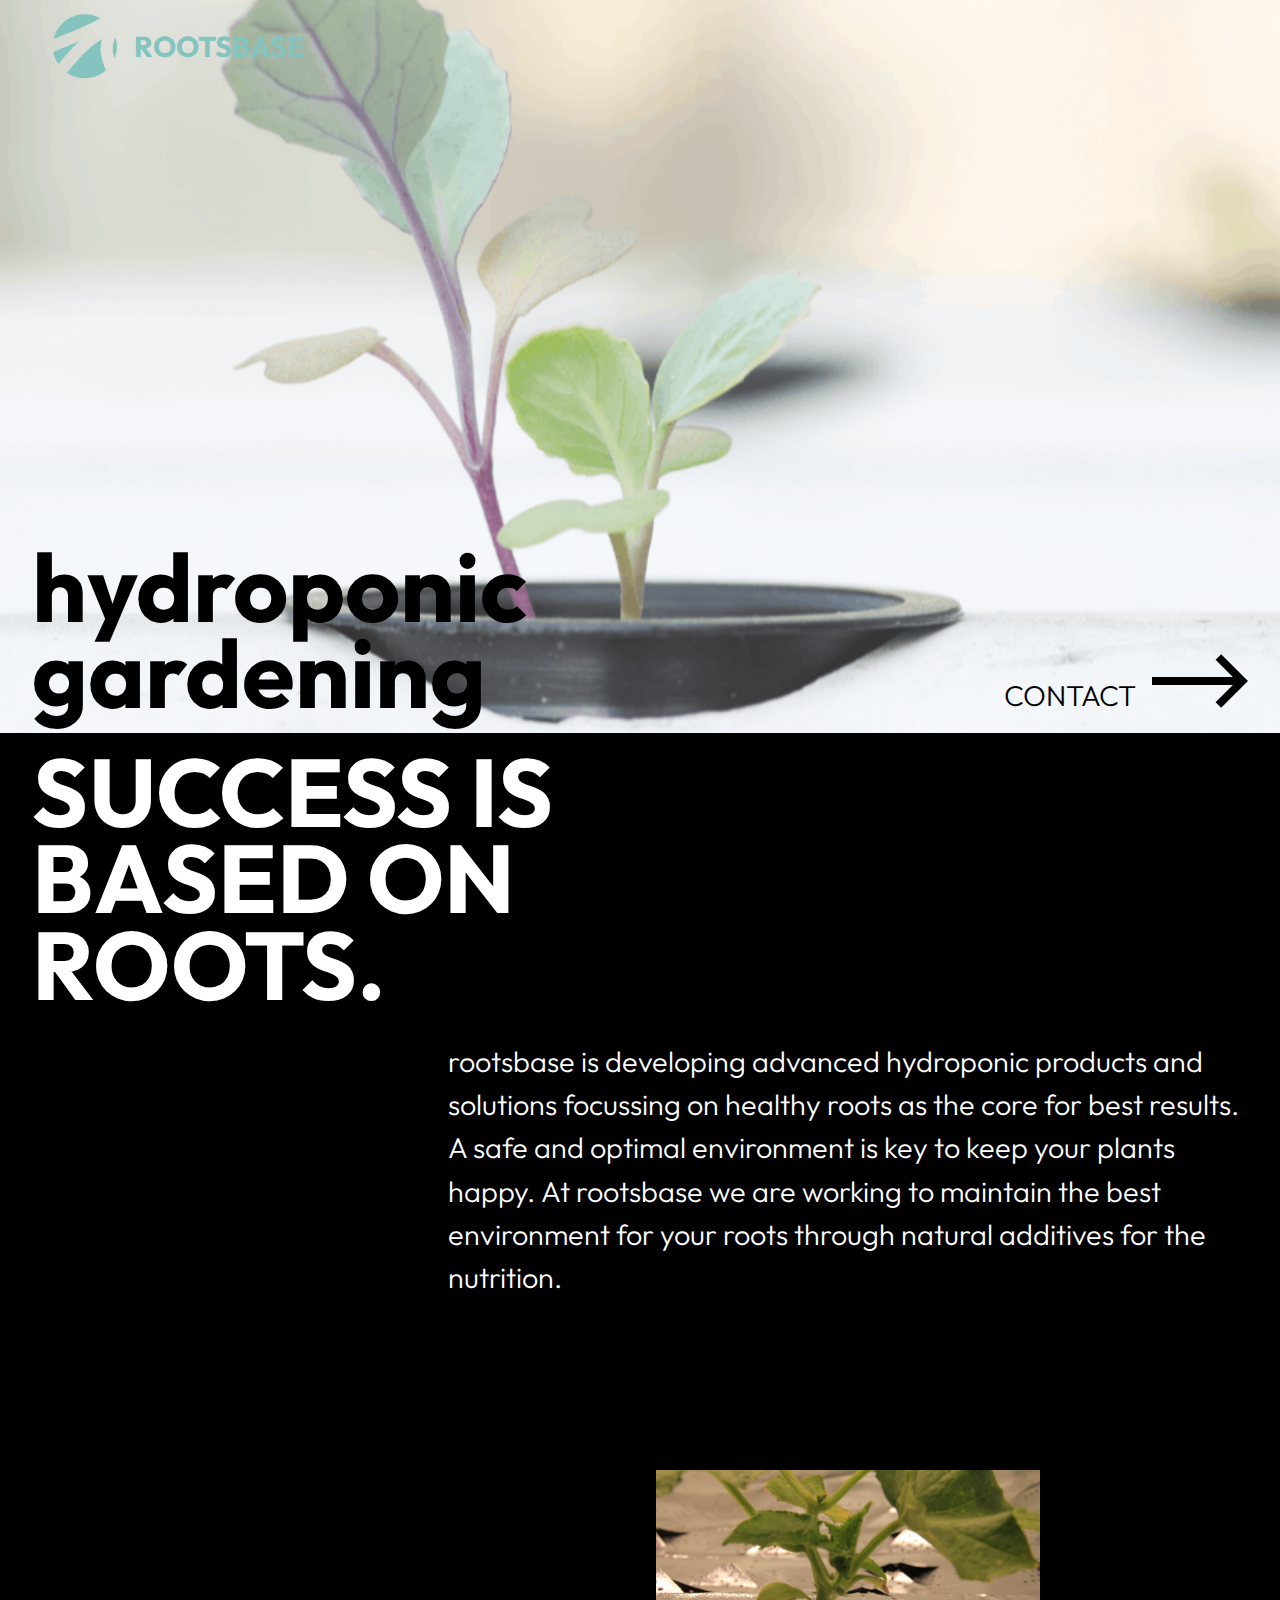
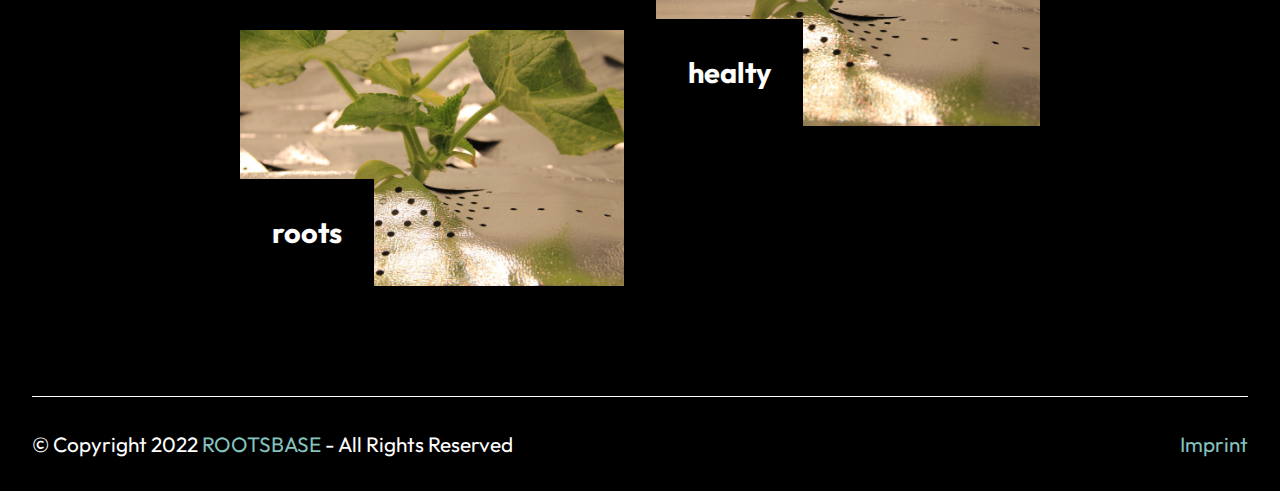
==== index.html @ 6f9ac97f "initial upload" ====
<!DOCTYPE html>
<html  >
<head>
  
  <meta charset="UTF-8">
  <meta http-equiv="X-UA-Compatible" content="IE=edge">
  
  <meta name="twitter:card" content="summary_large_image"/>
  <meta name="twitter:image:src" content="">
  <meta property="og:image" content="">
  <meta name="twitter:title" content="Home">
  <meta name="viewport" content="width=device-width, initial-scale=1, minimum-scale=1">
  <link rel="shortcut icon" href="assets/images/nur-kreis-99x99.png" type="image/x-icon">
  <meta name="description" content="">
  
  
  <title>Home</title>
  <link rel="stylesheet" href="assets/web/assets/mobirise-icons2/mobirise2.css">
  <link rel="stylesheet" href="assets/bootstrap/css/bootstrap.min.css">
  <link rel="stylesheet" href="assets/bootstrap/css/bootstrap-grid.min.css">
  <link rel="stylesheet" href="assets/bootstrap/css/bootstrap-reboot.min.css">
  <link rel="stylesheet" href="assets/dropdown/css/style.css">
  <link rel="stylesheet" href="assets/socicon/css/styles.css">
  <link rel="stylesheet" href="assets/theme/css/style.css">
  <link rel="preload" href="https://fonts.googleapis.com/css?family=Outfit:100,200,300,400,500,600,700,800,900&display=swap" as="style" onload="this.onload=null;this.rel='stylesheet'">
  <noscript><link rel="stylesheet" href="https://fonts.googleapis.com/css?family=Outfit:100,200,300,400,500,600,700,800,900&display=swap"></noscript>
  <link rel="preload" as="style" href="assets/mobirise/css/mbr-additional.css"><link rel="stylesheet" href="assets/mobirise/css/mbr-additional.css" type="text/css">
  
  
  
  

</head>
<body>
  
  <section data-bs-version="5.1" class="menu menu1 cid-t0pQmq4nMM" once="menu" id="menu01-1">
    

    <nav class="navbar navbar-dropdown navbar-expand-lg">
        <div class="container">
            <div class="navbar-brand">
                <span class="navbar-logo">
                    <a href="index.html">
                        <img src="assets/images/nur-kreis-99x99.png" alt="rootsbase - hydroponic gardening" style="height: 4.6rem;">
                    </a>
                </span>
                <span class="navbar-caption-wrap"><a class="navbar-caption text-primary display-5" href="#">ROOTSBASE</a></span>
            </div>
            
            
        </div>
    </nav>
</section>

<section data-bs-version="5.1" class="header1 cid-t0pQm4J6tO" id="header01-0">

    

    <div class="mbr-overlay" style="opacity: 0.2; background-color: rgb(250, 250, 250);"></div>

    <div class="container">
        <div class="row">
            <div class="col-12 col-lg-6">
                
                <h1 class="mbr-section-title align-left mbr-fonts-style mb-3 display-1"><strong>hydroponic gardening</strong></h1>

            </div>

            <div class="col-lg-6 d-flex">
                <div class="link-wrapper">
                    <p class="link mbr-fonts-style display-5">CONTACT</p>
                    <a href="imprint.html"><span class="mbr-iconfont link-icon mobi-mbri-right mobi-mbri"></span></a>
                </div>



            </div>
        </div>
    </div>
</section>

<section data-bs-version="5.1" class="content1 cid-t0pQpaMdPP" id="content01-2">
    
    
    <div class="container">
        <div class="row justify-content-center">
            <div class="title col-md-12 col-lg-12">
                <h3 class="mbr-section-title mbr-fonts-style align-left mb-4 display-1"><strong>SUCCESS IS BASED ON ROOTS.</strong></h3>
            </div>
            <div class="title col-md-12 col-lg-12">
                <h4 class="mbr-section-subtitle align-left mbr-fonts-style mb-4 display-5">rootsbase is developing advanced hydroponic products and solutions focussing on healthy roots as the core for best results.
<div> 
</div><div>A safe and optimal environment is key to keep your plants happy.&nbsp;<span style="font-size: 1.8rem;">At rootsbase we are working to maintain the best environment for your roots through natural additives for the nutrition.</span></div><div><br></div><div> 
</div><div> 
</div></h4>
                
            </div>
        </div>
    </div>
</section>

<section data-bs-version="5.1" class="features1 cid-t0pVR2cNzO" id="features01-4">

    

    

    <div class="container">
        <div class="row justify-content-space-between">
            <div class="col-12 col-md-6 col-lg-4 card1">
                <div class="image-wrapper p-0">
                    <img class="w-100" src="assets/images/rootbase-2-886x591.jpg" alt="hydroponic gardening">
                    <h2 class="img-link mbr-fonts-style mb-3 display-5"><strong>roots</strong></h2>
                </div>
            </div>
            <div class="col-12 col-md-6 col-lg-4 card2">
                <div class="image-wrapper p-0">
                    <img class="w-100" src="assets/images/img-6130-886x591.jpg" alt="hydroponic gardening">
                    <h2 class="img-link mbr-fonts-style mb-3 display-5"><strong>healty</strong></h2>
                </div>
            </div>
        </div>
    </div>
</section>

<section data-bs-version="5.1" class="footer1 cid-t0pWjG0Nek" once="footers" id="footer01-e">
    
    
    <div class="container">
        <div class="row">
            <div class="col-12">
                <div class="line">
                </div>
            </div>
            <div class="col-12 col-lg-6 col-md-7">
                <p class="mbr-text mb-0 align-left mbr-fonts-style display-7">
                    © Copyright 2022 <a href="index.html" class="text-primary">ROOTSBASE </a>- All Rights Reserved
                </p>
            </div>
            <div class="col-12 col-lg-6 col-md-5">
                <p class="mbr-text mb-0 align-right mbr-fonts-style display-7">
                    <a href="imprint.html" class="text-primary">Imprint</a></p>
            </div>
        </div>
    </div>
</section>


<script src="assets/bootstrap/js/bootstrap.bundle.min.js"></script>
  <script src="assets/smoothscroll/smooth-scroll.js"></script>
  <script src="assets/ytplayer/index.js"></script>
  <script src="assets/dropdown/js/navbar-dropdown.js"></script>
  <script src="assets/theme/js/script.js"></script>
  
  
  

</body>
</html>
---- assets/web/assets/mobirise-icons2/mobirise2.css ----
@font-face {
  font-family: 'Moririse2';
  font-display: swap;
  src:  url('mobirise2.eot?f2bix4');
  src:  url('mobirise2.eot?f2bix4#iefix') format('embedded-opentype'),
    url('mobirise2.ttf?f2bix4') format('truetype'),
    url('mobirise2.woff?f2bix4') format('woff'),
    url('mobirise2.svg?f2bix4#mobirise2') format('svg');
  font-weight: normal;
  font-style: normal;
}

[class^="mobi-"], [class*=" mobi-"] {
  /* use !important to prevent issues with browser extensions that change fonts */
  font-family: 'Moririse2' !important;
  speak: none;
  font-style: normal;
  font-weight: normal;
  font-variant: normal;
  text-transform: none;
  line-height: 1;

  /* Better Font Rendering =========== */
  -webkit-font-smoothing: antialiased;
  -moz-osx-font-smoothing: grayscale;
}

.mobi-mbri-add-submenu:before {
  content: "\e900";
}
.mobi-mbri-alert:before {
  content: "\e901";
}
.mobi-mbri-align-center:before {
  content: "\e902";
}
.mobi-mbri-align-justify:before {
  content: "\e903";
}
.mobi-mbri-align-left:before {
  content: "\e904";
}
.mobi-mbri-align-right:before {
  content: "\e905";
}
.mobi-mbri-android:before {
  content: "\e906";
}
.mobi-mbri-apple:before {
  content: "\e907";
}
.mobi-mbri-arrow-down:before {
  content: "\e908";
}
.mobi-mbri-arrow-next:before {
  content: "\e909";
}
.mobi-mbri-arrow-prev:before {
  content: "\e90a";
}
.mobi-mbri-arrow-up:before {
  content: "\e90b";
}
.mobi-mbri-bold:before {
  content: "\e90c";
}
.mobi-mbri-bookmark:before {
  content: "\e90d";
}
.mobi-mbri-bootstrap:before {
  content: "\e90e";
}
.mobi-mbri-briefcase:before {
  content: "\e90f";
}
.mobi-mbri-browse:before {
  content: "\e910";
}
.mobi-mbri-bulleted-list:before {
  content: "\e911";
}
.mobi-mbri-calendar:before {
  content: "\e912";
}
.mobi-mbri-camera:before {
  content: "\e913";
}
.mobi-mbri-cart-add:before {
  content: "\e914";
}
.mobi-mbri-cart-full:before {
  content: "\e915";
}
.mobi-mbri-cash:before {
  content: "\e916";
}
.mobi-mbri-change-style:before {
  content: "\e917";
}
.mobi-mbri-chat:before {
  content: "\e918";
}
.mobi-mbri-clock:before {
  content: "\e919";
}
.mobi-mbri-close:before {
  content: "\e91a";
}
.mobi-mbri-cloud:before {
  content: "\e91b";
}
.mobi-mbri-code:before {
  content: "\e91c";
}
.mobi-mbri-contact-form:before {
  content: "\e91d";
}
.mobi-mbri-credit-card:before {
  content: "\e91e";
}
.mobi-mbri-cursor-click:before {
  content: "\e91f";
}
.mobi-mbri-cust-feedback:before {
  content: "\e920";
}
.mobi-mbri-database:before {
  content: "\e921";
}
.mobi-mbri-delivery:before {
  content: "\e922";
}
.mobi-mbri-desktop:before {
  content: "\e923";
}
.mobi-mbri-devices:before {
  content: "\e924";
}
.mobi-mbri-down:before {
  content: "\e925";
}
.mobi-mbri-download-2:before {
  content: "\e926";
}
.mobi-mbri-download:before {
  content: "\e927";
}
.mobi-mbri-drag-n-drop-2:before {
  content: "\e928";
}
.mobi-mbri-drag-n-drop:before {
  content: "\e929";
}
.mobi-mbri-edit-2:before {
  content: "\e92a";
}
.mobi-mbri-edit:before {
  content: "\e92b";
}
.mobi-mbri-error:before {
  content: "\e92c";
}
.mobi-mbri-extension:before {
  content: "\e92d";
}
.mobi-mbri-features:before {
  content: "\e92e";
}
.mobi-mbri-file:before {
  content: "\e92f";
}
.mobi-mbri-flag:before {
  content: "\e930";
}
.mobi-mbri-folder:before {
  content: "\e931";
}
.mobi-mbri-gift:before {
  content: "\e932";
}
.mobi-mbri-github:before {
  content: "\e933";
}
.mobi-mbri-globe-2:before {
  content: "\e934";
}
.mobi-mbri-globe:before {
  content: "\e935";
}
.mobi-mbri-growing-chart:before {
  content: "\e936";
}
.mobi-mbri-hearth:before {
  content: "\e937";
}
.mobi-mbri-help:before {
  content: "\e938";
}
.mobi-mbri-home:before {
  content: "\e939";
}
.mobi-mbri-hot-cup:before {
  content: "\e93a";
}
.mobi-mbri-idea:before {
  content: "\e93b";
}
.mobi-mbri-image-gallery:before {
  content: "\e93c";
}
.mobi-mbri-image-slider:before {
  content: "\e93d";
}
.mobi-mbri-info:before {
  content: "\e93e";
}
.mobi-mbri-italic:before {
  content: "\e93f";
}
.mobi-mbri-key:before {
  content: "\e940";
}
.mobi-mbri-laptop:before {
  content: "\e941";
}
.mobi-mbri-layers:before {
  content: "\e942";
}
.mobi-mbri-left-right:before {
  content: "\e943";
}
.mobi-mbri-left:before {
  content: "\e944";
}
.mobi-mbri-letter:before {
  content: "\e945";
}
.mobi-mbri-like:before {
  content: "\e946";
}
.mobi-mbri-link:before {
  content: "\e947";
}
.mobi-mbri-lock:before {
  content: "\e948";
}
.mobi-mbri-login:before {
  content: "\e949";
}
.mobi-mbri-logout:before {
  content: "\e94a";
}
.mobi-mbri-magic-stick:before {
  content: "\e94b";
}
.mobi-mbri-map-pin:before {
  content: "\e94c";
}
.mobi-mbri-menu:before {
  content: "\e94d";
}
.mobi-mbri-mobile-2:before {
  content: "\e94e";
}
.mobi-mbri-mobile-horizontal:before {
  content: "\e94f";
}
.mobi-mbri-mobile:before {
  content: "\e950";
}
.mobi-mbri-mobirise:before {
  content: "\e951";
}
.mobi-mbri-more-horizontal:before {
  content: "\e952";
}
.mobi-mbri-more-vertical:before {
  content: "\e953";
}
.mobi-mbri-music:before {
  content: "\e954";
}
.mobi-mbri-new-file:before {
  content: "\e955";
}
.mobi-mbri-numbered-list:before {
  content: "\e956";
}
.mobi-mbri-opened-folder:before {
  content: "\e957";
}
.mobi-mbri-pages:before {
  content: "\e958";
}
.mobi-mbri-paper-plane:before {
  content: "\e959";
}
.mobi-mbri-paperclip:before {
  content: "\e95a";
}
.mobi-mbri-phone:before {
  content: "\e95b";
}
.mobi-mbri-photo:before {
  content: "\e95c";
}
.mobi-mbri-photos:before {
  content: "\e95d";
}
.mobi-mbri-pin:before {
  content: "\e95e";
}
.mobi-mbri-play:before {
  content: "\e95f";
}
.mobi-mbri-plus:before {
  content: "\e960";
}
.mobi-mbri-preview:before {
  content: "\e961";
}
.mobi-mbri-print:before {
  content: "\e962";
}
.mobi-mbri-protect:before {
  content: "\e963";
}
.mobi-mbri-question:before {
  content: "\e964";
}
.mobi-mbri-quote-left:before {
  content: "\e965";
}
.mobi-mbri-quote-right:before {
  content: "\e966";
}
.mobi-mbri-redo:before {
  content: "\e967";
}
.mobi-mbri-refresh:before {
  content: "\e968";
}
.mobi-mbri-responsive-2:before {
  content: "\e969";
}
.mobi-mbri-responsive:before {
  content: "\e96a";
}
.mobi-mbri-right:before {
  content: "\e96b";
}
.mobi-mbri-rocket:before {
  content: "\e96c";
}
.mobi-mbri-sad-face:before {
  content: "\e96d";
}
.mobi-mbri-sale:before {
  content: "\e96e";
}
.mobi-mbri-save:before {
  content: "\e96f";
}
.mobi-mbri-search:before {
  content: "\e970";
}
.mobi-mbri-setting-2:before {
  content: "\e971";
}
.mobi-mbri-setting-3:before {
  content: "\e972";
}
.mobi-mbri-setting:before {
  content: "\e973";
}
.mobi-mbri-share:before {
  content: "\e974";
}
.mobi-mbri-shopping-bag:before {
  content: "\e975";
}
.mobi-mbri-shopping-basket:before {
  content: "\e976";
}
.mobi-mbri-shopping-cart:before {
  content: "\e977";
}
.mobi-mbri-sites:before {
  content: "\e978";
}
.mobi-mbri-smile-face:before {
  content: "\e979";
}
.mobi-mbri-speed:before {
  content: "\e97a";
}
.mobi-mbri-star:before {
  content: "\e97b";
}
.mobi-mbri-success:before {
  content: "\e97c";
}
.mobi-mbri-sun:before {
  content: "\e97d";
}
.mobi-mbri-sun2:before {
  content: "\e97e";
}
.mobi-mbri-tablet-vertical:before {
  content: "\e97f";
}
.mobi-mbri-tablet:before {
  content: "\e980";
}
.mobi-mbri-target:before {
  content: "\e981";
}
.mobi-mbri-timer:before {
  content: "\e982";
}
.mobi-mbri-to-ftp:before {
  content: "\e983";
}
.mobi-mbri-to-local-drive:before {
  content: "\e984";
}
.mobi-mbri-touch-swipe:before {
  content: "\e985";
}
.mobi-mbri-touch:before {
  content: "\e986";
}
.mobi-mbri-trash:before {
  content: "\e987";
}
.mobi-mbri-underline:before {
  content: "\e988";
}
.mobi-mbri-undo:before {
  content: "\e989";
}
.mobi-mbri-unlink:before {
  content: "\e98a";
}
.mobi-mbri-unlock:before {
  content: "\e98b";
}
.mobi-mbri-up-down:before {
  content: "\e98c";
}
.mobi-mbri-up:before {
  content: "\e98d";
}
.mobi-mbri-update:before {
  content: "\e98e";
}
.mobi-mbri-upload-2:before {
  content: "\e98f";
}
.mobi-mbri-upload:before {
  content: "\e990";
}
.mobi-mbri-user-2:before {
  content: "\e991";
}
.mobi-mbri-user:before {
  content: "\e992";
}
.mobi-mbri-users:before {
  content: "\e993";
}
.mobi-mbri-video-play:before {
  content: "\e994";
}
.mobi-mbri-video:before {
  content: "\e995";
}
.mobi-mbri-watch:before {
  content: "\e996";
}
.mobi-mbri-website-theme-2:before {
  content: "\e997";
}
.mobi-mbri-website-theme:before {
  content: "\e998";
}
.mobi-mbri-wifi:before {
  content: "\e999";
}
.mobi-mbri-windows:before {
  content: "\e99a";
}
.mobi-mbri-zoom-in:before {
  content: "\e99b";
}
.mobi-mbri-zoom-out:before {
  content: "\e99c";
}
---- assets/dropdown/css/style.css ----
.navbar-dropdown {
  left: 0;
  padding: 0;
  position: absolute;
  right: 0;
  top: 0;
  transition: all 0.45s ease;
  z-index: 1030;
  background: #282828; }
  .navbar-dropdown .navbar-logo {
    margin-right: 0.8rem;
    transition: margin 0.3s ease-in-out;
    vertical-align: middle; }
    .navbar-dropdown .navbar-logo img {
      height: 3.125rem;
      transition: all 0.3s ease-in-out; }
    .navbar-dropdown .navbar-logo.mbr-iconfont {
      font-size: 3.125rem;
      line-height: 3.125rem; }
  .navbar-dropdown .navbar-caption {
    font-weight: 700;
    white-space: normal;
    vertical-align: -4px;
    line-height: 3.125rem !important; }
    .navbar-dropdown .navbar-caption, .navbar-dropdown .navbar-caption:hover {
      color: inherit;
      text-decoration: none; }
  .navbar-dropdown .mbr-iconfont + .navbar-caption {
    vertical-align: -1px; }
  .navbar-dropdown.navbar-fixed-top {
    position: fixed; }
  .navbar-dropdown .navbar-brand span {
    vertical-align: -4px; }
  .navbar-dropdown.bg-color.transparent {
    background: none; }
  .navbar-dropdown.navbar-short .navbar-brand {
    padding: 0.625rem 0; }
    .navbar-dropdown.navbar-short .navbar-brand span {
      vertical-align: -1px; }
  .navbar-dropdown.navbar-short .navbar-caption {
    line-height: 2.375rem !important;
    vertical-align: -2px; }
  .navbar-dropdown.navbar-short .navbar-logo {
    margin-right: 0.5rem; }
    .navbar-dropdown.navbar-short .navbar-logo img {
      height: 2.375rem; }
    .navbar-dropdown.navbar-short .navbar-logo.mbr-iconfont {
      font-size: 2.375rem;
      line-height: 2.375rem; }
  .navbar-dropdown.navbar-short .mbr-table-cell {
    height: 3.625rem; }
  .navbar-dropdown .navbar-close {
    left: 0.6875rem;
    position: fixed;
    top: 0.75rem;
    z-index: 1000; }
  .navbar-dropdown .hamburger-icon {
    content: "";
    display: inline-block;
    vertical-align: middle;
    width: 16px;
    -webkit-box-shadow: 0 -6px 0 1px #282828,0 0 0 1px #282828,0 6px 0 1px #282828;
    -moz-box-shadow: 0 -6px 0 1px #282828,0 0 0 1px #282828,0 6px 0 1px #282828;
    box-shadow: 0 -6px 0 1px #282828,0 0 0 1px #282828,0 6px 0 1px #282828; }

.dropdown-menu .dropdown-toggle[data-toggle="dropdown-submenu"]::after {
  border-bottom: 0.35em solid transparent;
  border-left: 0.35em solid;
  border-right: 0;
  border-top: 0.35em solid transparent;
  margin-left: 0.3rem; }

.dropdown-menu .dropdown-item:focus {
  outline: 0; }

.nav-dropdown {
  font-size: 0.75rem;
  font-weight: 500;
  height: auto !important; }
  .nav-dropdown .nav-btn {
    padding-left: 1rem; }
  .nav-dropdown .link {
    margin: .667em 1.667em;
    font-weight: 500;
    padding: 0;
    transition: color .2s ease-in-out; }
    .nav-dropdown .link.dropdown-toggle {
      margin-right: 2.583em; }
      .nav-dropdown .link.dropdown-toggle::after {
        margin-left: .25rem;
        border-top: 0.35em solid;
        border-right: 0.35em solid transparent;
        border-left: 0.35em solid transparent;
        border-bottom: 0; }
      .nav-dropdown .link.dropdown-toggle[aria-expanded="true"] {
        margin: 0;
        padding: 0.667em 3.263em  0.667em 1.667em; }
  .nav-dropdown .link::after,
  .nav-dropdown .dropdown-item::after {
    color: inherit; }
  .nav-dropdown .btn {
    font-size: 0.75rem;
    font-weight: 700;
    letter-spacing: 0;
    margin-bottom: 0;
    padding-left: 1.25rem;
    padding-right: 1.25rem; }
  .nav-dropdown .dropdown-menu {
    border-radius: 0;
    border: 0;
    left: 0;
    margin: 0;
    padding-bottom: 1.25rem;
    padding-top: 1.25rem;
    position: relative; }
  .nav-dropdown .dropdown-submenu {
    margin-left: 0.125rem;
    top: 0; }
  .nav-dropdown .dropdown-item {
    font-weight: 500;
    line-height: 2;
    padding: 0.3846em 4.615em 0.3846em 1.5385em;
    position: relative;
    transition: color .2s ease-in-out, background-color .2s ease-in-out; }
    .nav-dropdown .dropdown-item::after {
      margin-top: -0.3077em;
      position: absolute;
      right: 1.1538em;
      top: 50%; }
    .nav-dropdown .dropdown-item:focus, .nav-dropdown .dropdown-item:hover {
      background: none; }

@media (max-width: 767px) {
  .nav-dropdown.navbar-toggleable-sm {
    bottom: 0;
    display: none;
    left: 0;
    overflow-x: hidden;
    position: fixed;
    top: 0;
    transform: translateX(-100%);
    -ms-transform: translateX(-100%);
    -webkit-transform: translateX(-100%);
    width: 18.75rem;
    z-index: 999; } }
.nav-dropdown.navbar-toggleable-xl {
  bottom: 0;
  display: none;
  left: 0;
  overflow-x: hidden;
  position: fixed;
  top: 0;
  transform: translateX(-100%);
  -ms-transform: translateX(-100%);
  -webkit-transform: translateX(-100%);
  width: 18.75rem;
  z-index: 999; }

.nav-dropdown-sm {
  display: block !important;
  overflow-x: hidden;
  overflow: auto;
  padding-top: 3.875rem; }
  .nav-dropdown-sm::after {
    content: "";
    display: block;
    height: 3rem;
    width: 100%; }
  .nav-dropdown-sm.collapse.in ~ .navbar-close {
    display: block !important; }
  .nav-dropdown-sm.collapsing, .nav-dropdown-sm.collapse.in {
    transform: translateX(0);
    -ms-transform: translateX(0);
    -webkit-transform: translateX(0);
    transition: all 0.25s ease-out;
    -webkit-transition: all 0.25s ease-out;
    background: #282828; }
  .nav-dropdown-sm.collapsing[aria-expanded="false"] {
    transform: translateX(-100%);
    -ms-transform: translateX(-100%);
    -webkit-transform: translateX(-100%); }
  .nav-dropdown-sm .nav-item {
    display: block;
    margin-left: 0 !important;
    padding-left: 0; }
  .nav-dropdown-sm .link,
  .nav-dropdown-sm .dropdown-item {
    border-top: 1px dotted rgba(255, 255, 255, 0.1);
    font-size: 0.8125rem;
    line-height: 1.6;
    margin: 0 !important;
    padding: 0.875rem 2.4rem 0.875rem 1.5625rem !important;
    position: relative;
    white-space: normal; }
    .nav-dropdown-sm .link:focus, .nav-dropdown-sm .link:hover,
    .nav-dropdown-sm .dropdown-item:focus,
    .nav-dropdown-sm .dropdown-item:hover {
      background: rgba(0, 0, 0, 0.2) !important;
      color: #c0a375; }
  .nav-dropdown-sm .nav-btn {
    position: relative;
    padding: 1.5625rem 1.5625rem 0 1.5625rem; }
    .nav-dropdown-sm .nav-btn::before {
      border-top: 1px dotted rgba(255, 255, 255, 0.1);
      content: "";
      left: 0;
      position: absolute;
      top: 0;
      width: 100%; }
    .nav-dropdown-sm .nav-btn + .nav-btn {
      padding-top: 0.625rem; }
      .nav-dropdown-sm .nav-btn + .nav-btn::before {
        display: none; }
  .nav-dropdown-sm .btn {
    padding: 0.625rem 0; }
  .nav-dropdown-sm .dropdown-toggle[data-toggle="dropdown-submenu"]::after {
    margin-left: .25rem;
    border-top: 0.35em solid;
    border-right: 0.35em solid transparent;
    border-left: 0.35em solid transparent;
    border-bottom: 0; }
  .nav-dropdown-sm .dropdown-toggle[data-toggle="dropdown-submenu"][aria-expanded="true"]::after {
    border-top: 0;
    border-right: 0.35em solid transparent;
    border-left: 0.35em solid transparent;
    border-bottom: 0.35em solid; }
  .nav-dropdown-sm .dropdown-menu {
    margin: 0;
    padding: 0;
    position: relative;
    top: 0;
    left: 0;
    width: 100%;
    border: 0;
    float: none;
    border-radius: 0;
    background: none; }
  .nav-dropdown-sm .dropdown-submenu {
    left: 100%;
    margin-left: 0.125rem;
    margin-top: -1.25rem;
    top: 0; }

.navbar-toggleable-sm .nav-dropdown .dropdown-menu {
  position: absolute; }

.navbar-toggleable-sm .nav-dropdown .dropdown-submenu {
  left: 100%;
  margin-left: 0.125rem;
  margin-top: -1.25rem;
  top: 0; }

.navbar-toggleable-sm.opened .nav-dropdown .dropdown-menu {
  position: relative; }

.navbar-toggleable-sm.opened .nav-dropdown .dropdown-submenu {
  left: 0;
  margin-left: 00rem;
  margin-top: 0rem;
  top: 0; }

.is-builder .nav-dropdown.collapsing {
  transition: none !important; }
---- assets/socicon/css/styles.css ----
@charset "UTF-8";

@font-face {
  font-family: 'Socicon';
  src:  url('../fonts/socicon.eot');
  src:  url('../fonts/socicon.eot?#iefix') format('embedded-opentype'),
    url('../fonts/socicon.woff2') format('woff2'),
    url('../fonts/socicon.ttf') format('truetype'),
    url('../fonts/socicon.woff') format('woff'),
    url('../fonts/socicon.svg#socicon') format('svg');
  font-weight: normal;
  font-style: normal;
  font-display: swap;
}

[data-icon]:before {
  font-family: "socicon" !important;
  content: attr(data-icon);
  font-style: normal !important;
  font-weight: normal !important;
  font-variant: normal !important;
  text-transform: none !important;
  speak: none;
  line-height: 1;
  -webkit-font-smoothing: antialiased;
  -moz-osx-font-smoothing: grayscale;
}

[class^="socicon-"], [class*=" socicon-"] {
  /* use !important to prevent issues with browser extensions that change fonts */
  font-family: 'Socicon' !important;
  speak: none;
  font-style: normal;
  font-weight: normal;
  font-variant: normal;
  text-transform: none;
  line-height: 1;

  /* Better Font Rendering =========== */
  -webkit-font-smoothing: antialiased;
  -moz-osx-font-smoothing: grayscale;
}

.socicon-eitaa:before {
  content: "\e97c";
}
.socicon-soroush:before {
  content: "\e97d";
}
.socicon-bale:before {
  content: "\e97e";
}
.socicon-zazzle:before {
  content: "\e97b";
}
.socicon-society6:before {
  content: "\e97a";
}
.socicon-redbubble:before {
  content: "\e979";
}
.socicon-avvo:before {
  content: "\e978";
}
.socicon-stitcher:before {
  content: "\e977";
}
.socicon-googlehangouts:before {
  content: "\e974";
}
.socicon-dlive:before {
  content: "\e975";
}
.socicon-vsco:before {
  content: "\e976";
}
.socicon-flipboard:before {
  content: "\e973";
}
.socicon-ubuntu:before {
  content: "\e958";
}
.socicon-artstation:before {
  content: "\e959";
}
.socicon-invision:before {
  content: "\e95a";
}
.socicon-torial:before {
  content: "\e95b";
}
.socicon-collectorz:before {
  content: "\e95c";
}
.socicon-seenthis:before {
  content: "\e95d";
}
.socicon-googleplaymusic:before {
  content: "\e95e";
}
.socicon-debian:before {
  content: "\e95f";
}
.socicon-filmfreeway:before {
  content: "\e960";
}
.socicon-gnome:before {
  content: "\e961";
}
.socicon-itchio:before {
  content: "\e962";
}
.socicon-jamendo:before {
  content: "\e963";
}
.socicon-mix:before {
  content: "\e964";
}
.socicon-sharepoint:before {
  content: "\e965";
}
.socicon-tinder:before {
  content: "\e966";
}
.socicon-windguru:before {
  content: "\e967";
}
.socicon-cdbaby:before {
  content: "\e968";
}
.socicon-elementaryos:before {
  content: "\e969";
}
.socicon-stage32:before {
  content: "\e96a";
}
.socicon-tiktok:before {
  content: "\e96b";
}
.socicon-gitter:before {
  content: "\e96c";
}
.socicon-letterboxd:before {
  content: "\e96d";
}
.socicon-threema:before {
  content: "\e96e";
}
.socicon-splice:before {
  content: "\e96f";
}
.socicon-metapop:before {
  content: "\e970";
}
.socicon-naver:before {
  content: "\e971";
}
.socicon-remote:before {
  content: "\e972";
}
.socicon-internet:before {
  content: "\e957";
}
.socicon-moddb:before {
  content: "\e94b";
}
.socicon-indiedb:before {
  content: "\e94c";
}
.socicon-traxsource:before {
  content: "\e94d";
}
.socicon-gamefor:before {
  content: "\e94e";
}
.socicon-pixiv:before {
  content: "\e94f";
}
.socicon-myanimelist:before {
  content: "\e950";
}
.socicon-blackberry:before {
  content: "\e951";
}
.socicon-wickr:before {
  content: "\e952";
}
.socicon-spip:before {
  content: "\e953";
}
.socicon-napster:before {
  content: "\e954";
}
.socicon-beatport:before {
  content: "\e955";
}
.socicon-hackerone:before {
  content: "\e956";
}
.socicon-hackernews:before {
  content: "\e946";
}
.socicon-smashwords:before {
  content: "\e947";
}
.socicon-kobo:before {
  content: "\e948";
}
.socicon-bookbub:before {
  content: "\e949";
}
.socicon-mailru:before {
  content: "\e94a";
}
.socicon-gitlab:before {
  content: "\e945";
}
.socicon-instructables:before {
  content: "\e944";
}
.socicon-portfolio:before {
  content: "\e943";
}
.socicon-codered:before {
  content: "\e940";
}
.socicon-origin:before {
  content: "\e941";
}
.socicon-nextdoor:before {
  content: "\e942";
}
.socicon-udemy:before {
  content: "\e93f";
}
.socicon-livemaster:before {
  content: "\e93e";
}
.socicon-crunchbase:before {
  content: "\e93b";
}
.socicon-homefy:before {
  content: "\e93c";
}
.socicon-calendly:before {
  content: "\e93d";
}
.socicon-realtor:before {
  content: "\e90f";
}
.socicon-tidal:before {
  content: "\e910";
}
.socicon-qobuz:before {
  content: "\e911";
}
.socicon-natgeo:before {
  content: "\e912";
}
.socicon-mastodon:before {
  content: "\e913";
}
.socicon-unsplash:before {
  content: "\e914";
}
.socicon-homeadvisor:before {
  content: "\e915";
}
.socicon-angieslist:before {
  content: "\e916";
}
.socicon-codepen:before {
  content: "\e917";
}
.socicon-slack:before {
  content: "\e918";
}
.socicon-openaigym:before {
  content: "\e919";
}
.socicon-logmein:before {
  content: "\e91a";
}
.socicon-fiverr:before {
  content: "\e91b";
}
.socicon-gotomeeting:before {
  content: "\e91c";
}
.socicon-aliexpress:before {
  content: "\e91d";
}
.socicon-guru:before {
  content: "\e91e";
}
.socicon-appstore:before {
  content: "\e91f";
}
.socicon-homes:before {
  content: "\e920";
}
.socicon-zoom:before {
  content: "\e921";
}
.socicon-alibaba:before {
  content: "\e922";
}
.socicon-craigslist:before {
  content: "\e923";
}
.socicon-wix:before {
  content: "\e924";
}
.socicon-redfin:before {
  content: "\e925";
}
.socicon-googlecalendar:before {
  content: "\e926";
}
.socicon-shopify:before {
  content: "\e927";
}
.socicon-freelancer:before {
  content: "\e928";
}
.socicon-seedrs:before {
  content: "\e929";
}
.socicon-bing:before {
  content: "\e92a";
}
.socicon-doodle:before {
  content: "\e92b";
}
.socicon-bonanza:before {
  content: "\e92c";
}
.socicon-squarespace:before {
  content: "\e92d";
}
.socicon-toptal:before {
  content: "\e92e";
}
.socicon-gust:before {
  content: "\e92f";
}
.socicon-ask:before {
  content: "\e930";
}
.socicon-trulia:before {
  content: "\e931";
}
.socicon-loomly:before {
  content: "\e932";
}
.socicon-ghost:before {
  content: "\e933";
}
.socicon-upwork:before {
  content: "\e934";
}
.socicon-fundable:before {
  content: "\e935";
}
.socicon-booking:before {
  content: "\e936";
}
.socicon-googlemaps:before {
  content: "\e937";
}
.socicon-zillow:before {
  content: "\e938";
}
.socicon-niconico:before {
  content: "\e939";
}
.socicon-toneden:before {
  content: "\e93a";
}
.socicon-augment:before {
  content: "\e908";
}
.socicon-bitbucket:before {
  content: "\e909";
}
.socicon-fyuse:before {
  content: "\e90a";
}
.socicon-yt-gaming:before {
  content: "\e90b";
}
.socicon-sketchfab:before {
  content: "\e90c";
}
.socicon-mobcrush:before {
  content: "\e90d";
}
.socicon-microsoft:before {
  content: "\e90e";
}
.socicon-pandora:before {
  content: "\e907";
}
.socicon-messenger:before {
  content: "\e906";
}
.socicon-gamewisp:before {
  content: "\e905";
}
.socicon-bloglovin:before {
  content: "\e904";
}
.socicon-tunein:before {
  content: "\e903";
}
.socicon-gamejolt:before {
  content: "\e901";
}
.socicon-trello:before {
  content: "\e902";
}
.socicon-spreadshirt:before {
  content: "\e900";
}
.socicon-500px:before {
  content: "\e000";
}
.socicon-8tracks:before {
  content: "\e001";
}
.socicon-airbnb:before {
  content: "\e002";
}
.socicon-alliance:before {
  content: "\e003";
}
.socicon-amazon:before {
  content: "\e004";
}
.socicon-amplement:before {
  content: "\e005";
}
.socicon-android:before {
  content: "\e006";
}
.socicon-angellist:before {
  content: "\e007";
}
.socicon-apple:before {
  content: "\e008";
}
.socicon-appnet:before {
  content: "\e009";
}
.socicon-baidu:before {
  content: "\e00a";
}
.socicon-bandcamp:before {
  content: "\e00b";
}
.socicon-battlenet:before {
  content: "\e00c";
}
.socicon-mixer:before {
  content: "\e00d";
}
.socicon-bebee:before {
  content: "\e00e";
}
.socicon-bebo:before {
  content: "\e00f";
}
.socicon-behance:before {
  content: "\e010";
}
.socicon-blizzard:before {
  content: "\e011";
}
.socicon-blogger:before {
  content: "\e012";
}
.socicon-buffer:before {
  content: "\e013";
}
.socicon-chrome:before {
  content: "\e014";
}
.socicon-coderwall:before {
  content: "\e015";
}
.socicon-curse:before {
  content: "\e016";
}
.socicon-dailymotion:before {
  content: "\e017";
}
.socicon-deezer:before {
  content: "\e018";
}
.socicon-delicious:before {
  content: "\e019";
}
.socicon-deviantart:before {
  content: "\e01a";
}
.socicon-diablo:before {
  content: "\e01b";
}
.socicon-digg:before {
  content: "\e01c";
}
.socicon-discord:before {
  content: "\e01d";
}
.socicon-disqus:before {
  content: "\e01e";
}
.socicon-douban:before {
  content: "\e01f";
}
.socicon-draugiem:before {
  content: "\e020";
}
.socicon-dribbble:before {
  content: "\e021";
}
.socicon-drupal:before {
  content: "\e022";
}
.socicon-ebay:before {
  content: "\e023";
}
.socicon-ello:before {
  content: "\e024";
}
.socicon-endomodo:before {
  content: "\e025";
}
.socicon-envato:before {
  content: "\e026";
}
.socicon-etsy:before {
  content: "\e027";
}
.socicon-facebook:before {
  content: "\e028";
}
.socicon-feedburner:before {
  content: "\e029";
}
.socicon-filmweb:before {
  content: "\e02a";
}
.socicon-firefox:before {
  content: "\e02b";
}
.socicon-flattr:before {
  content: "\e02c";
}
.socicon-flickr:before {
  content: "\e02d";
}
.socicon-formulr:before {
  content: "\e02e";
}
.socicon-forrst:before {
  content: "\e02f";
}
.socicon-foursquare:before {
  content: "\e030";
}
.socicon-friendfeed:before {
  content: "\e031";
}
.socicon-github:before {
  content: "\e032";
}
.socicon-goodreads:before {
  content: "\e033";
}
.socicon-google:before {
  content: "\e034";
}
.socicon-googlescholar:before {
  content: "\e035";
}
.socicon-googlegroups:before {
  content: "\e036";
}
.socicon-googlephotos:before {
  content: "\e037";
}
.socicon-googleplus:before {
  content: "\e038";
}
.socicon-grooveshark:before {
  content: "\e039";
}
.socicon-hackerrank:before {
  content: "\e03a";
}
.socicon-hearthstone:before {
  content: "\e03b";
}
.socicon-hellocoton:before {
  content: "\e03c";
}
.socicon-heroes:before {
  content: "\e03d";
}
.socicon-smashcast:before {
  content: "\e03e";
}
.socicon-horde:before {
  content: "\e03f";
}
.socicon-houzz:before {
  content: "\e040";
}
.socicon-icq:before {
  content: "\e041";
}
.socicon-identica:before {
  content: "\e042";
}
.socicon-imdb:before {
  content: "\e043";
}
.socicon-instagram:before {
  content: "\e044";
}
.socicon-issuu:before {
  content: "\e045";
}
.socicon-istock:before {
  content: "\e046";
}
.socicon-itunes:before {
  content: "\e047";
}
.socicon-keybase:before {
  content: "\e048";
}
.socicon-lanyrd:before {
  content: "\e049";
}
.socicon-lastfm:before {
  content: "\e04a";
}
.socicon-line:before {
  content: "\e04b";
}
.socicon-linkedin:before {
  content: "\e04c";
}
.socicon-livejournal:before {
  content: "\e04d";
}
.socicon-lyft:before {
  content: "\e04e";
}
.socicon-macos:before {
  content: "\e04f";
}
.socicon-mail:before {
  content: "\e050";
}
.socicon-medium:before {
  content: "\e051";
}
.socicon-meetup:before {
  content: "\e052";
}
.socicon-mixcloud:before {
  content: "\e053";
}
.socicon-modelmayhem:before {
  content: "\e054";
}
.socicon-mumble:before {
  content: "\e055";
}
.socicon-myspace:before {
  content: "\e056";
}
.socicon-newsvine:before {
  content: "\e057";
}
.socicon-nintendo:before {
  content: "\e058";
}
.socicon-npm:before {
  content: "\e059";
}
.socicon-odnoklassniki:before {
  content: "\e05a";
}
.socicon-openid:before {
  content: "\e05b";
}
.socicon-opera:before {
  content: "\e05c";
}
.socicon-outlook:before {
  content: "\e05d";
}
.socicon-overwatch:before {
  content: "\e05e";
}
.socicon-patreon:before {
  content: "\e05f";
}
.socicon-paypal:before {
  content: "\e060";
}
.socicon-periscope:before {
  content: "\e061";
}
.socicon-persona:before {
  content: "\e062";
}
.socicon-pinterest:before {
  content: "\e063";
}
.socicon-play:before {
  content: "\e064";
}
.socicon-player:before {
  content: "\e065";
}
.socicon-playstation:before {
  content: "\e066";
}
.socicon-pocket:before {
  content: "\e067";
}
.socicon-qq:before {
  content: "\e068";
}
.socicon-quora:before {
  content: "\e069";
}
.socicon-raidcall:before {
  content: "\e06a";
}
.socicon-ravelry:before {
  content: "\e06b";
}
.socicon-reddit:before {
  content: "\e06c";
}
.socicon-renren:before {
  content: "\e06d";
}
.socicon-researchgate:before {
  content: "\e06e";
}
.socicon-residentadvisor:before {
  content: "\e06f";
}
.socicon-reverbnation:before {
  content: "\e070";
}
.socicon-rss:before {
  content: "\e071";
}
.socicon-sharethis:before {
  content: "\e072";
}
.socicon-skype:before {
  content: "\e073";
}
.socicon-slideshare:before {
  content: "\e074";
}
.socicon-smugmug:before {
  content: "\e075";
}
.socicon-snapchat:before {
  content: "\e076";
}
.socicon-songkick:before {
  content: "\e077";
}
.socicon-soundcloud:before {
  content: "\e078";
}
.socicon-spotify:before {
  content: "\e079";
}
.socicon-stackexchange:before {
  content: "\e07a";
}
.socicon-stackoverflow:before {
  content: "\e07b";
}
.socicon-starcraft:before {
  content: "\e07c";
}
.socicon-stayfriends:before {
  content: "\e07d";
}
.socicon-steam:before {
  content: "\e07e";
}
.socicon-storehouse:before {
  content: "\e07f";
}
.socicon-strava:before {
  content: "\e080";
}
.socicon-streamjar:before {
  content: "\e081";
}
.socicon-stumbleupon:before {
  content: "\e082";
}
.socicon-swarm:before {
  content: "\e083";
}
.socicon-teamspeak:before {
  content: "\e084";
}
.socicon-teamviewer:before {
  content: "\e085";
}
.socicon-technorati:before {
  content: "\e086";
}
.socicon-telegram:before {
  content: "\e087";
}
.socicon-tripadvisor:before {
  content: "\e088";
}
.socicon-tripit:before {
  content: "\e089";
}
.socicon-triplej:before {
  content: "\e08a";
}
.socicon-tumblr:before {
  content: "\e08b";
}
.socicon-twitch:before {
  content: "\e08c";
}
.socicon-twitter:before {
  content: "\e08d";
}
.socicon-uber:before {
  content: "\e08e";
}
.socicon-ventrilo:before {
  content: "\e08f";
}
.socicon-viadeo:before {
  content: "\e090";
}
.socicon-viber:before {
  content: "\e091";
}
.socicon-viewbug:before {
  content: "\e092";
}
.socicon-vimeo:before {
  content: "\e093";
}
.socicon-vine:before {
  content: "\e094";
}
.socicon-vkontakte:before {
  content: "\e095";
}
.socicon-warcraft:before {
  content: "\e096";
}
.socicon-wechat:before {
  content: "\e097";
}
.socicon-weibo:before {
  content: "\e098";
}
.socicon-whatsapp:before {
  content: "\e099";
}
.socicon-wikipedia:before {
  content: "\e09a";
}
.socicon-windows:before {
  content: "\e09b";
}
.socicon-wordpress:before {
  content: "\e09c";
}
.socicon-wykop:before {
  content: "\e09d";
}
.socicon-xbox:before {
  content: "\e09e";
}
.socicon-xing:before {
  content: "\e09f";
}
.socicon-yahoo:before {
  content: "\e0a0";
}
.socicon-yammer:before {
  content: "\e0a1";
}
.socicon-yandex:before {
  content: "\e0a2";
}
.socicon-yelp:before {
  content: "\e0a3";
}
.socicon-younow:before {
  content: "\e0a4";
}
.socicon-youtube:before {
  content: "\e0a5";
}
.socicon-zapier:before {
  content: "\e0a6";
}
.socicon-zerply:before {
  content: "\e0a7";
}
.socicon-zomato:before {
  content: "\e0a8";
}
.socicon-zynga:before {
  content: "\e0a9";
}
---- assets/theme/css/style.css ----
@charset "UTF-8";
section {
  background-color: #ffffff;
}

body {
  font-style: normal;
  line-height: 1.5;
  font-weight: 400;
  color: #232323;
  position: relative;
}

button {
  background-color: transparent;
  border-color: transparent;
}

section,
.container,
.container-fluid {
  position: relative;
  word-wrap: break-word;
}

@media (min-width: 992px) {
  .container, .container-fluid {
    padding: 0 2rem!important;
  }
}

@media (min-width: 767px) {
  .container, .container-fluid {
    padding: 0 2rem;
  }
}

.container {
  max-width: 1650px;
}

a.mbr-iconfont:hover {
  text-decoration: none;
}

.article .lead p,
.article .lead ul,
.article .lead ol,
.article .lead pre,
.article .lead blockquote {
  margin-bottom: 0;
}

a {
  font-style: normal;
  cursor: pointer;
}
a, a:hover {
  text-decoration: none;
}

.mbr-section-title {
  font-style: normal;
  line-height: 1.3;
}

.mbr-section-subtitle {
  line-height: 1.3;
}

.mbr-text {
  font-style: normal;
  line-height: 1.7;
}

h1,
h2,
h3,
h4,
h5,
h6,
.display-1,
.display-2,
.display-4,
.display-5,
.display-7,
span,
p,
a {
  line-height: 1;
  word-break: break-word;
  word-wrap: break-word;
}

b,
strong {
  font-weight: bold;
}

input:-webkit-autofill, input:-webkit-autofill:hover, input:-webkit-autofill:focus, input:-webkit-autofill:active {
  transition-delay: 9999s;
  -webkit-transition-property: background-color, color;
  transition-property: background-color, color;
}

textarea[type=hidden] {
  display: none;
}

section {
  background-position: 50% 50%;
  background-repeat: no-repeat;
  background-size: cover;
}
section .mbr-background-video,
section .mbr-background-video-preview {
  position: absolute;
  bottom: 0;
  left: 0;
  right: 0;
  top: 0;
}

.hidden {
  visibility: hidden;
}

.mbr-z-index20 {
  z-index: 20;
}

/*! Base colors */
.mbr-white {
  color: #ffffff;
}

.mbr-black {
  color: #111111;
}

.mbr-bg-white {
  background-color: #ffffff;
}

.mbr-bg-black {
  background-color: #000000;
}

/*! Text-aligns */
.align-left {
  text-align: left;
}

.align-center {
  text-align: center;
}

.align-right {
  text-align: right;
}

@media (max-width: 767px) {
.align-left, .align-right {
  text-align: center;
}
}


/*! Font-weight  */
.mbr-light {
  font-weight: 300;
}

.mbr-regular {
  font-weight: 400;
}

.mbr-semibold {
  font-weight: 500;
}

.mbr-bold {
  font-weight: 700;
}

/*! Media  */
.media-content {
  flex-basis: 100%;
}

.media-container-row {
  display: flex;
  flex-direction: row;
  flex-wrap: wrap;
  justify-content: center;
  align-content: center;
  align-items: start;
}
.media-container-row .media-size-item {
  width: 400px;
}

.media-container-column {
  display: flex;
  flex-direction: column;
  flex-wrap: wrap;
  justify-content: center;
  align-content: center;
  align-items: stretch;
}
.media-container-column > * {
  width: 100%;
}

@media (min-width: 992px) {
  .media-container-row {
    flex-wrap: nowrap;
  }
}
figure {
  margin-bottom: 0;
  overflow: hidden;
}

figure[mbr-media-size] {
  transition: width 0.1s;
}

img,
iframe {
  display: block;
  width: 100%;
}

.card {
  background-color: transparent;
  border: none;
}

.card-box {
  width: 100%;
}

.card-img {
  text-align: center;
  flex-shrink: 0;
  -webkit-flex-shrink: 0;
}

.media {
  max-width: 100%;
  margin: 0 auto;
}

.mbr-figure {
  align-self: center;
}

.media-container > div {
  max-width: 100%;
}

.mbr-figure img,
.card-img img {
  width: 100%;
}

@media (max-width: 991px) {
  .media-size-item {
    width: auto !important;
  }

  .media {
    width: auto;
  }

  .mbr-figure {
    width: 100% !important;
  }
}
/*! Buttons */
.mbr-section-btn {
  margin-left: -0.6rem;
  margin-right: -0.6rem;
  font-size: 0;
}

.btn {
  font-weight: 600;
  border-width: 1px;
  font-style: normal;
  margin: 0.6rem 0.6rem;
  white-space: normal;
  transition: all 0.2s ease-in-out;
  display: inline-flex;
  align-items: center;
  justify-content: center;
  word-break: break-word;
}

.btn-sm {
  font-weight: 600;
  letter-spacing: 0px;
  transition: all 0.3s ease-in-out;
}

.btn-md {
  font-weight: 600;
  letter-spacing: 0px;
  transition: all 0.3s ease-in-out;
}

.btn-lg {
  font-weight: 600;
  letter-spacing: 0px;
  transition: all 0.3s ease-in-out;
}

.btn-form {
  margin: 0;
}
.btn-form:hover {
  cursor: pointer;
}

nav .mbr-section-btn {
  margin-left: 0rem;
  margin-right: 0rem;
}

/*! Btn icon margin */
.btn .mbr-iconfont,
.btn.btn-sm .mbr-iconfont {
  order: 1;
  cursor: pointer;
  margin-left: 0.5rem;
  vertical-align: sub;
}

.btn.btn-md .mbr-iconfont,
.btn.btn-md .mbr-iconfont {
  margin-left: 0.8rem;
}

.mbr-regular {
  font-weight: 400;
}

.mbr-semibold {
  font-weight: 500;
}

.mbr-bold {
  font-weight: 700;
}

[type=submit] {
  -webkit-appearance: none;
}

/*! Full-screen */
.mbr-fullscreen .mbr-overlay {
  min-height: 100vh;
}

.mbr-fullscreen {
  display: flex;
  display: -moz-flex;
  display: -ms-flex;
  display: -o-flex;
  align-items: center;
  min-height: 100vh;
  padding-top: 3rem;
  padding-bottom: 3rem;
}

/*! Map */
.map {
  height: 25rem;
  position: relative;
}
.map iframe {
  width: 100%;
  height: 100%;
}

/*! Scroll to top arrow */
.mbr-arrow-up {
  bottom: 25px;
  right: 90px;
  position: fixed;
  text-align: right;
  z-index: 5000;
  color: #ffffff;
  font-size: 22px;
}

.mbr-arrow-up a {
  background: rgba(0, 0, 0, 0.2);
  border-radius: 50%;
  color: #fff;
  display: inline-block;
  height: 60px;
  width: 60px;
  border: 2px solid #fff;
  outline-style: none !important;
  position: relative;
  text-decoration: none;
  transition: all 0.3s ease-in-out;
  cursor: pointer;
  text-align: center;
}
.mbr-arrow-up a:hover {
  background-color: rgba(0, 0, 0, 0.4);
}
.mbr-arrow-up a i {
  line-height: 60px;
}

.mbr-arrow-up-icon {
  display: block;
  color: #fff;
}

.mbr-arrow-up-icon::before {
  content: "›";
  display: inline-block;
  font-family: serif;
  font-size: 22px;
  line-height: 1;
  font-style: normal;
  position: relative;
  top: 6px;
  left: -4px;
  transform: rotate(-90deg);
}

/*! Arrow Down */
.mbr-arrow {
  position: absolute;
  bottom: 45px;
  left: 50%;
  width: 60px;
  height: 60px;
  cursor: pointer;
  background-color: rgba(80, 80, 80, 0.5);
  border-radius: 50%;
  transform: translateX(-50%);
}
@media (max-width: 767px) {
  .mbr-arrow {
    display: none;
  }
}
.mbr-arrow > a {
  display: inline-block;
  text-decoration: none;
  outline-style: none;
  -webkit-animation: arrowdown 1.7s ease-in-out infinite;
          animation: arrowdown 1.7s ease-in-out infinite;
  color: #ffffff;
}
.mbr-arrow > a > i {
  position: absolute;
  top: -2px;
  left: 15px;
  font-size: 2rem;
}

#scrollToTop a i::before {
  content: "";
  position: absolute;
  display: block;
  border-bottom: 2.5px solid #fff;
  border-left: 2.5px solid #fff;
  width: 27.8%;
  height: 27.8%;
  left: 50%;
  top: 51%;
  transform: translateY(-30%) translateX(-50%) rotate(135deg);
}

@keyframes arrowdown {
  0% {
    transform: translateY(0px);
  }
  50% {
    transform: translateY(-5px);
  }
  100% {
    transform: translateY(0px);
  }
}
@-webkit-keyframes arrowdown {
  0% {
    transform: translateY(0px);
  }
  50% {
    transform: translateY(-5px);
  }
  100% {
    transform: translateY(0px);
  }
}
@media (max-width: 500px) {
  .mbr-arrow-up {
    left: 0;
    right: 0;
    text-align: center;
  }
}
/*Gradients animation*/
@keyframes gradient-animation {
  from {
    background-position: 0% 100%;
    -webkit-animation-timing-function: ease-in-out;
            animation-timing-function: ease-in-out;
  }
  to {
    background-position: 100% 0%;
    -webkit-animation-timing-function: ease-in-out;
            animation-timing-function: ease-in-out;
  }
}
@-webkit-keyframes gradient-animation {
  from {
    background-position: 0% 100%;
    -webkit-animation-timing-function: ease-in-out;
            animation-timing-function: ease-in-out;
  }
  to {
    background-position: 100% 0%;
    -webkit-animation-timing-function: ease-in-out;
            animation-timing-function: ease-in-out;
  }
}
.bg-gradient {
  background-size: 200% 200%;
  animation: gradient-animation 5s infinite alternate;
  -webkit-animation: gradient-animation 5s infinite alternate;
}

.menu .navbar-brand {
  display: -webkit-flex;
}
.menu .navbar-brand span {
  display: flex;
  display: -webkit-flex;
}
.menu .navbar-brand .navbar-caption-wrap {
  display: -webkit-flex;
}
.menu .navbar-brand .navbar-logo img {
  display: -webkit-flex;
  width: auto;
}
@media (min-width: 768px) and (max-width: 991px) {
  .menu .navbar-toggleable-sm .navbar-nav {
    display: -ms-flexbox;
  }
}
@media (max-width: 991px) {
  .menu .navbar-collapse {
    max-height: 93.5vh;
  }
  .menu .navbar-collapse.show {
    overflow: auto;
  }
}
@media (min-width: 992px) {
  .menu .navbar-nav.nav-dropdown {
    display: -webkit-flex;
  }
  .menu .navbar-toggleable-sm .navbar-collapse {
    display: -webkit-flex !important;
  }
  .menu .collapsed .navbar-collapse {
    max-height: 93.5vh;
  }
  .menu .collapsed .navbar-collapse.show {
    overflow: auto;
  }
}
@media (max-width: 767px) {
  .menu .navbar-collapse {
    max-height: 80vh;
  }
}

.nav-link .mbr-iconfont {
  margin-right: 0.5rem;
}

.navbar {
  display: -webkit-flex;
  -webkit-flex-wrap: wrap;
  -webkit-align-items: center;
  -webkit-justify-content: space-between;
}

.navbar-collapse {
  -webkit-flex-basis: 100%;
  -webkit-flex-grow: 1;
  -webkit-align-items: center;
}

.nav-dropdown .link {
  padding: 0.667em 1.667em !important;
  margin: 0 !important;
}

.nav {
  display: -webkit-flex;
  -webkit-flex-wrap: wrap;
}

.row {
  display: -webkit-flex;
  -webkit-flex-wrap: wrap;
}

.justify-content-center {
  -webkit-justify-content: center;
}

.form-inline {
  display: -webkit-flex;
}

.card-wrapper {
  -webkit-flex: 1;
}

.carousel-control {
  z-index: 10;
  display: -webkit-flex;
}

.carousel-controls {
  display: -webkit-flex;
}

.media {
  display: -webkit-flex;
}

.form-group:focus {
  outline: none;
}

.jq-selectbox__select {
  padding: 7px 0;
  position: relative;
}

.jq-selectbox__dropdown {
  overflow: hidden;
  border-radius: 10px;
  position: absolute;
  top: 100%;
  left: 0 !important;
  width: 100% !important;
}

.jq-selectbox__trigger-arrow {
  right: 0;
  transform: translateY(-50%);
}

.jq-selectbox li {
  padding: 1.07em 0.5em;
}

input[type=range] {
  padding-left: 0 !important;
  padding-right: 0 !important;
}

.modal-dialog,
.modal-content {
  height: 100%;
}

.modal-dialog .carousel-inner {
  height: calc(100vh - 1.75rem);
}
@media (max-width: 575px) {
  .modal-dialog .carousel-inner {
    height: calc(100vh - 1rem);
  }
}

.carousel-item {
  text-align: center;
}

.carousel-item img {
  margin: auto;
}

.navbar-toggler {
  align-self: flex-start;
  padding: 0.25rem 0.75rem;
  font-size: 1.25rem;
  line-height: 1;
  background: transparent;
  border: 1px solid transparent;
  border-radius: 0.25rem;
}

.navbar-toggler:focus,
.navbar-toggler:hover {
  text-decoration: none;
  box-shadow: none;
}

.navbar-toggler-icon {
  display: inline-block;
  width: 1.5em;
  height: 1.5em;
  vertical-align: middle;
  content: "";
  background: no-repeat center center;
  background-size: 100% 100%;
}

.navbar-toggler-left {
  position: absolute;
  left: 1rem;
}

.navbar-toggler-right {
  position: absolute;
  right: 1rem;
}

.card-img {
  width: auto;
}

.menu .navbar.collapsed:not(.beta-menu) {
  flex-direction: column;
}

.carousel-item.active,
.carousel-item-next,
.carousel-item-prev {
  display: flex;
}

.note-air-layout .dropup .dropdown-menu,
.note-air-layout .navbar-fixed-bottom .dropdown .dropdown-menu {
  bottom: initial !important;
}

html,
body {
  height: auto;
  min-height: 100vh;
}

.dropup .dropdown-toggle::after {
  display: none;
}

.form-asterisk {
  font-family: initial;
  position: absolute;
  top: -2px;
  font-weight: normal;
}

.form-control-label {
  position: relative;
  cursor: pointer;
  margin-bottom: 0.357em;
  padding: 0;
}

.alert {
  color: #ffffff;
  border-radius: 0;
  border: 0;
  font-size: 1.1rem;
  line-height: 1.5;
  margin-bottom: 1.875rem;
  padding: 1.25rem;
  position: relative;
  text-align: center;
}
.alert.alert-form::after {
  background-color: inherit;
  bottom: -7px;
  content: "";
  display: block;
  height: 14px;
  left: 50%;
  margin-left: -7px;
  position: absolute;
  transform: rotate(45deg);
  width: 14px;
}

.form-control {
  background-color: #ffffff;
  background-clip: border-box;
  color: #232323;
  line-height: 1rem !important;
  height: auto;
  padding: 0.6rem 1.2rem;
  transition: border-color 0.25s ease 0s;
  border: 1px solid transparent !important;
  border-radius: 4px;
  box-shadow: rgba(0, 0, 0, 0.07) 0px 1px 1px 0px, rgba(0, 0, 0, 0.07) 0px 1px 3px 0px, rgba(0, 0, 0, 0.03) 0px 0px 0px 1px;
}
.form-active .form-control:invalid {
  border-color: red;
}

form .row {
  margin-left: -0.6rem;
  margin-right: -0.6rem;
}
form .row [class*=col] {
  padding-left: 0.6rem;
  padding-right: 0.6rem;
}

form .mbr-section-btn {
  margin: 0;
  padding-left: 0.6rem;
  padding-right: 0.6rem;
}

form .btn {
  display: flex;
  padding: 0.6rem 1.2rem;
  margin: 0;
}

form .form-check-input {
  margin-top: 0.5;
}

textarea.form-control {
  line-height: 1.5rem !important;
}

.form-group {
  margin-bottom: 1.2rem;
}

.form-control,
form .btn {
  min-height: 48px;
}

.gdpr-block label span.textGDPR input[name=gdpr] {
  top: 7px;
}

.form-control:focus {
  box-shadow: none;
}

:focus {
  outline: none;
}

.mbr-overlay {
  background-color: #000;
  bottom: 0;
  left: 0;
  opacity: 0.5;
  position: absolute;
  right: 0;
  top: 0;
  z-index: 0;
  pointer-events: none;
}

blockquote {
  font-style: italic;
  padding: 3rem;
  font-size: 1.09rem;
  position: relative;
  border-left: 3px solid;
}

ul,
ol,
pre,
blockquote {
  margin-bottom: 2.3125rem;
}

.mt-4 {
  margin-top: 2rem !important;
}

.mb-4 {
  margin-bottom: 2rem !important;
}

@media (min-width: 992px) {
  .container {
    padding-left: 16px;
    padding-right: 16px;
  }

  .row {
    margin-left: -16px;
    margin-right: -16px;
  }
  .row > [class*=col] {
    padding-left: 16px;
    padding-right: 16px;
  }
}
@media (min-width: 768px) {
  .container-fluid {
    padding-left: 32px;
    padding-right: 32px;
  }
}
@media (min-width: 768px) and (max-width: 991px) {
  .mbr-container {
    padding-left: 32px;
    padding-right: 32px;
  }
}
@media (max-width: 767px) {
  .mbr-container {
    padding-left: 16px;
    padding-right: 16px;
  }
}
.card-wrapper,
.item-wrapper {
  overflow: hidden;
}

.app-video-wrapper > img {
  opacity: 1;
}

.item {
  position: relative;
}

.dropdown-menu .dropdown-menu {
  left: 100%;
}

.dropdown-item + .dropdown-menu {
  display: none;
}

.dropdown-item:hover + .dropdown-menu,
.dropdown-menu:hover {
  display: block;
}

@media (min-aspect-ratio: 16/9) {
  .mbr-video-foreground {
    height: 300% !important;
    top: -100% !important;
  }
}
@media (max-aspect-ratio: 16/9) {
  .mbr-video-foreground {
    width: 300% !important;
    left: -100% !important;
  }
}
---- assets/mobirise/css/mbr-additional.css ----
.btn {
  border-width: 2px;
}
body {
  font-family: Outfit;
}
.display-1 {
  font-family: 'Outfit', sans-serif;
  font-size: 6rem;
  line-height: 0.9;
}
.display-1 > .mbr-iconfont {
  font-size: 7.5rem;
}
.display-2 {
  font-family: 'Outfit', sans-serif;
  font-size: 4rem;
  line-height: 1.1;
}
.display-2 > .mbr-iconfont {
  font-size: 5rem;
}
.display-4 {
  font-family: 'Outfit', sans-serif;
  font-size: 1.1rem;
  line-height: 1.5;
}
.display-4 > .mbr-iconfont {
  font-size: 1.375rem;
}
.display-5 {
  font-family: 'Outfit', sans-serif;
  font-size: 1.8rem;
  line-height: 1.5;
}
.display-5 > .mbr-iconfont {
  font-size: 2.25rem;
}
.display-7 {
  font-family: 'Outfit', sans-serif;
  font-size: 1.3rem;
  line-height: 1.5;
}
.display-7 > .mbr-iconfont {
  font-size: 1.625rem;
}
/* ---- Fluid typography for mobile devices ---- */
/* 1.4 - font scale ratio ( bootstrap == 1.42857 ) */
/* 100vw - current viewport width */
/* (48 - 20)  48 == 48rem == 768px, 20 == 20rem == 320px(minimal supported viewport) */
/* 0.65 - min scale variable, may vary */
@media (max-width: 992px) {
  .display-1 {
    font-size: 4.8rem;
  }
}
@media (max-width: 768px) {
  .display-1 {
    font-size: 4.2rem;
    font-size: calc( 2.75rem + (6 - 2.75) * ((100vw - 20rem) / (48 - 20)));
    line-height: calc( 1.1 * (2.75rem + (6 - 2.75) * ((100vw - 20rem) / (48 - 20))));
  }
  .display-2 {
    font-size: 3.2rem;
    font-size: calc( 2.05rem + (4 - 2.05) * ((100vw - 20rem) / (48 - 20)));
    line-height: calc( 1.3 * (2.05rem + (4 - 2.05) * ((100vw - 20rem) / (48 - 20))));
  }
  .display-4 {
    font-size: 0.88rem;
    font-size: calc( 1.0350000000000001rem + (1.1 - 1.0350000000000001) * ((100vw - 20rem) / (48 - 20)));
    line-height: calc( 1.4 * (1.0350000000000001rem + (1.1 - 1.0350000000000001) * ((100vw - 20rem) / (48 - 20))));
  }
  .display-5 {
    font-size: 1.44rem;
    font-size: calc( 1.28rem + (1.8 - 1.28) * ((100vw - 20rem) / (48 - 20)));
    line-height: calc( 1.4 * (1.28rem + (1.8 - 1.28) * ((100vw - 20rem) / (48 - 20))));
  }
  .display-7 {
    font-size: 1.04rem;
    font-size: calc( 1.105rem + (1.3 - 1.105) * ((100vw - 20rem) / (48 - 20)));
    line-height: calc( 1.4 * (1.105rem + (1.3 - 1.105) * ((100vw - 20rem) / (48 - 20))));
  }
}
/* Buttons */
.btn {
  padding: 0.8rem 1.8rem;
  border-radius: 0px;
}
.btn-sm {
  padding: 0.6rem 1.2rem;
  border-radius: 0px;
}
.btn-md {
  padding: 0.6rem 1.2rem;
  border-radius: 0px;
}
.btn-lg {
  padding: 1rem 2.6rem;
  border-radius: 0px;
}
.bg-primary {
  background-color: #84c3be !important;
}
.bg-success {
  background-color: #40b0bf !important;
}
.bg-info {
  background-color: #47b5ed !important;
}
.bg-warning {
  background-color: #ffe161 !important;
}
.bg-danger {
  background-color: #ff9966 !important;
}
.btn-primary,
.btn-primary:active {
  background-color: #84c3be !important;
  border-color: #84c3be !important;
  color: #ffffff !important;
}
.btn-primary:hover,
.btn-primary:focus,
.btn-primary.focus,
.btn-primary.active {
  color: white !important;
  background-color: black  !important;
  border-color: black  !important;
}
.btn-primary.disabled,
.btn-primary:disabled {
  color: #ffffff !important;
  background-color: #4fa29b !important;
  border-color: #4fa29b !important;
}
.btn-secondary,
.btn-secondary:active {
  background-color: #ff6666 !important;
  border-color: #ff6666 !important;
  color: #ffffff !important;
}
.btn-secondary:hover,
.btn-secondary:focus,
.btn-secondary.focus,
.btn-secondary.active {
  color: white !important;
  background-color: black  !important;
  border-color: black  !important;
}
.btn-secondary.disabled,
.btn-secondary:disabled {
  color: #ffffff !important;
  background-color: #ff0f0f !important;
  border-color: #ff0f0f !important;
}
.btn-info,
.btn-info:active {
  background-color: #47b5ed !important;
  border-color: #47b5ed !important;
  color: #ffffff !important;
}
.btn-info:hover,
.btn-info:focus,
.btn-info.focus,
.btn-info.active {
  color: white !important;
  background-color: black  !important;
  border-color: black  !important;
}
.btn-info.disabled,
.btn-info:disabled {
  color: #ffffff !important;
  background-color: #148cca !important;
  border-color: #148cca !important;
}
.btn-success,
.btn-success:active {
  background-color: #40b0bf !important;
  border-color: #40b0bf !important;
  color: #ffffff !important;
}
.btn-success:hover,
.btn-success:focus,
.btn-success.focus,
.btn-success.active {
  color: white !important;
  background-color: black  !important;
  border-color: black  !important;
}
.btn-success.disabled,
.btn-success:disabled {
  color: #ffffff !important;
  background-color: #2a747e !important;
  border-color: #2a747e !important;
}
.btn-warning,
.btn-warning:active {
  background-color: #ffe161 !important;
  border-color: #ffe161 !important;
  color: #614f00 !important;
}
.btn-warning:hover,
.btn-warning:focus,
.btn-warning.focus,
.btn-warning.active {
  color: white !important;
  background-color: black  !important;
  border-color: black  !important;
}
.btn-warning.disabled,
.btn-warning:disabled {
  color: #614f00 !important;
  background-color: #ffd10a !important;
  border-color: #ffd10a !important;
}
.btn-danger,
.btn-danger:active {
  background-color: #ff9966 !important;
  border-color: #ff9966 !important;
  color: #ffffff !important;
}
.btn-danger:hover,
.btn-danger:focus,
.btn-danger.focus,
.btn-danger.active {
  color: white !important;
  background-color: black  !important;
  border-color: black  !important;
}
.btn-danger.disabled,
.btn-danger:disabled {
  color: #ffffff !important;
  background-color: #ff5f0f !important;
  border-color: #ff5f0f !important;
}
.btn-white,
.btn-white:active {
  background-color: #fafafa !important;
  border-color: #fafafa !important;
  color: #7a7a7a !important;
}
.btn-white:hover,
.btn-white:focus,
.btn-white.focus,
.btn-white.active {
  color: white !important;
  background-color: black  !important;
  border-color: black  !important;
}
.btn-white.disabled,
.btn-white:disabled {
  color: #7a7a7a !important;
  background-color: #cfcfcf !important;
  border-color: #cfcfcf !important;
}
.btn-black,
.btn-black:active {
  background-color: #000000 !important;
  border-color: #000000 !important;
  color: #ffffff !important;
}
.btn-black:hover,
.btn-black:focus,
.btn-black.focus,
.btn-black.active {
  color: white !important;
  background-color: black  !important;
  border-color: black  !important;
}
.btn-black.disabled,
.btn-black:disabled {
  color: #ffffff !important;
  background-color: #000000 !important;
  border-color: #000000 !important;
}
.btn-primary-outline,
.btn-primary-outline:active {
  background-color: transparent !important;
  border-color: #84c3be;
  color: #84c3be;
}
.btn-primary-outline:hover,
.btn-primary-outline:focus,
.btn-primary-outline.focus,
.btn-primary-outline.active {
  color: #4fa29b !important;
  background-color: transparent!important;
  border-color: #4fa29b !important;
  box-shadow: none!important;
}
.btn-primary-outline.disabled,
.btn-primary-outline:disabled {
  color: #ffffff !important;
  background-color: #84c3be !important;
  border-color: #84c3be !important;
}
.btn-secondary-outline,
.btn-secondary-outline:active {
  background-color: transparent !important;
  border-color: #ff6666;
  color: #ff6666;
}
.btn-secondary-outline:hover,
.btn-secondary-outline:focus,
.btn-secondary-outline.focus,
.btn-secondary-outline.active {
  color: #ff0f0f !important;
  background-color: transparent!important;
  border-color: #ff0f0f !important;
  box-shadow: none!important;
}
.btn-secondary-outline.disabled,
.btn-secondary-outline:disabled {
  color: #ffffff !important;
  background-color: #ff6666 !important;
  border-color: #ff6666 !important;
}
.btn-info-outline,
.btn-info-outline:active {
  background-color: transparent !important;
  border-color: #47b5ed;
  color: #47b5ed;
}
.btn-info-outline:hover,
.btn-info-outline:focus,
.btn-info-outline.focus,
.btn-info-outline.active {
  color: #148cca !important;
  background-color: transparent!important;
  border-color: #148cca !important;
  box-shadow: none!important;
}
.btn-info-outline.disabled,
.btn-info-outline:disabled {
  color: #ffffff !important;
  background-color: #47b5ed !important;
  border-color: #47b5ed !important;
}
.btn-success-outline,
.btn-success-outline:active {
  background-color: transparent !important;
  border-color: #40b0bf;
  color: #40b0bf;
}
.btn-success-outline:hover,
.btn-success-outline:focus,
.btn-success-outline.focus,
.btn-success-outline.active {
  color: #2a747e !important;
  background-color: transparent!important;
  border-color: #2a747e !important;
  box-shadow: none!important;
}
.btn-success-outline.disabled,
.btn-success-outline:disabled {
  color: #ffffff !important;
  background-color: #40b0bf !important;
  border-color: #40b0bf !important;
}
.btn-warning-outline,
.btn-warning-outline:active {
  background-color: transparent !important;
  border-color: #ffe161;
  color: #ffe161;
}
.btn-warning-outline:hover,
.btn-warning-outline:focus,
.btn-warning-outline.focus,
.btn-warning-outline.active {
  color: #ffd10a !important;
  background-color: transparent!important;
  border-color: #ffd10a !important;
  box-shadow: none!important;
}
.btn-warning-outline.disabled,
.btn-warning-outline:disabled {
  color: #614f00 !important;
  background-color: #ffe161 !important;
  border-color: #ffe161 !important;
}
.btn-danger-outline,
.btn-danger-outline:active {
  background-color: transparent !important;
  border-color: #ff9966;
  color: #ff9966;
}
.btn-danger-outline:hover,
.btn-danger-outline:focus,
.btn-danger-outline.focus,
.btn-danger-outline.active {
  color: #ff5f0f !important;
  background-color: transparent!important;
  border-color: #ff5f0f !important;
  box-shadow: none!important;
}
.btn-danger-outline.disabled,
.btn-danger-outline:disabled {
  color: #ffffff !important;
  background-color: #ff9966 !important;
  border-color: #ff9966 !important;
}
.btn-black-outline,
.btn-black-outline:active {
  background-color: transparent !important;
  border-color: #232323;
  color: #232323;
}
.btn-black-outline:hover,
.btn-black-outline:focus,
.btn-black-outline.focus,
.btn-black-outline.active {
  color: #000000 !important;
  background-color: transparent!important;
  border-color: #000000 !important;
  box-shadow: none!important;
}
.btn-black-outline.disabled,
.btn-black-outline:disabled {
  color: #ffffff !important;
  background-color: #232323 !important;
  border-color: #232323 !important;
}
.btn-white-outline,
.btn-white-outline:active {
  background-color: transparent !important;
  border-color: #fafafa;
  color: #fafafa;
}
.btn-white-outline:hover,
.btn-white-outline:focus,
.btn-white-outline.focus,
.btn-white-outline.active {
  color: #cfcfcf !important;
  background-color: transparent!important;
  border-color: #cfcfcf !important;
  box-shadow: none!important;
}
.btn-white-outline.disabled,
.btn-white-outline:disabled {
  color: #7a7a7a !important;
  background-color: #fafafa !important;
  border-color: #fafafa !important;
}
.text-primary {
  color: #84c3be !important;
}
.text-secondary {
  color: #ff6666 !important;
}
.text-success {
  color: #40b0bf !important;
}
.text-info {
  color: #47b5ed !important;
}
.text-warning {
  color: #ffe161 !important;
}
.text-danger {
  color: #ff9966 !important;
}
.text-white {
  color: #fafafa !important;
}
.text-black {
  color: #232323 !important;
}
a.text-primary:hover,
a.text-primary:focus,
a.text-primary.active {
  color: #84c3be !important;
}
a.text-secondary:hover,
a.text-secondary:focus,
a.text-secondary.active {
  color: #ff0000 !important;
}
a.text-success:hover,
a.text-success:focus,
a.text-success.active {
  color: #266a73 !important;
}
a.text-info:hover,
a.text-info:focus,
a.text-info.active {
  color: #1283bc !important;
}
a.text-warning:hover,
a.text-warning:focus,
a.text-warning.active {
  color: #facb00 !important;
}
a.text-danger:hover,
a.text-danger:focus,
a.text-danger.active {
  color: #ff5500 !important;
}
a.text-white:hover,
a.text-white:focus,
a.text-white.active {
  color: #c7c7c7 !important;
}
a.text-black:hover,
a.text-black:focus,
a.text-black.active {
  color: #000000 !important;
}
a[class*="text-"]:not(.nav-link):not(.dropdown-item):not([role]):not(.navbar-caption) {
  position: relative;
  background-image: transparent;
  background-size: 10000px 2px;
  background-repeat: no-repeat;
  background-position: 0px 1.2em;
  background-position: -10000px 1.2em;
}
a[class*="text-"]:not(.nav-link):not(.dropdown-item):not([role]):not(.navbar-caption):hover {
  transition: background-position 2s ease-in-out;
  background-image: none;
  background-position: 0px 1.2em;
}
.nav-tabs .nav-link.active {
  color: #84c3be;
}
.nav-tabs .nav-link:not(.active) {
  color: #232323;
}
.alert-success {
  background-color: #70c770;
}
.alert-info {
  background-color: #47b5ed;
}
.alert-warning {
  background-color: #ffe161;
}
.alert-danger {
  background-color: #ff9966;
}
.mbr-gallery-filter li.active .btn {
  background-color: #84c3be;
  border-color: #84c3be;
  color: #ffffff;
}
.mbr-gallery-filter li.active .btn:focus {
  box-shadow: none;
}
a,
a:hover {
  color: #84c3be;
}
.mbr-plan-header.bg-primary .mbr-plan-subtitle,
.mbr-plan-header.bg-primary .mbr-plan-price-desc {
  color: #daedeb;
}
.mbr-plan-header.bg-success .mbr-plan-subtitle,
.mbr-plan-header.bg-success .mbr-plan-price-desc {
  color: #a0d8df;
}
.mbr-plan-header.bg-info .mbr-plan-subtitle,
.mbr-plan-header.bg-info .mbr-plan-price-desc {
  color: #ffffff;
}
.mbr-plan-header.bg-warning .mbr-plan-subtitle,
.mbr-plan-header.bg-warning .mbr-plan-price-desc {
  color: #ffffff;
}
.mbr-plan-header.bg-danger .mbr-plan-subtitle,
.mbr-plan-header.bg-danger .mbr-plan-price-desc {
  color: #ffffff;
}
/* Scroll to top button*/
.scrollToTop_wraper {
  display: none;
}
.form-control {
  font-family: 'Outfit', sans-serif;
  font-size: 1.1rem;
  line-height: 1.5;
  font-weight: 400;
}
.form-control > .mbr-iconfont {
  font-size: 1.375rem;
}
.form-control:hover,
.form-control:focus {
  box-shadow: rgba(0, 0, 0, 0.07) 0px 1px 1px 0px, rgba(0, 0, 0, 0.07) 0px 1px 3px 0px, rgba(0, 0, 0, 0.03) 0px 0px 0px 1px;
  border-color: #84c3be !important;
}
.form-control:-webkit-input-placeholder {
  font-family: 'Outfit', sans-serif;
  font-size: 1.1rem;
  line-height: 1.5;
  font-weight: 400;
}
.form-control:-webkit-input-placeholder > .mbr-iconfont {
  font-size: 1.375rem;
}
blockquote {
  border-color: #84c3be;
}
/* Forms */
.jq-selectbox li:hover,
.jq-selectbox li.selected {
  background-color: #84c3be;
  color: #ffffff;
}
.jq-number__spin {
  transition: 0.25s ease;
}
.jq-number__spin:hover {
  border-color: #84c3be;
}
.jq-selectbox .jq-selectbox__trigger-arrow,
.jq-number__spin.minus:after,
.jq-number__spin.plus:after {
  transition: 0.4s;
  border-top-color: #353535;
  border-bottom-color: #353535;
}
.jq-selectbox:hover .jq-selectbox__trigger-arrow,
.jq-number__spin.minus:hover:after,
.jq-number__spin.plus:hover:after {
  border-top-color: #84c3be;
  border-bottom-color: #84c3be;
}
.xdsoft_datetimepicker .xdsoft_calendar td.xdsoft_default,
.xdsoft_datetimepicker .xdsoft_calendar td.xdsoft_current,
.xdsoft_datetimepicker .xdsoft_timepicker .xdsoft_time_box > div > div.xdsoft_current {
  color: #000000 !important;
  background-color: #84c3be !important;
  box-shadow: none !important;
}
.xdsoft_datetimepicker .xdsoft_calendar td:hover,
.xdsoft_datetimepicker .xdsoft_timepicker .xdsoft_time_box > div > div:hover {
  color: #000000 !important;
  background: #ff6666 !important;
  box-shadow: none !important;
}
.lazy-bg {
  background-image: none !important;
}
.lazy-placeholder:not(section),
.lazy-none {
  display: block;
  position: relative;
  padding-bottom: 56.25%;
  width: 100%;
  height: auto;
}
iframe.lazy-placeholder,
.lazy-placeholder:after {
  content: '';
  position: absolute;
  width: 200px;
  height: 200px;
  background: transparent no-repeat center;
  background-size: contain;
  top: 50%;
  left: 50%;
  transform: translateX(-50%) translateY(-50%);
  background-image: url("data:image/svg+xml;charset=UTF-8,%3csvg width='32' height='32' viewBox='0 0 64 64' xmlns='http://www.w3.org/2000/svg' stroke='%2384c3be' %3e%3cg fill='none' fill-rule='evenodd'%3e%3cg transform='translate(16 16)' stroke-width='2'%3e%3ccircle stroke-opacity='.5' cx='16' cy='16' r='16'/%3e%3cpath d='M32 16c0-9.94-8.06-16-16-16'%3e%3canimateTransform attributeName='transform' type='rotate' from='0 16 16' to='360 16 16' dur='1s' repeatCount='indefinite'/%3e%3c/path%3e%3c/g%3e%3c/g%3e%3c/svg%3e");
}
section.lazy-placeholder:after {
  opacity: 0.5;
}
body {
  overflow-x: hidden;
}
a {
  transition: color 0.6s;
}
.cid-t0pQmq4nMM .navbar-dropdown {
  position: relative !important;
}
.cid-t0pQmq4nMM .navbar-dropdown {
  position: absolute !important;
}
.cid-t0pQmq4nMM .show .link,
.cid-t0pQmq4nMM .show .mbr-iconfont,
.cid-t0pQmq4nMM .show .phone {
  color: #ffffff !important;
}
.cid-t0pQmq4nMM .opened .navbar-caption {
  color: #ffffff !important;
}
.cid-t0pQmq4nMM .opened .hamburger span {
  background-color: #ffffff !important;
}
.cid-t0pQmq4nMM .phone {
  padding-left: 4rem;
  color: #000000;
}
@media (max-width: 992px) {
  .cid-t0pQmq4nMM .phone {
    text-align: center;
    display: block;
    padding: 1rem 0;
  }
}
.cid-t0pQmq4nMM .dropdown-item:before {
  font-family: Moririse2 !important;
  content: "\e966";
  display: inline-block;
  width: 0;
  position: absolute;
  left: 1rem;
  top: 0.5rem;
  margin-right: 0.5rem;
  line-height: 1;
  font-size: inherit;
  vertical-align: middle;
  text-align: center;
  overflow: hidden;
  transform: scale(0, 1);
  transition: all 0.25s ease-in-out;
}
.cid-t0pQmq4nMM .dropdown-menu {
  padding: 1rem 0;
}
.cid-t0pQmq4nMM .dropdown-item {
  color: #ffffff !important;
}
.cid-t0pQmq4nMM .dropdown-item span {
  color: #ffffff !important;
}
.cid-t0pQmq4nMM .dropdown-item:hover,
.cid-t0pQmq4nMM .dropdown-item:focus {
  color: #84c3be !important;
}
.cid-t0pQmq4nMM .dropdown-item:first-child {
  border-top-left-radius: 4px;
  border-top-right-radius: 4px;
}
.cid-t0pQmq4nMM .dropdown-item:last-child {
  border-bottom: none;
  border-bottom-left-radius: 4px;
  border-bottom-right-radius: 4px;
}
.cid-t0pQmq4nMM .nav-dropdown .link {
  padding: 0 0.3em !important;
  margin: 0.667em 1em !important;
}
.cid-t0pQmq4nMM .nav-dropdown .link.dropdown-toggle::after {
  margin-left: 0.5rem;
  margin-top: 0.2rem;
}
.cid-t0pQmq4nMM .nav-link {
  position: relative;
}
.cid-t0pQmq4nMM .container {
  display: flex;
  margin: auto;
}
@media (min-width: 992px) {
  .cid-t0pQmq4nMM .container {
    flex-wrap: nowrap;
  }
}
.cid-t0pQmq4nMM .iconfont-wrapper {
  color: #000000 !important;
  font-size: 1.5rem;
  padding-right: 0.5rem;
}
.cid-t0pQmq4nMM .dropdown-menu,
.cid-t0pQmq4nMM .navbar.opened {
  background: #000000 !important;
}
.cid-t0pQmq4nMM .nav-item:focus,
.cid-t0pQmq4nMM .nav-link:focus {
  outline: none;
}
.cid-t0pQmq4nMM .dropdown .dropdown-menu .dropdown-item {
  width: auto;
  transition: all 0.25s ease-in-out;
}
.cid-t0pQmq4nMM .dropdown .dropdown-menu .dropdown-item::after {
  right: 0.5rem;
}
.cid-t0pQmq4nMM .dropdown .dropdown-menu .dropdown-item .mbr-iconfont {
  margin-right: 0.5rem;
  vertical-align: sub;
}
.cid-t0pQmq4nMM .dropdown .dropdown-menu .dropdown-item .mbr-iconfont:before {
  display: inline-block;
  transform: scale(1, 1);
  transition: all 0.25s ease-in-out;
}
.cid-t0pQmq4nMM .collapsed .dropdown-menu .dropdown-item:before {
  display: none;
}
.cid-t0pQmq4nMM .collapsed .dropdown .dropdown-menu .dropdown-item {
  padding: 0.235em 1.5em 0.235em 1.5em !important;
  transition: none;
  margin: 0 !important;
}
.cid-t0pQmq4nMM .navbar {
  min-height: 70px;
  transition: all 0.3s;
  border-bottom: 1px solid transparent;
  background: rgba(0, 0, 0, 0);
}
.cid-t0pQmq4nMM .navbar.opened {
  transition: all 0.3s;
}
.cid-t0pQmq4nMM .navbar .dropdown-item {
  padding: 0.5rem 1.8rem;
}
.cid-t0pQmq4nMM .navbar .navbar-logo img {
  width: auto;
}
.cid-t0pQmq4nMM .navbar .navbar-collapse {
  justify-content: flex-end;
  z-index: 1;
}
.cid-t0pQmq4nMM .navbar.collapsed {
  justify-content: center;
}
.cid-t0pQmq4nMM .navbar.collapsed .nav-item .nav-link::before {
  display: none;
}
.cid-t0pQmq4nMM .navbar.collapsed.opened .dropdown-menu {
  top: 0;
}
@media (min-width: 992px) {
  .cid-t0pQmq4nMM .navbar.collapsed.opened:not(.navbar-short) .navbar-collapse {
    max-height: calc(98.5vh - 4.6rem);
  }
}
.cid-t0pQmq4nMM .navbar.collapsed .dropdown-menu .dropdown-submenu {
  left: 0 !important;
}
.cid-t0pQmq4nMM .navbar.collapsed .dropdown-menu .dropdown-item:after {
  right: auto;
}
.cid-t0pQmq4nMM .navbar.collapsed .dropdown-menu .dropdown-toggle[data-toggle="dropdown-submenu"]:after {
  margin-left: 0.5rem;
  margin-top: 0.2rem;
  border-top: 0.35em solid;
  border-right: 0.35em solid transparent;
  border-left: 0.35em solid transparent;
  border-bottom: 0;
  top: 41%;
}
.cid-t0pQmq4nMM .navbar.collapsed ul.navbar-nav li {
  margin: auto;
}
.cid-t0pQmq4nMM .navbar.collapsed .dropdown-menu .dropdown-item {
  padding: 0.25rem 1.5rem;
  text-align: center;
}
.cid-t0pQmq4nMM .navbar.collapsed .icons-menu {
  padding-left: 0;
  padding-right: 0;
  padding-top: 0.5rem;
  padding-bottom: 0.5rem;
}
@media (max-width: 991px) {
  .cid-t0pQmq4nMM .navbar .nav-item .nav-link::before {
    display: none;
  }
  .cid-t0pQmq4nMM .navbar.opened .dropdown-menu {
    top: 0;
  }
  .cid-t0pQmq4nMM .navbar .dropdown-menu .dropdown-submenu {
    left: 0 !important;
  }
  .cid-t0pQmq4nMM .navbar .dropdown-menu .dropdown-item:after {
    right: auto;
  }
  .cid-t0pQmq4nMM .navbar .dropdown-menu .dropdown-toggle[data-toggle="dropdown-submenu"]:after {
    margin-left: 0.5rem;
    margin-top: 0.2rem;
    border-top: 0.35em solid;
    border-right: 0.35em solid transparent;
    border-left: 0.35em solid transparent;
    border-bottom: 0;
    top: 40%;
  }
  .cid-t0pQmq4nMM .navbar .navbar-logo img {
    height: 3rem !important;
  }
  .cid-t0pQmq4nMM .navbar ul.navbar-nav li {
    margin: auto;
  }
  .cid-t0pQmq4nMM .navbar .dropdown-menu .dropdown-item {
    padding: 0.25rem 1.5rem !important;
    text-align: center;
  }
  .cid-t0pQmq4nMM .navbar .navbar-brand {
    flex-shrink: initial;
    flex-basis: auto;
    word-break: break-word;
    padding-right: 2rem;
  }
  .cid-t0pQmq4nMM .navbar .navbar-toggler {
    flex-basis: auto;
  }
  .cid-t0pQmq4nMM .navbar .icons-menu {
    padding-left: 0;
    padding-top: 0.5rem;
    padding-bottom: 0.5rem;
  }
}
.cid-t0pQmq4nMM .navbar.navbar-short {
  min-height: 60px;
}
.cid-t0pQmq4nMM .navbar.navbar-short .navbar-logo img {
  height: 2.5rem !important;
}
.cid-t0pQmq4nMM .navbar.navbar-short .navbar-brand {
  min-height: 60px;
  padding: 0;
}
.cid-t0pQmq4nMM .navbar-brand {
  min-height: 70px;
  flex-shrink: 0;
  align-items: center;
  margin-right: 0;
  padding: 10px 0;
  transition: all 0.3s;
  word-break: break-word;
  z-index: 1;
}
.cid-t0pQmq4nMM .navbar-brand .navbar-caption {
  line-height: inherit !important;
}
.cid-t0pQmq4nMM .navbar-brand .navbar-logo a {
  outline: none;
}
.cid-t0pQmq4nMM .dropdown-item.active,
.cid-t0pQmq4nMM .dropdown-item:active {
  background-color: transparent;
}
.cid-t0pQmq4nMM .navbar-expand-lg .navbar-nav .nav-link {
  padding: 0;
}
.cid-t0pQmq4nMM .nav-dropdown .link.dropdown-toggle {
  margin-right: 1.667em;
}
.cid-t0pQmq4nMM .nav-dropdown .link.dropdown-toggle[aria-expanded="true"] {
  margin-right: 0;
  padding: 0.667em 1.667em;
}
.cid-t0pQmq4nMM .navbar.navbar-expand-lg .dropdown .dropdown-menu {
  background: #000000;
}
.cid-t0pQmq4nMM .navbar.navbar-expand-lg .dropdown .dropdown-menu .dropdown-submenu {
  margin: 0;
  left: 100%;
}
.cid-t0pQmq4nMM .navbar .dropdown.open > .dropdown-menu {
  display: block;
}
.cid-t0pQmq4nMM ul.navbar-nav {
  flex-wrap: wrap;
}
.cid-t0pQmq4nMM .navbar-buttons {
  text-align: center;
  min-width: 170px;
}
.cid-t0pQmq4nMM button.navbar-toggler {
  outline: none;
  width: 31px;
  height: 20px;
  cursor: pointer;
  transition: all 0.2s;
  position: relative;
  align-self: center;
}
.cid-t0pQmq4nMM button.navbar-toggler .hamburger span {
  position: absolute;
  right: 0;
  width: 30px;
  height: 2px;
  border-right: 5px;
  background-color: #000000;
}
.cid-t0pQmq4nMM button.navbar-toggler .hamburger span:nth-child(1) {
  top: 0;
  transition: all 0.2s;
}
.cid-t0pQmq4nMM button.navbar-toggler .hamburger span:nth-child(2) {
  top: 8px;
  transition: all 0.15s;
}
.cid-t0pQmq4nMM button.navbar-toggler .hamburger span:nth-child(3) {
  top: 8px;
  transition: all 0.15s;
}
.cid-t0pQmq4nMM button.navbar-toggler .hamburger span:nth-child(4) {
  top: 16px;
  transition: all 0.2s;
}
.cid-t0pQmq4nMM nav.opened .hamburger span:nth-child(1) {
  top: 8px;
  width: 0;
  opacity: 0;
  right: 50%;
  transition: all 0.2s;
}
.cid-t0pQmq4nMM nav.opened .hamburger span:nth-child(2) {
  transform: rotate(45deg);
  transition: all 0.25s;
}
.cid-t0pQmq4nMM nav.opened .hamburger span:nth-child(3) {
  transform: rotate(-45deg);
  transition: all 0.25s;
}
.cid-t0pQmq4nMM nav.opened .hamburger span:nth-child(4) {
  top: 8px;
  width: 0;
  opacity: 0;
  right: 50%;
  transition: all 0.2s;
}
.cid-t0pQmq4nMM .navbar-dropdown {
  padding: 0 1rem;
}
.cid-t0pQmq4nMM a.nav-link {
  display: flex;
  align-items: center;
  justify-content: center;
}
.cid-t0pQmq4nMM .icons-menu {
  flex-wrap: nowrap;
  display: flex;
  justify-content: center;
  padding-left: 1rem;
  padding-right: 1rem;
  padding-top: 0.3rem;
  text-align: center;
}
@media screen and (-ms-high-contrast: active), (-ms-high-contrast: none) {
  .cid-t0pQmq4nMM .navbar {
    height: 70px;
  }
  .cid-t0pQmq4nMM .navbar.opened {
    height: auto;
  }
  .cid-t0pQmq4nMM .nav-item .nav-link:hover::before {
    width: 175%;
    max-width: calc(100% + 2rem);
    left: -1rem;
  }
}
.cid-t0pQm4J6tO {
  padding-top: 34rem;
  padding-bottom: 0rem;
  background-image: url("../../../assets/images/hydroponic-gardening-1050x600.png");
}
@media (max-width: 767px) {
  .cid-t0pQm4J6tO {
    padding-top: 30.6rem;
  }
}
.cid-t0pQm4J6tO .mbr-section-title {
  color: #000000;
}
.cid-t0pQm4J6tO .d-flex {
  align-items: flex-end;
  justify-content: flex-end;
}
@media (max-width: 767px) {
  .cid-t0pQm4J6tO .d-flex {
    justify-content: center;
  }
}
.cid-t0pQm4J6tO .link-wrapper {
  display: flex;
  align-items: flex-end;
  justify-content: flex-end;
  cursor: pointer;
  margin-top: 2rem;
}
.cid-t0pQm4J6tO .link-wrapper .link-icon {
  font-size: 6rem;
  transform: rotate(-45deg) translate(-20px, 30px);
  padding-left: 1rem;
  transition: all 0.3s;
  transform-origin: left;
}
@media (max-width: 767px) {
  .cid-t0pQm4J6tO .link-wrapper {
    justify-content: center;
  }
}
.cid-t0pQm4J6tO .link-wrapper:hover .link-icon {
  transform: rotate(-45deg) scale(0.5) translate(-30px, 50px);
}
.cid-t0pQm4J6tO .mbr-section-subtitle {
  width: fit-content;
  text-align: center;
  background: #000000;
  cursor: pointer;
  transform: rotate(-90deg);
  display: block;
  transform-origin: left;
  margin-left: 4.1rem;
  padding: 2rem 4rem;
  padding-bottom: 2.5rem;
  margin-bottom: 0;
  color: #ffffff;
  transition: all 0.3s;
}
.cid-t0pQm4J6tO .mbr-section-subtitle:hover {
  background: #84c3be;
  color: #000000;
}
@media (max-width: 767px) {
  .cid-t0pQm4J6tO .mbr-section-subtitle {
    width: 300px;
    padding: 2rem 2rem;
    margin-left: 3.5rem;
  }
}
.cid-t0pQm4J6tO .link,
.cid-t0pQm4J6tO .link-icon {
  color: #000000;
}
.cid-t0pQpaMdPP {
  padding-top: 1rem;
  padding-bottom: 3rem;
  background-color: #000000;
}
.cid-t0pQpaMdPP .mbr-section-title {
  color: #ffffff;
}
.cid-t0pQpaMdPP .mbr-section-subtitle {
  color: #ffffff;
}
.cid-t0pQpaMdPP h3 {
  max-width: 600px;
  margin-right: auto;
  margin-left: 0;
}
.cid-t0pQpaMdPP h4,
.cid-t0pQpaMdPP .mbr-section-btn {
  max-width: 800px;
  margin-right: 0;
  margin-left: auto;
}
.cid-t0pVR2cNzO {
  padding-top: 3rem;
  padding-bottom: 5rem;
  background-color: #000000;
}
.cid-t0pVR2cNzO .row {
  justify-content: center;
}
.cid-t0pVR2cNzO img {
  transition: all 0.3s;
  object-fit: cover;
}
@media (min-width: 767px) {
  .cid-t0pVR2cNzO .card1 {
    margin-top: 10rem;
  }
}
@media (min-width: 1400px) {
  .cid-t0pVR2cNzO .card1 {
    margin-top: 10rem;
    padding: 0 3rem;
  }
  .cid-t0pVR2cNzO .card2 {
    padding: 0 3rem;
  }
}
.cid-t0pVR2cNzO .image-wrapper {
  overflow: hidden;
  position: relative;
  cursor: pointer;
}
@media (max-width: 991px) {
  .cid-t0pVR2cNzO .image-wrapper {
    padding: 1rem;
  }
}
.cid-t0pVR2cNzO .image-wrapper:hover img {
  transform: scale(1.15) rotate(-5deg);
}
.cid-t0pVR2cNzO .image-wrapper:hover .img-link {
  background: #84c3be;
  color: #000000;
}
@media (max-width: 767px) {
  .cid-t0pVR2cNzO .image-wrapper {
    margin-bottom: 2rem;
  }
}
.cid-t0pVR2cNzO .img-link {
  background: #000000;
  transition: all 0.1s;
  padding: 2rem;
  position: absolute;
  bottom: -1rem;
  left: 0;
  color: #ffffff;
}
@media (min-width: 992px) {
  .cid-t0pVR2cNzO .text-wrapper {
    padding: 0 2rem;
  }
}
.cid-t0pVR2cNzO p {
  max-width: 500px;
}
.cid-t0pVR2cNzO .mbr-text,
.cid-t0pVR2cNzO .mbr-section-btn {
  color: #ffffff;
}
.cid-t0pVR2cNzO .mbr-section-title {
  color: #ffffff;
}
.cid-t0pWjG0Nek {
  padding-top: 30px;
  padding-bottom: 30px;
  background-color: #000000;
  overflow: hidden;
}
.cid-t0pWjG0Nek .line {
  width: 100%;
  height: 1px;
  background: currentColor;
  margin-bottom: 2rem;
}
.cid-t0pWjG0Nek .mbr-text,
.cid-t0pWjG0Nek .line {
  color: #ffffff;
}
.cid-tajoicP1tV .navbar-dropdown {
  position: relative !important;
}
.cid-tajoicP1tV .navbar-dropdown {
  position: absolute !important;
}
.cid-tajoicP1tV .show .link,
.cid-tajoicP1tV .show .mbr-iconfont,
.cid-tajoicP1tV .show .phone {
  color: #ffffff !important;
}
.cid-tajoicP1tV .opened .navbar-caption {
  color: #ffffff !important;
}
.cid-tajoicP1tV .opened .hamburger span {
  background-color: #ffffff !important;
}
.cid-tajoicP1tV .phone {
  padding-left: 4rem;
  color: #000000;
}
@media (max-width: 992px) {
  .cid-tajoicP1tV .phone {
    text-align: center;
    display: block;
    padding: 1rem 0;
  }
}
.cid-tajoicP1tV .dropdown-item:before {
  font-family: Moririse2 !important;
  content: "\e966";
  display: inline-block;
  width: 0;
  position: absolute;
  left: 1rem;
  top: 0.5rem;
  margin-right: 0.5rem;
  line-height: 1;
  font-size: inherit;
  vertical-align: middle;
  text-align: center;
  overflow: hidden;
  transform: scale(0, 1);
  transition: all 0.25s ease-in-out;
}
.cid-tajoicP1tV .dropdown-menu {
  padding: 1rem 0;
}
.cid-tajoicP1tV .dropdown-item {
  color: #ffffff !important;
}
.cid-tajoicP1tV .dropdown-item span {
  color: #ffffff !important;
}
.cid-tajoicP1tV .dropdown-item:hover,
.cid-tajoicP1tV .dropdown-item:focus {
  color: #84c3be !important;
}
.cid-tajoicP1tV .dropdown-item:first-child {
  border-top-left-radius: 4px;
  border-top-right-radius: 4px;
}
.cid-tajoicP1tV .dropdown-item:last-child {
  border-bottom: none;
  border-bottom-left-radius: 4px;
  border-bottom-right-radius: 4px;
}
.cid-tajoicP1tV .nav-dropdown .link {
  padding: 0 0.3em !important;
  margin: 0.667em 1em !important;
}
.cid-tajoicP1tV .nav-dropdown .link.dropdown-toggle::after {
  margin-left: 0.5rem;
  margin-top: 0.2rem;
}
.cid-tajoicP1tV .nav-link {
  position: relative;
}
.cid-tajoicP1tV .container {
  display: flex;
  margin: auto;
}
@media (min-width: 992px) {
  .cid-tajoicP1tV .container {
    flex-wrap: nowrap;
  }
}
.cid-tajoicP1tV .iconfont-wrapper {
  color: #000000 !important;
  font-size: 1.5rem;
  padding-right: 0.5rem;
}
.cid-tajoicP1tV .dropdown-menu,
.cid-tajoicP1tV .navbar.opened {
  background: #000000 !important;
}
.cid-tajoicP1tV .nav-item:focus,
.cid-tajoicP1tV .nav-link:focus {
  outline: none;
}
.cid-tajoicP1tV .dropdown .dropdown-menu .dropdown-item {
  width: auto;
  transition: all 0.25s ease-in-out;
}
.cid-tajoicP1tV .dropdown .dropdown-menu .dropdown-item::after {
  right: 0.5rem;
}
.cid-tajoicP1tV .dropdown .dropdown-menu .dropdown-item .mbr-iconfont {
  margin-right: 0.5rem;
  vertical-align: sub;
}
.cid-tajoicP1tV .dropdown .dropdown-menu .dropdown-item .mbr-iconfont:before {
  display: inline-block;
  transform: scale(1, 1);
  transition: all 0.25s ease-in-out;
}
.cid-tajoicP1tV .collapsed .dropdown-menu .dropdown-item:before {
  display: none;
}
.cid-tajoicP1tV .collapsed .dropdown .dropdown-menu .dropdown-item {
  padding: 0.235em 1.5em 0.235em 1.5em !important;
  transition: none;
  margin: 0 !important;
}
.cid-tajoicP1tV .navbar {
  min-height: 70px;
  transition: all 0.3s;
  border-bottom: 1px solid transparent;
  background: rgba(0, 0, 0, 0);
}
.cid-tajoicP1tV .navbar.opened {
  transition: all 0.3s;
}
.cid-tajoicP1tV .navbar .dropdown-item {
  padding: 0.5rem 1.8rem;
}
.cid-tajoicP1tV .navbar .navbar-logo img {
  width: auto;
}
.cid-tajoicP1tV .navbar .navbar-collapse {
  justify-content: flex-end;
  z-index: 1;
}
.cid-tajoicP1tV .navbar.collapsed {
  justify-content: center;
}
.cid-tajoicP1tV .navbar.collapsed .nav-item .nav-link::before {
  display: none;
}
.cid-tajoicP1tV .navbar.collapsed.opened .dropdown-menu {
  top: 0;
}
@media (min-width: 992px) {
  .cid-tajoicP1tV .navbar.collapsed.opened:not(.navbar-short) .navbar-collapse {
    max-height: calc(98.5vh - 4.6rem);
  }
}
.cid-tajoicP1tV .navbar.collapsed .dropdown-menu .dropdown-submenu {
  left: 0 !important;
}
.cid-tajoicP1tV .navbar.collapsed .dropdown-menu .dropdown-item:after {
  right: auto;
}
.cid-tajoicP1tV .navbar.collapsed .dropdown-menu .dropdown-toggle[data-toggle="dropdown-submenu"]:after {
  margin-left: 0.5rem;
  margin-top: 0.2rem;
  border-top: 0.35em solid;
  border-right: 0.35em solid transparent;
  border-left: 0.35em solid transparent;
  border-bottom: 0;
  top: 41%;
}
.cid-tajoicP1tV .navbar.collapsed ul.navbar-nav li {
  margin: auto;
}
.cid-tajoicP1tV .navbar.collapsed .dropdown-menu .dropdown-item {
  padding: 0.25rem 1.5rem;
  text-align: center;
}
.cid-tajoicP1tV .navbar.collapsed .icons-menu {
  padding-left: 0;
  padding-right: 0;
  padding-top: 0.5rem;
  padding-bottom: 0.5rem;
}
@media (max-width: 991px) {
  .cid-tajoicP1tV .navbar .nav-item .nav-link::before {
    display: none;
  }
  .cid-tajoicP1tV .navbar.opened .dropdown-menu {
    top: 0;
  }
  .cid-tajoicP1tV .navbar .dropdown-menu .dropdown-submenu {
    left: 0 !important;
  }
  .cid-tajoicP1tV .navbar .dropdown-menu .dropdown-item:after {
    right: auto;
  }
  .cid-tajoicP1tV .navbar .dropdown-menu .dropdown-toggle[data-toggle="dropdown-submenu"]:after {
    margin-left: 0.5rem;
    margin-top: 0.2rem;
    border-top: 0.35em solid;
    border-right: 0.35em solid transparent;
    border-left: 0.35em solid transparent;
    border-bottom: 0;
    top: 40%;
  }
  .cid-tajoicP1tV .navbar .navbar-logo img {
    height: 3rem !important;
  }
  .cid-tajoicP1tV .navbar ul.navbar-nav li {
    margin: auto;
  }
  .cid-tajoicP1tV .navbar .dropdown-menu .dropdown-item {
    padding: 0.25rem 1.5rem !important;
    text-align: center;
  }
  .cid-tajoicP1tV .navbar .navbar-brand {
    flex-shrink: initial;
    flex-basis: auto;
    word-break: break-word;
    padding-right: 2rem;
  }
  .cid-tajoicP1tV .navbar .navbar-toggler {
    flex-basis: auto;
  }
  .cid-tajoicP1tV .navbar .icons-menu {
    padding-left: 0;
    padding-top: 0.5rem;
    padding-bottom: 0.5rem;
  }
}
.cid-tajoicP1tV .navbar.navbar-short {
  min-height: 60px;
}
.cid-tajoicP1tV .navbar.navbar-short .navbar-logo img {
  height: 2.5rem !important;
}
.cid-tajoicP1tV .navbar.navbar-short .navbar-brand {
  min-height: 60px;
  padding: 0;
}
.cid-tajoicP1tV .navbar-brand {
  min-height: 70px;
  flex-shrink: 0;
  align-items: center;
  margin-right: 0;
  padding: 10px 0;
  transition: all 0.3s;
  word-break: break-word;
  z-index: 1;
}
.cid-tajoicP1tV .navbar-brand .navbar-caption {
  line-height: inherit !important;
}
.cid-tajoicP1tV .navbar-brand .navbar-logo a {
  outline: none;
}
.cid-tajoicP1tV .dropdown-item.active,
.cid-tajoicP1tV .dropdown-item:active {
  background-color: transparent;
}
.cid-tajoicP1tV .navbar-expand-lg .navbar-nav .nav-link {
  padding: 0;
}
.cid-tajoicP1tV .nav-dropdown .link.dropdown-toggle {
  margin-right: 1.667em;
}
.cid-tajoicP1tV .nav-dropdown .link.dropdown-toggle[aria-expanded="true"] {
  margin-right: 0;
  padding: 0.667em 1.667em;
}
.cid-tajoicP1tV .navbar.navbar-expand-lg .dropdown .dropdown-menu {
  background: #000000;
}
.cid-tajoicP1tV .navbar.navbar-expand-lg .dropdown .dropdown-menu .dropdown-submenu {
  margin: 0;
  left: 100%;
}
.cid-tajoicP1tV .navbar .dropdown.open > .dropdown-menu {
  display: block;
}
.cid-tajoicP1tV ul.navbar-nav {
  flex-wrap: wrap;
}
.cid-tajoicP1tV .navbar-buttons {
  text-align: center;
  min-width: 170px;
}
.cid-tajoicP1tV button.navbar-toggler {
  outline: none;
  width: 31px;
  height: 20px;
  cursor: pointer;
  transition: all 0.2s;
  position: relative;
  align-self: center;
}
.cid-tajoicP1tV button.navbar-toggler .hamburger span {
  position: absolute;
  right: 0;
  width: 30px;
  height: 2px;
  border-right: 5px;
  background-color: #000000;
}
.cid-tajoicP1tV button.navbar-toggler .hamburger span:nth-child(1) {
  top: 0;
  transition: all 0.2s;
}
.cid-tajoicP1tV button.navbar-toggler .hamburger span:nth-child(2) {
  top: 8px;
  transition: all 0.15s;
}
.cid-tajoicP1tV button.navbar-toggler .hamburger span:nth-child(3) {
  top: 8px;
  transition: all 0.15s;
}
.cid-tajoicP1tV button.navbar-toggler .hamburger span:nth-child(4) {
  top: 16px;
  transition: all 0.2s;
}
.cid-tajoicP1tV nav.opened .hamburger span:nth-child(1) {
  top: 8px;
  width: 0;
  opacity: 0;
  right: 50%;
  transition: all 0.2s;
}
.cid-tajoicP1tV nav.opened .hamburger span:nth-child(2) {
  transform: rotate(45deg);
  transition: all 0.25s;
}
.cid-tajoicP1tV nav.opened .hamburger span:nth-child(3) {
  transform: rotate(-45deg);
  transition: all 0.25s;
}
.cid-tajoicP1tV nav.opened .hamburger span:nth-child(4) {
  top: 8px;
  width: 0;
  opacity: 0;
  right: 50%;
  transition: all 0.2s;
}
.cid-tajoicP1tV .navbar-dropdown {
  padding: 0 1rem;
}
.cid-tajoicP1tV a.nav-link {
  display: flex;
  align-items: center;
  justify-content: center;
}
.cid-tajoicP1tV .icons-menu {
  flex-wrap: nowrap;
  display: flex;
  justify-content: center;
  padding-left: 1rem;
  padding-right: 1rem;
  padding-top: 0.3rem;
  text-align: center;
}
@media screen and (-ms-high-contrast: active), (-ms-high-contrast: none) {
  .cid-tajoicP1tV .navbar {
    height: 70px;
  }
  .cid-tajoicP1tV .navbar.opened {
    height: auto;
  }
  .cid-tajoicP1tV .nav-item .nav-link:hover::before {
    width: 175%;
    max-width: calc(100% + 2rem);
    left: -1rem;
  }
}
.cid-tajou0NG75 {
  padding-top: 150px;
  padding-bottom: 75px;
  background-color: #ffffff;
}
.cid-tajou0NG75 .mbr-overlay {
  background-color: #ffffff;
  opacity: 0.4;
}
.cid-tajou0NG75 .mbr-form {
  background: #84c3be;
  padding: 2rem;
}
@media (max-width: 767px) {
  .cid-tajou0NG75 .mbr-form {
    padding: 1rem 0;
  }
}
.cid-tajou0NG75 .row {
  padding-right: 1rem;
}
@media (max-width: 992px) {
  .cid-tajou0NG75 .row {
    padding: 0 1rem;
  }
}
@media (max-width: 767px) {
  .cid-tajou0NG75 .row {
    padding: 1rem;
  }
}
@media (max-width: 767px) {
  .cid-tajou0NG75 .col-auto {
    margin: auto;
  }
}
.cid-tajou0NG75 textarea {
  min-height: 170px;
}
.cid-tajou0NG75 .form-group {
  padding: 1rem;
}
.cid-tajou0NG75 .btn {
  padding: 1rem 2rem;
}
.cid-tajou0NG75 .btn span {
  padding-left: 2rem;
}
.cid-tajou0NG75 .form-control,
.cid-tajou0NG75 .field-input {
  padding: 0rem;
  background-color: #ffffff;
  border: none!important;
  border-radius: 0;
  border-bottom: 1px solid #000000 !important;
  border-color: #000000 !important;
  color: #000000;
  transition: 0.4s;
  box-shadow: none;
  outline: none;
}
.cid-tajou0NG75 .form-control::-webkit-input-placeholder,
.cid-tajou0NG75 .field-input::-webkit-input-placeholder,
.cid-tajou0NG75 .form-control::-webkit-input-placeholder,
.cid-tajou0NG75 .field-input::-webkit-input-placeholder {
  color: #232323;
}
.cid-tajou0NG75 .form-control:-moz-placeholder,
.cid-tajou0NG75 .field-input:-moz-placeholder,
.cid-tajou0NG75 .form-control:-moz-placeholder,
.cid-tajou0NG75 .field-input:-moz-placeholder {
  color: #232323;
}
.cid-tajou0NG75 .form-control:hover,
.cid-tajou0NG75 .field-input:hover,
.cid-tajou0NG75 .form-control:focus,
.cid-tajou0NG75 .field-input:focus {
  background-color: #bed3f9;
  border-color: #000000 !important;
  color: #000000;
  box-shadow: none;
  outline: none;
}
.cid-tajou0NG75 .form-control:hover::-webkit-input-placeholder,
.cid-tajou0NG75 .field-input:hover::-webkit-input-placeholder,
.cid-tajou0NG75 .form-control:focus::-webkit-input-placeholder,
.cid-tajou0NG75 .field-input:focus::-webkit-input-placeholder,
.cid-tajou0NG75 .form-control:hover::-webkit-input-placeholder,
.cid-tajou0NG75 .field-input:hover::-webkit-input-placeholder,
.cid-tajou0NG75 .form-control:focus::-webkit-input-placeholder,
.cid-tajou0NG75 .field-input:focus::-webkit-input-placeholder {
  color: #232323;
}
.cid-tajou0NG75 .form-control:hover:-moz-placeholder,
.cid-tajou0NG75 .field-input:hover:-moz-placeholder,
.cid-tajou0NG75 .form-control:focus:-moz-placeholder,
.cid-tajou0NG75 .field-input:focus:-moz-placeholder,
.cid-tajou0NG75 .form-control:hover:-moz-placeholder,
.cid-tajou0NG75 .field-input:hover:-moz-placeholder,
.cid-tajou0NG75 .form-control:focus:-moz-placeholder,
.cid-tajou0NG75 .field-input:focus:-moz-placeholder {
  color: #232323;
}
.cid-tajou0NG75 .jq-number__spin:hover,
.cid-tajou0NG75 .jq-number__spin:focus {
  background-color: #bed3f9;
  border-color: #000000 !important;
  color: #ffffff;
  box-shadow: none;
  outline: none;
}
.cid-tajou0NG75 .jq-number__spin {
  background-color: #ffffff;
  border-color: #000000 !important;
  color: #000000;
  transition: 0.4s;
  box-shadow: none;
  outline: none;
}
.cid-tajou0NG75 .jq-selectbox li,
.cid-tajou0NG75 .jq-selectbox li {
  background-color: #ffffff;
  color: #000000;
}
.cid-tajou0NG75 .jq-selectbox li:hover,
.cid-tajou0NG75 .jq-selectbox li.selected {
  background-color: #bed3f9;
  color: #000000;
}
.cid-tajou0NG75 .jq-selectbox:hover .jq-selectbox__trigger-arrow,
.cid-tajou0NG75 .jq-number__spin.minus:hover:after,
.cid-tajou0NG75 .jq-number__spin.plus:hover:after {
  border-top-color: #ffffff;
  border-bottom-color: #ffffff;
}
.cid-tajou0NG75 .jq-selectbox .jq-selectbox__trigger-arrow,
.cid-tajou0NG75 .jq-number__spin.minus:after,
.cid-tajou0NG75 .jq-number__spin.plus:after {
  border-top-color: #bed3f9;
  border-bottom-color: #bed3f9;
}
.cid-tajou0NG75 .contacts {
  color: #000000;
}
.cid-tajou0NG75 .mbr-text {
  color: #000000;
}
.cid-tajou0NG75 .mbr-section-title {
  color: #000000;
}
.cid-tajoie03nD {
  padding-top: 30px;
  padding-bottom: 30px;
  background-color: #000000;
  overflow: hidden;
}
.cid-tajoie03nD .line {
  width: 100%;
  height: 1px;
  background: currentColor;
  margin-bottom: 2rem;
}
.cid-tajoie03nD .mbr-text,
.cid-tajoie03nD .line {
  color: #ffffff;
}
---- assets/mobirise/css/mbr-additional.css ----
.btn {
  border-width: 2px;
}
body {
  font-family: Outfit;
}
.display-1 {
  font-family: 'Outfit', sans-serif;
  font-size: 6rem;
  line-height: 0.9;
}
.display-1 > .mbr-iconfont {
  font-size: 7.5rem;
}
.display-2 {
  font-family: 'Outfit', sans-serif;
  font-size: 4rem;
  line-height: 1.1;
}
.display-2 > .mbr-iconfont {
  font-size: 5rem;
}
.display-4 {
  font-family: 'Outfit', sans-serif;
  font-size: 1.1rem;
  line-height: 1.5;
}
.display-4 > .mbr-iconfont {
  font-size: 1.375rem;
}
.display-5 {
  font-family: 'Outfit', sans-serif;
  font-size: 1.8rem;
  line-height: 1.5;
}
.display-5 > .mbr-iconfont {
  font-size: 2.25rem;
}
.display-7 {
  font-family: 'Outfit', sans-serif;
  font-size: 1.3rem;
  line-height: 1.5;
}
.display-7 > .mbr-iconfont {
  font-size: 1.625rem;
}
/* ---- Fluid typography for mobile devices ---- */
/* 1.4 - font scale ratio ( bootstrap == 1.42857 ) */
/* 100vw - current viewport width */
/* (48 - 20)  48 == 48rem == 768px, 20 == 20rem == 320px(minimal supported viewport) */
/* 0.65 - min scale variable, may vary */
@media (max-width: 992px) {
  .display-1 {
    font-size: 4.8rem;
  }
}
@media (max-width: 768px) {
  .display-1 {
    font-size: 4.2rem;
    font-size: calc( 2.75rem + (6 - 2.75) * ((100vw - 20rem) / (48 - 20)));
    line-height: calc( 1.1 * (2.75rem + (6 - 2.75) * ((100vw - 20rem) / (48 - 20))));
  }
  .display-2 {
    font-size: 3.2rem;
    font-size: calc( 2.05rem + (4 - 2.05) * ((100vw - 20rem) / (48 - 20)));
    line-height: calc( 1.3 * (2.05rem + (4 - 2.05) * ((100vw - 20rem) / (48 - 20))));
  }
  .display-4 {
    font-size: 0.88rem;
    font-size: calc( 1.0350000000000001rem + (1.1 - 1.0350000000000001) * ((100vw - 20rem) / (48 - 20)));
    line-height: calc( 1.4 * (1.0350000000000001rem + (1.1 - 1.0350000000000001) * ((100vw - 20rem) / (48 - 20))));
  }
  .display-5 {
    font-size: 1.44rem;
    font-size: calc( 1.28rem + (1.8 - 1.28) * ((100vw - 20rem) / (48 - 20)));
    line-height: calc( 1.4 * (1.28rem + (1.8 - 1.28) * ((100vw - 20rem) / (48 - 20))));
  }
  .display-7 {
    font-size: 1.04rem;
    font-size: calc( 1.105rem + (1.3 - 1.105) * ((100vw - 20rem) / (48 - 20)));
    line-height: calc( 1.4 * (1.105rem + (1.3 - 1.105) * ((100vw - 20rem) / (48 - 20))));
  }
}
/* Buttons */
.btn {
  padding: 0.8rem 1.8rem;
  border-radius: 0px;
}
.btn-sm {
  padding: 0.6rem 1.2rem;
  border-radius: 0px;
}
.btn-md {
  padding: 0.6rem 1.2rem;
  border-radius: 0px;
}
.btn-lg {
  padding: 1rem 2.6rem;
  border-radius: 0px;
}
.bg-primary {
  background-color: #84c3be !important;
}
.bg-success {
  background-color: #40b0bf !important;
}
.bg-info {
  background-color: #47b5ed !important;
}
.bg-warning {
  background-color: #ffe161 !important;
}
.bg-danger {
  background-color: #ff9966 !important;
}
.btn-primary,
.btn-primary:active {
  background-color: #84c3be !important;
  border-color: #84c3be !important;
  color: #ffffff !important;
}
.btn-primary:hover,
.btn-primary:focus,
.btn-primary.focus,
.btn-primary.active {
  color: white !important;
  background-color: black  !important;
  border-color: black  !important;
}
.btn-primary.disabled,
.btn-primary:disabled {
  color: #ffffff !important;
  background-color: #4fa29b !important;
  border-color: #4fa29b !important;
}
.btn-secondary,
.btn-secondary:active {
  background-color: #ff6666 !important;
  border-color: #ff6666 !important;
  color: #ffffff !important;
}
.btn-secondary:hover,
.btn-secondary:focus,
.btn-secondary.focus,
.btn-secondary.active {
  color: white !important;
  background-color: black  !important;
  border-color: black  !important;
}
.btn-secondary.disabled,
.btn-secondary:disabled {
  color: #ffffff !important;
  background-color: #ff0f0f !important;
  border-color: #ff0f0f !important;
}
.btn-info,
.btn-info:active {
  background-color: #47b5ed !important;
  border-color: #47b5ed !important;
  color: #ffffff !important;
}
.btn-info:hover,
.btn-info:focus,
.btn-info.focus,
.btn-info.active {
  color: white !important;
  background-color: black  !important;
  border-color: black  !important;
}
.btn-info.disabled,
.btn-info:disabled {
  color: #ffffff !important;
  background-color: #148cca !important;
  border-color: #148cca !important;
}
.btn-success,
.btn-success:active {
  background-color: #40b0bf !important;
  border-color: #40b0bf !important;
  color: #ffffff !important;
}
.btn-success:hover,
.btn-success:focus,
.btn-success.focus,
.btn-success.active {
  color: white !important;
  background-color: black  !important;
  border-color: black  !important;
}
.btn-success.disabled,
.btn-success:disabled {
  color: #ffffff !important;
  background-color: #2a747e !important;
  border-color: #2a747e !important;
}
.btn-warning,
.btn-warning:active {
  background-color: #ffe161 !important;
  border-color: #ffe161 !important;
  color: #614f00 !important;
}
.btn-warning:hover,
.btn-warning:focus,
.btn-warning.focus,
.btn-warning.active {
  color: white !important;
  background-color: black  !important;
  border-color: black  !important;
}
.btn-warning.disabled,
.btn-warning:disabled {
  color: #614f00 !important;
  background-color: #ffd10a !important;
  border-color: #ffd10a !important;
}
.btn-danger,
.btn-danger:active {
  background-color: #ff9966 !important;
  border-color: #ff9966 !important;
  color: #ffffff !important;
}
.btn-danger:hover,
.btn-danger:focus,
.btn-danger.focus,
.btn-danger.active {
  color: white !important;
  background-color: black  !important;
  border-color: black  !important;
}
.btn-danger.disabled,
.btn-danger:disabled {
  color: #ffffff !important;
  background-color: #ff5f0f !important;
  border-color: #ff5f0f !important;
}
.btn-white,
.btn-white:active {
  background-color: #fafafa !important;
  border-color: #fafafa !important;
  color: #7a7a7a !important;
}
.btn-white:hover,
.btn-white:focus,
.btn-white.focus,
.btn-white.active {
  color: white !important;
  background-color: black  !important;
  border-color: black  !important;
}
.btn-white.disabled,
.btn-white:disabled {
  color: #7a7a7a !important;
  background-color: #cfcfcf !important;
  border-color: #cfcfcf !important;
}
.btn-black,
.btn-black:active {
  background-color: #000000 !important;
  border-color: #000000 !important;
  color: #ffffff !important;
}
.btn-black:hover,
.btn-black:focus,
.btn-black.focus,
.btn-black.active {
  color: white !important;
  background-color: black  !important;
  border-color: black  !important;
}
.btn-black.disabled,
.btn-black:disabled {
  color: #ffffff !important;
  background-color: #000000 !important;
  border-color: #000000 !important;
}
.btn-primary-outline,
.btn-primary-outline:active {
  background-color: transparent !important;
  border-color: #84c3be;
  color: #84c3be;
}
.btn-primary-outline:hover,
.btn-primary-outline:focus,
.btn-primary-outline.focus,
.btn-primary-outline.active {
  color: #4fa29b !important;
  background-color: transparent!important;
  border-color: #4fa29b !important;
  box-shadow: none!important;
}
.btn-primary-outline.disabled,
.btn-primary-outline:disabled {
  color: #ffffff !important;
  background-color: #84c3be !important;
  border-color: #84c3be !important;
}
.btn-secondary-outline,
.btn-secondary-outline:active {
  background-color: transparent !important;
  border-color: #ff6666;
  color: #ff6666;
}
.btn-secondary-outline:hover,
.btn-secondary-outline:focus,
.btn-secondary-outline.focus,
.btn-secondary-outline.active {
  color: #ff0f0f !important;
  background-color: transparent!important;
  border-color: #ff0f0f !important;
  box-shadow: none!important;
}
.btn-secondary-outline.disabled,
.btn-secondary-outline:disabled {
  color: #ffffff !important;
  background-color: #ff6666 !important;
  border-color: #ff6666 !important;
}
.btn-info-outline,
.btn-info-outline:active {
  background-color: transparent !important;
  border-color: #47b5ed;
  color: #47b5ed;
}
.btn-info-outline:hover,
.btn-info-outline:focus,
.btn-info-outline.focus,
.btn-info-outline.active {
  color: #148cca !important;
  background-color: transparent!important;
  border-color: #148cca !important;
  box-shadow: none!important;
}
.btn-info-outline.disabled,
.btn-info-outline:disabled {
  color: #ffffff !important;
  background-color: #47b5ed !important;
  border-color: #47b5ed !important;
}
.btn-success-outline,
.btn-success-outline:active {
  background-color: transparent !important;
  border-color: #40b0bf;
  color: #40b0bf;
}
.btn-success-outline:hover,
.btn-success-outline:focus,
.btn-success-outline.focus,
.btn-success-outline.active {
  color: #2a747e !important;
  background-color: transparent!important;
  border-color: #2a747e !important;
  box-shadow: none!important;
}
.btn-success-outline.disabled,
.btn-success-outline:disabled {
  color: #ffffff !important;
  background-color: #40b0bf !important;
  border-color: #40b0bf !important;
}
.btn-warning-outline,
.btn-warning-outline:active {
  background-color: transparent !important;
  border-color: #ffe161;
  color: #ffe161;
}
.btn-warning-outline:hover,
.btn-warning-outline:focus,
.btn-warning-outline.focus,
.btn-warning-outline.active {
  color: #ffd10a !important;
  background-color: transparent!important;
  border-color: #ffd10a !important;
  box-shadow: none!important;
}
.btn-warning-outline.disabled,
.btn-warning-outline:disabled {
  color: #614f00 !important;
  background-color: #ffe161 !important;
  border-color: #ffe161 !important;
}
.btn-danger-outline,
.btn-danger-outline:active {
  background-color: transparent !important;
  border-color: #ff9966;
  color: #ff9966;
}
.btn-danger-outline:hover,
.btn-danger-outline:focus,
.btn-danger-outline.focus,
.btn-danger-outline.active {
  color: #ff5f0f !important;
  background-color: transparent!important;
  border-color: #ff5f0f !important;
  box-shadow: none!important;
}
.btn-danger-outline.disabled,
.btn-danger-outline:disabled {
  color: #ffffff !important;
  background-color: #ff9966 !important;
  border-color: #ff9966 !important;
}
.btn-black-outline,
.btn-black-outline:active {
  background-color: transparent !important;
  border-color: #232323;
  color: #232323;
}
.btn-black-outline:hover,
.btn-black-outline:focus,
.btn-black-outline.focus,
.btn-black-outline.active {
  color: #000000 !important;
  background-color: transparent!important;
  border-color: #000000 !important;
  box-shadow: none!important;
}
.btn-black-outline.disabled,
.btn-black-outline:disabled {
  color: #ffffff !important;
  background-color: #232323 !important;
  border-color: #232323 !important;
}
.btn-white-outline,
.btn-white-outline:active {
  background-color: transparent !important;
  border-color: #fafafa;
  color: #fafafa;
}
.btn-white-outline:hover,
.btn-white-outline:focus,
.btn-white-outline.focus,
.btn-white-outline.active {
  color: #cfcfcf !important;
  background-color: transparent!important;
  border-color: #cfcfcf !important;
  box-shadow: none!important;
}
.btn-white-outline.disabled,
.btn-white-outline:disabled {
  color: #7a7a7a !important;
  background-color: #fafafa !important;
  border-color: #fafafa !important;
}
.text-primary {
  color: #84c3be !important;
}
.text-secondary {
  color: #ff6666 !important;
}
.text-success {
  color: #40b0bf !important;
}
.text-info {
  color: #47b5ed !important;
}
.text-warning {
  color: #ffe161 !important;
}
.text-danger {
  color: #ff9966 !important;
}
.text-white {
  color: #fafafa !important;
}
.text-black {
  color: #232323 !important;
}
a.text-primary:hover,
a.text-primary:focus,
a.text-primary.active {
  color: #84c3be !important;
}
a.text-secondary:hover,
a.text-secondary:focus,
a.text-secondary.active {
  color: #ff0000 !important;
}
a.text-success:hover,
a.text-success:focus,
a.text-success.active {
  color: #266a73 !important;
}
a.text-info:hover,
a.text-info:focus,
a.text-info.active {
  color: #1283bc !important;
}
a.text-warning:hover,
a.text-warning:focus,
a.text-warning.active {
  color: #facb00 !important;
}
a.text-danger:hover,
a.text-danger:focus,
a.text-danger.active {
  color: #ff5500 !important;
}
a.text-white:hover,
a.text-white:focus,
a.text-white.active {
  color: #c7c7c7 !important;
}
a.text-black:hover,
a.text-black:focus,
a.text-black.active {
  color: #000000 !important;
}
a[class*="text-"]:not(.nav-link):not(.dropdown-item):not([role]):not(.navbar-caption) {
  position: relative;
  background-image: transparent;
  background-size: 10000px 2px;
  background-repeat: no-repeat;
  background-position: 0px 1.2em;
  background-position: -10000px 1.2em;
}
a[class*="text-"]:not(.nav-link):not(.dropdown-item):not([role]):not(.navbar-caption):hover {
  transition: background-position 2s ease-in-out;
  background-image: none;
  background-position: 0px 1.2em;
}
.nav-tabs .nav-link.active {
  color: #84c3be;
}
.nav-tabs .nav-link:not(.active) {
  color: #232323;
}
.alert-success {
  background-color: #70c770;
}
.alert-info {
  background-color: #47b5ed;
}
.alert-warning {
  background-color: #ffe161;
}
.alert-danger {
  background-color: #ff9966;
}
.mbr-gallery-filter li.active .btn {
  background-color: #84c3be;
  border-color: #84c3be;
  color: #ffffff;
}
.mbr-gallery-filter li.active .btn:focus {
  box-shadow: none;
}
a,
a:hover {
  color: #84c3be;
}
.mbr-plan-header.bg-primary .mbr-plan-subtitle,
.mbr-plan-header.bg-primary .mbr-plan-price-desc {
  color: #daedeb;
}
.mbr-plan-header.bg-success .mbr-plan-subtitle,
.mbr-plan-header.bg-success .mbr-plan-price-desc {
  color: #a0d8df;
}
.mbr-plan-header.bg-info .mbr-plan-subtitle,
.mbr-plan-header.bg-info .mbr-plan-price-desc {
  color: #ffffff;
}
.mbr-plan-header.bg-warning .mbr-plan-subtitle,
.mbr-plan-header.bg-warning .mbr-plan-price-desc {
  color: #ffffff;
}
.mbr-plan-header.bg-danger .mbr-plan-subtitle,
.mbr-plan-header.bg-danger .mbr-plan-price-desc {
  color: #ffffff;
}
/* Scroll to top button*/
.scrollToTop_wraper {
  display: none;
}
.form-control {
  font-family: 'Outfit', sans-serif;
  font-size: 1.1rem;
  line-height: 1.5;
  font-weight: 400;
}
.form-control > .mbr-iconfont {
  font-size: 1.375rem;
}
.form-control:hover,
.form-control:focus {
  box-shadow: rgba(0, 0, 0, 0.07) 0px 1px 1px 0px, rgba(0, 0, 0, 0.07) 0px 1px 3px 0px, rgba(0, 0, 0, 0.03) 0px 0px 0px 1px;
  border-color: #84c3be !important;
}
.form-control:-webkit-input-placeholder {
  font-family: 'Outfit', sans-serif;
  font-size: 1.1rem;
  line-height: 1.5;
  font-weight: 400;
}
.form-control:-webkit-input-placeholder > .mbr-iconfont {
  font-size: 1.375rem;
}
blockquote {
  border-color: #84c3be;
}
/* Forms */
.jq-selectbox li:hover,
.jq-selectbox li.selected {
  background-color: #84c3be;
  color: #ffffff;
}
.jq-number__spin {
  transition: 0.25s ease;
}
.jq-number__spin:hover {
  border-color: #84c3be;
}
.jq-selectbox .jq-selectbox__trigger-arrow,
.jq-number__spin.minus:after,
.jq-number__spin.plus:after {
  transition: 0.4s;
  border-top-color: #353535;
  border-bottom-color: #353535;
}
.jq-selectbox:hover .jq-selectbox__trigger-arrow,
.jq-number__spin.minus:hover:after,
.jq-number__spin.plus:hover:after {
  border-top-color: #84c3be;
  border-bottom-color: #84c3be;
}
.xdsoft_datetimepicker .xdsoft_calendar td.xdsoft_default,
.xdsoft_datetimepicker .xdsoft_calendar td.xdsoft_current,
.xdsoft_datetimepicker .xdsoft_timepicker .xdsoft_time_box > div > div.xdsoft_current {
  color: #000000 !important;
  background-color: #84c3be !important;
  box-shadow: none !important;
}
.xdsoft_datetimepicker .xdsoft_calendar td:hover,
.xdsoft_datetimepicker .xdsoft_timepicker .xdsoft_time_box > div > div:hover {
  color: #000000 !important;
  background: #ff6666 !important;
  box-shadow: none !important;
}
.lazy-bg {
  background-image: none !important;
}
.lazy-placeholder:not(section),
.lazy-none {
  display: block;
  position: relative;
  padding-bottom: 56.25%;
  width: 100%;
  height: auto;
}
iframe.lazy-placeholder,
.lazy-placeholder:after {
  content: '';
  position: absolute;
  width: 200px;
  height: 200px;
  background: transparent no-repeat center;
  background-size: contain;
  top: 50%;
  left: 50%;
  transform: translateX(-50%) translateY(-50%);
  background-image: url("data:image/svg+xml;charset=UTF-8,%3csvg width='32' height='32' viewBox='0 0 64 64' xmlns='http://www.w3.org/2000/svg' stroke='%2384c3be' %3e%3cg fill='none' fill-rule='evenodd'%3e%3cg transform='translate(16 16)' stroke-width='2'%3e%3ccircle stroke-opacity='.5' cx='16' cy='16' r='16'/%3e%3cpath d='M32 16c0-9.94-8.06-16-16-16'%3e%3canimateTransform attributeName='transform' type='rotate' from='0 16 16' to='360 16 16' dur='1s' repeatCount='indefinite'/%3e%3c/path%3e%3c/g%3e%3c/g%3e%3c/svg%3e");
}
section.lazy-placeholder:after {
  opacity: 0.5;
}
body {
  overflow-x: hidden;
}
a {
  transition: color 0.6s;
}
.cid-t0pQmq4nMM .navbar-dropdown {
  position: relative !important;
}
.cid-t0pQmq4nMM .navbar-dropdown {
  position: absolute !important;
}
.cid-t0pQmq4nMM .show .link,
.cid-t0pQmq4nMM .show .mbr-iconfont,
.cid-t0pQmq4nMM .show .phone {
  color: #ffffff !important;
}
.cid-t0pQmq4nMM .opened .navbar-caption {
  color: #ffffff !important;
}
.cid-t0pQmq4nMM .opened .hamburger span {
  background-color: #ffffff !important;
}
.cid-t0pQmq4nMM .phone {
  padding-left: 4rem;
  color: #000000;
}
@media (max-width: 992px) {
  .cid-t0pQmq4nMM .phone {
    text-align: center;
    display: block;
    padding: 1rem 0;
  }
}
.cid-t0pQmq4nMM .dropdown-item:before {
  font-family: Moririse2 !important;
  content: "\e966";
  display: inline-block;
  width: 0;
  position: absolute;
  left: 1rem;
  top: 0.5rem;
  margin-right: 0.5rem;
  line-height: 1;
  font-size: inherit;
  vertical-align: middle;
  text-align: center;
  overflow: hidden;
  transform: scale(0, 1);
  transition: all 0.25s ease-in-out;
}
.cid-t0pQmq4nMM .dropdown-menu {
  padding: 1rem 0;
}
.cid-t0pQmq4nMM .dropdown-item {
  color: #ffffff !important;
}
.cid-t0pQmq4nMM .dropdown-item span {
  color: #ffffff !important;
}
.cid-t0pQmq4nMM .dropdown-item:hover,
.cid-t0pQmq4nMM .dropdown-item:focus {
  color: #84c3be !important;
}
.cid-t0pQmq4nMM .dropdown-item:first-child {
  border-top-left-radius: 4px;
  border-top-right-radius: 4px;
}
.cid-t0pQmq4nMM .dropdown-item:last-child {
  border-bottom: none;
  border-bottom-left-radius: 4px;
  border-bottom-right-radius: 4px;
}
.cid-t0pQmq4nMM .nav-dropdown .link {
  padding: 0 0.3em !important;
  margin: 0.667em 1em !important;
}
.cid-t0pQmq4nMM .nav-dropdown .link.dropdown-toggle::after {
  margin-left: 0.5rem;
  margin-top: 0.2rem;
}
.cid-t0pQmq4nMM .nav-link {
  position: relative;
}
.cid-t0pQmq4nMM .container {
  display: flex;
  margin: auto;
}
@media (min-width: 992px) {
  .cid-t0pQmq4nMM .container {
    flex-wrap: nowrap;
  }
}
.cid-t0pQmq4nMM .iconfont-wrapper {
  color: #000000 !important;
  font-size: 1.5rem;
  padding-right: 0.5rem;
}
.cid-t0pQmq4nMM .dropdown-menu,
.cid-t0pQmq4nMM .navbar.opened {
  background: #000000 !important;
}
.cid-t0pQmq4nMM .nav-item:focus,
.cid-t0pQmq4nMM .nav-link:focus {
  outline: none;
}
.cid-t0pQmq4nMM .dropdown .dropdown-menu .dropdown-item {
  width: auto;
  transition: all 0.25s ease-in-out;
}
.cid-t0pQmq4nMM .dropdown .dropdown-menu .dropdown-item::after {
  right: 0.5rem;
}
.cid-t0pQmq4nMM .dropdown .dropdown-menu .dropdown-item .mbr-iconfont {
  margin-right: 0.5rem;
  vertical-align: sub;
}
.cid-t0pQmq4nMM .dropdown .dropdown-menu .dropdown-item .mbr-iconfont:before {
  display: inline-block;
  transform: scale(1, 1);
  transition: all 0.25s ease-in-out;
}
.cid-t0pQmq4nMM .collapsed .dropdown-menu .dropdown-item:before {
  display: none;
}
.cid-t0pQmq4nMM .collapsed .dropdown .dropdown-menu .dropdown-item {
  padding: 0.235em 1.5em 0.235em 1.5em !important;
  transition: none;
  margin: 0 !important;
}
.cid-t0pQmq4nMM .navbar {
  min-height: 70px;
  transition: all 0.3s;
  border-bottom: 1px solid transparent;
  background: rgba(0, 0, 0, 0);
}
.cid-t0pQmq4nMM .navbar.opened {
  transition: all 0.3s;
}
.cid-t0pQmq4nMM .navbar .dropdown-item {
  padding: 0.5rem 1.8rem;
}
.cid-t0pQmq4nMM .navbar .navbar-logo img {
  width: auto;
}
.cid-t0pQmq4nMM .navbar .navbar-collapse {
  justify-content: flex-end;
  z-index: 1;
}
.cid-t0pQmq4nMM .navbar.collapsed {
  justify-content: center;
}
.cid-t0pQmq4nMM .navbar.collapsed .nav-item .nav-link::before {
  display: none;
}
.cid-t0pQmq4nMM .navbar.collapsed.opened .dropdown-menu {
  top: 0;
}
@media (min-width: 992px) {
  .cid-t0pQmq4nMM .navbar.collapsed.opened:not(.navbar-short) .navbar-collapse {
    max-height: calc(98.5vh - 4.6rem);
  }
}
.cid-t0pQmq4nMM .navbar.collapsed .dropdown-menu .dropdown-submenu {
  left: 0 !important;
}
.cid-t0pQmq4nMM .navbar.collapsed .dropdown-menu .dropdown-item:after {
  right: auto;
}
.cid-t0pQmq4nMM .navbar.collapsed .dropdown-menu .dropdown-toggle[data-toggle="dropdown-submenu"]:after {
  margin-left: 0.5rem;
  margin-top: 0.2rem;
  border-top: 0.35em solid;
  border-right: 0.35em solid transparent;
  border-left: 0.35em solid transparent;
  border-bottom: 0;
  top: 41%;
}
.cid-t0pQmq4nMM .navbar.collapsed ul.navbar-nav li {
  margin: auto;
}
.cid-t0pQmq4nMM .navbar.collapsed .dropdown-menu .dropdown-item {
  padding: 0.25rem 1.5rem;
  text-align: center;
}
.cid-t0pQmq4nMM .navbar.collapsed .icons-menu {
  padding-left: 0;
  padding-right: 0;
  padding-top: 0.5rem;
  padding-bottom: 0.5rem;
}
@media (max-width: 991px) {
  .cid-t0pQmq4nMM .navbar .nav-item .nav-link::before {
    display: none;
  }
  .cid-t0pQmq4nMM .navbar.opened .dropdown-menu {
    top: 0;
  }
  .cid-t0pQmq4nMM .navbar .dropdown-menu .dropdown-submenu {
    left: 0 !important;
  }
  .cid-t0pQmq4nMM .navbar .dropdown-menu .dropdown-item:after {
    right: auto;
  }
  .cid-t0pQmq4nMM .navbar .dropdown-menu .dropdown-toggle[data-toggle="dropdown-submenu"]:after {
    margin-left: 0.5rem;
    margin-top: 0.2rem;
    border-top: 0.35em solid;
    border-right: 0.35em solid transparent;
    border-left: 0.35em solid transparent;
    border-bottom: 0;
    top: 40%;
  }
  .cid-t0pQmq4nMM .navbar .navbar-logo img {
    height: 3rem !important;
  }
  .cid-t0pQmq4nMM .navbar ul.navbar-nav li {
    margin: auto;
  }
  .cid-t0pQmq4nMM .navbar .dropdown-menu .dropdown-item {
    padding: 0.25rem 1.5rem !important;
    text-align: center;
  }
  .cid-t0pQmq4nMM .navbar .navbar-brand {
    flex-shrink: initial;
    flex-basis: auto;
    word-break: break-word;
    padding-right: 2rem;
  }
  .cid-t0pQmq4nMM .navbar .navbar-toggler {
    flex-basis: auto;
  }
  .cid-t0pQmq4nMM .navbar .icons-menu {
    padding-left: 0;
    padding-top: 0.5rem;
    padding-bottom: 0.5rem;
  }
}
.cid-t0pQmq4nMM .navbar.navbar-short {
  min-height: 60px;
}
.cid-t0pQmq4nMM .navbar.navbar-short .navbar-logo img {
  height: 2.5rem !important;
}
.cid-t0pQmq4nMM .navbar.navbar-short .navbar-brand {
  min-height: 60px;
  padding: 0;
}
.cid-t0pQmq4nMM .navbar-brand {
  min-height: 70px;
  flex-shrink: 0;
  align-items: center;
  margin-right: 0;
  padding: 10px 0;
  transition: all 0.3s;
  word-break: break-word;
  z-index: 1;
}
.cid-t0pQmq4nMM .navbar-brand .navbar-caption {
  line-height: inherit !important;
}
.cid-t0pQmq4nMM .navbar-brand .navbar-logo a {
  outline: none;
}
.cid-t0pQmq4nMM .dropdown-item.active,
.cid-t0pQmq4nMM .dropdown-item:active {
  background-color: transparent;
}
.cid-t0pQmq4nMM .navbar-expand-lg .navbar-nav .nav-link {
  padding: 0;
}
.cid-t0pQmq4nMM .nav-dropdown .link.dropdown-toggle {
  margin-right: 1.667em;
}
.cid-t0pQmq4nMM .nav-dropdown .link.dropdown-toggle[aria-expanded="true"] {
  margin-right: 0;
  padding: 0.667em 1.667em;
}
.cid-t0pQmq4nMM .navbar.navbar-expand-lg .dropdown .dropdown-menu {
  background: #000000;
}
.cid-t0pQmq4nMM .navbar.navbar-expand-lg .dropdown .dropdown-menu .dropdown-submenu {
  margin: 0;
  left: 100%;
}
.cid-t0pQmq4nMM .navbar .dropdown.open > .dropdown-menu {
  display: block;
}
.cid-t0pQmq4nMM ul.navbar-nav {
  flex-wrap: wrap;
}
.cid-t0pQmq4nMM .navbar-buttons {
  text-align: center;
  min-width: 170px;
}
.cid-t0pQmq4nMM button.navbar-toggler {
  outline: none;
  width: 31px;
  height: 20px;
  cursor: pointer;
  transition: all 0.2s;
  position: relative;
  align-self: center;
}
.cid-t0pQmq4nMM button.navbar-toggler .hamburger span {
  position: absolute;
  right: 0;
  width: 30px;
  height: 2px;
  border-right: 5px;
  background-color: #000000;
}
.cid-t0pQmq4nMM button.navbar-toggler .hamburger span:nth-child(1) {
  top: 0;
  transition: all 0.2s;
}
.cid-t0pQmq4nMM button.navbar-toggler .hamburger span:nth-child(2) {
  top: 8px;
  transition: all 0.15s;
}
.cid-t0pQmq4nMM button.navbar-toggler .hamburger span:nth-child(3) {
  top: 8px;
  transition: all 0.15s;
}
.cid-t0pQmq4nMM button.navbar-toggler .hamburger span:nth-child(4) {
  top: 16px;
  transition: all 0.2s;
}
.cid-t0pQmq4nMM nav.opened .hamburger span:nth-child(1) {
  top: 8px;
  width: 0;
  opacity: 0;
  right: 50%;
  transition: all 0.2s;
}
.cid-t0pQmq4nMM nav.opened .hamburger span:nth-child(2) {
  transform: rotate(45deg);
  transition: all 0.25s;
}
.cid-t0pQmq4nMM nav.opened .hamburger span:nth-child(3) {
  transform: rotate(-45deg);
  transition: all 0.25s;
}
.cid-t0pQmq4nMM nav.opened .hamburger span:nth-child(4) {
  top: 8px;
  width: 0;
  opacity: 0;
  right: 50%;
  transition: all 0.2s;
}
.cid-t0pQmq4nMM .navbar-dropdown {
  padding: 0 1rem;
}
.cid-t0pQmq4nMM a.nav-link {
  display: flex;
  align-items: center;
  justify-content: center;
}
.cid-t0pQmq4nMM .icons-menu {
  flex-wrap: nowrap;
  display: flex;
  justify-content: center;
  padding-left: 1rem;
  padding-right: 1rem;
  padding-top: 0.3rem;
  text-align: center;
}
@media screen and (-ms-high-contrast: active), (-ms-high-contrast: none) {
  .cid-t0pQmq4nMM .navbar {
    height: 70px;
  }
  .cid-t0pQmq4nMM .navbar.opened {
    height: auto;
  }
  .cid-t0pQmq4nMM .nav-item .nav-link:hover::before {
    width: 175%;
    max-width: calc(100% + 2rem);
    left: -1rem;
  }
}
.cid-t0pQm4J6tO {
  padding-top: 34rem;
  padding-bottom: 0rem;
  background-image: url("../../../assets/images/hydroponic-gardening-1050x600.png");
}
@media (max-width: 767px) {
  .cid-t0pQm4J6tO {
    padding-top: 30.6rem;
  }
}
.cid-t0pQm4J6tO .mbr-section-title {
  color: #000000;
}
.cid-t0pQm4J6tO .d-flex {
  align-items: flex-end;
  justify-content: flex-end;
}
@media (max-width: 767px) {
  .cid-t0pQm4J6tO .d-flex {
    justify-content: center;
  }
}
.cid-t0pQm4J6tO .link-wrapper {
  display: flex;
  align-items: flex-end;
  justify-content: flex-end;
  cursor: pointer;
  margin-top: 2rem;
}
.cid-t0pQm4J6tO .link-wrapper .link-icon {
  font-size: 6rem;
  transform: rotate(-45deg) translate(-20px, 30px);
  padding-left: 1rem;
  transition: all 0.3s;
  transform-origin: left;
}
@media (max-width: 767px) {
  .cid-t0pQm4J6tO .link-wrapper {
    justify-content: center;
  }
}
.cid-t0pQm4J6tO .link-wrapper:hover .link-icon {
  transform: rotate(-45deg) scale(0.5) translate(-30px, 50px);
}
.cid-t0pQm4J6tO .mbr-section-subtitle {
  width: fit-content;
  text-align: center;
  background: #000000;
  cursor: pointer;
  transform: rotate(-90deg);
  display: block;
  transform-origin: left;
  margin-left: 4.1rem;
  padding: 2rem 4rem;
  padding-bottom: 2.5rem;
  margin-bottom: 0;
  color: #ffffff;
  transition: all 0.3s;
}
.cid-t0pQm4J6tO .mbr-section-subtitle:hover {
  background: #84c3be;
  color: #000000;
}
@media (max-width: 767px) {
  .cid-t0pQm4J6tO .mbr-section-subtitle {
    width: 300px;
    padding: 2rem 2rem;
    margin-left: 3.5rem;
  }
}
.cid-t0pQm4J6tO .link,
.cid-t0pQm4J6tO .link-icon {
  color: #000000;
}
.cid-t0pQpaMdPP {
  padding-top: 1rem;
  padding-bottom: 3rem;
  background-color: #000000;
}
.cid-t0pQpaMdPP .mbr-section-title {
  color: #ffffff;
}
.cid-t0pQpaMdPP .mbr-section-subtitle {
  color: #ffffff;
}
.cid-t0pQpaMdPP h3 {
  max-width: 600px;
  margin-right: auto;
  margin-left: 0;
}
.cid-t0pQpaMdPP h4,
.cid-t0pQpaMdPP .mbr-section-btn {
  max-width: 800px;
  margin-right: 0;
  margin-left: auto;
}
.cid-t0pVR2cNzO {
  padding-top: 3rem;
  padding-bottom: 5rem;
  background-color: #000000;
}
.cid-t0pVR2cNzO .row {
  justify-content: center;
}
.cid-t0pVR2cNzO img {
  transition: all 0.3s;
  object-fit: cover;
}
@media (min-width: 767px) {
  .cid-t0pVR2cNzO .card1 {
    margin-top: 10rem;
  }
}
@media (min-width: 1400px) {
  .cid-t0pVR2cNzO .card1 {
    margin-top: 10rem;
    padding: 0 3rem;
  }
  .cid-t0pVR2cNzO .card2 {
    padding: 0 3rem;
  }
}
.cid-t0pVR2cNzO .image-wrapper {
  overflow: hidden;
  position: relative;
  cursor: pointer;
}
@media (max-width: 991px) {
  .cid-t0pVR2cNzO .image-wrapper {
    padding: 1rem;
  }
}
.cid-t0pVR2cNzO .image-wrapper:hover img {
  transform: scale(1.15) rotate(-5deg);
}
.cid-t0pVR2cNzO .image-wrapper:hover .img-link {
  background: #84c3be;
  color: #000000;
}
@media (max-width: 767px) {
  .cid-t0pVR2cNzO .image-wrapper {
    margin-bottom: 2rem;
  }
}
.cid-t0pVR2cNzO .img-link {
  background: #000000;
  transition: all 0.1s;
  padding: 2rem;
  position: absolute;
  bottom: -1rem;
  left: 0;
  color: #ffffff;
}
@media (min-width: 992px) {
  .cid-t0pVR2cNzO .text-wrapper {
    padding: 0 2rem;
  }
}
.cid-t0pVR2cNzO p {
  max-width: 500px;
}
.cid-t0pVR2cNzO .mbr-text,
.cid-t0pVR2cNzO .mbr-section-btn {
  color: #ffffff;
}
.cid-t0pVR2cNzO .mbr-section-title {
  color: #ffffff;
}
.cid-t0pWjG0Nek {
  padding-top: 30px;
  padding-bottom: 30px;
  background-color: #000000;
  overflow: hidden;
}
.cid-t0pWjG0Nek .line {
  width: 100%;
  height: 1px;
  background: currentColor;
  margin-bottom: 2rem;
}
.cid-t0pWjG0Nek .mbr-text,
.cid-t0pWjG0Nek .line {
  color: #ffffff;
}
.cid-tajoicP1tV .navbar-dropdown {
  position: relative !important;
}
.cid-tajoicP1tV .navbar-dropdown {
  position: absolute !important;
}
.cid-tajoicP1tV .show .link,
.cid-tajoicP1tV .show .mbr-iconfont,
.cid-tajoicP1tV .show .phone {
  color: #ffffff !important;
}
.cid-tajoicP1tV .opened .navbar-caption {
  color: #ffffff !important;
}
.cid-tajoicP1tV .opened .hamburger span {
  background-color: #ffffff !important;
}
.cid-tajoicP1tV .phone {
  padding-left: 4rem;
  color: #000000;
}
@media (max-width: 992px) {
  .cid-tajoicP1tV .phone {
    text-align: center;
    display: block;
    padding: 1rem 0;
  }
}
.cid-tajoicP1tV .dropdown-item:before {
  font-family: Moririse2 !important;
  content: "\e966";
  display: inline-block;
  width: 0;
  position: absolute;
  left: 1rem;
  top: 0.5rem;
  margin-right: 0.5rem;
  line-height: 1;
  font-size: inherit;
  vertical-align: middle;
  text-align: center;
  overflow: hidden;
  transform: scale(0, 1);
  transition: all 0.25s ease-in-out;
}
.cid-tajoicP1tV .dropdown-menu {
  padding: 1rem 0;
}
.cid-tajoicP1tV .dropdown-item {
  color: #ffffff !important;
}
.cid-tajoicP1tV .dropdown-item span {
  color: #ffffff !important;
}
.cid-tajoicP1tV .dropdown-item:hover,
.cid-tajoicP1tV .dropdown-item:focus {
  color: #84c3be !important;
}
.cid-tajoicP1tV .dropdown-item:first-child {
  border-top-left-radius: 4px;
  border-top-right-radius: 4px;
}
.cid-tajoicP1tV .dropdown-item:last-child {
  border-bottom: none;
  border-bottom-left-radius: 4px;
  border-bottom-right-radius: 4px;
}
.cid-tajoicP1tV .nav-dropdown .link {
  padding: 0 0.3em !important;
  margin: 0.667em 1em !important;
}
.cid-tajoicP1tV .nav-dropdown .link.dropdown-toggle::after {
  margin-left: 0.5rem;
  margin-top: 0.2rem;
}
.cid-tajoicP1tV .nav-link {
  position: relative;
}
.cid-tajoicP1tV .container {
  display: flex;
  margin: auto;
}
@media (min-width: 992px) {
  .cid-tajoicP1tV .container {
    flex-wrap: nowrap;
  }
}
.cid-tajoicP1tV .iconfont-wrapper {
  color: #000000 !important;
  font-size: 1.5rem;
  padding-right: 0.5rem;
}
.cid-tajoicP1tV .dropdown-menu,
.cid-tajoicP1tV .navbar.opened {
  background: #000000 !important;
}
.cid-tajoicP1tV .nav-item:focus,
.cid-tajoicP1tV .nav-link:focus {
  outline: none;
}
.cid-tajoicP1tV .dropdown .dropdown-menu .dropdown-item {
  width: auto;
  transition: all 0.25s ease-in-out;
}
.cid-tajoicP1tV .dropdown .dropdown-menu .dropdown-item::after {
  right: 0.5rem;
}
.cid-tajoicP1tV .dropdown .dropdown-menu .dropdown-item .mbr-iconfont {
  margin-right: 0.5rem;
  vertical-align: sub;
}
.cid-tajoicP1tV .dropdown .dropdown-menu .dropdown-item .mbr-iconfont:before {
  display: inline-block;
  transform: scale(1, 1);
  transition: all 0.25s ease-in-out;
}
.cid-tajoicP1tV .collapsed .dropdown-menu .dropdown-item:before {
  display: none;
}
.cid-tajoicP1tV .collapsed .dropdown .dropdown-menu .dropdown-item {
  padding: 0.235em 1.5em 0.235em 1.5em !important;
  transition: none;
  margin: 0 !important;
}
.cid-tajoicP1tV .navbar {
  min-height: 70px;
  transition: all 0.3s;
  border-bottom: 1px solid transparent;
  background: rgba(0, 0, 0, 0);
}
.cid-tajoicP1tV .navbar.opened {
  transition: all 0.3s;
}
.cid-tajoicP1tV .navbar .dropdown-item {
  padding: 0.5rem 1.8rem;
}
.cid-tajoicP1tV .navbar .navbar-logo img {
  width: auto;
}
.cid-tajoicP1tV .navbar .navbar-collapse {
  justify-content: flex-end;
  z-index: 1;
}
.cid-tajoicP1tV .navbar.collapsed {
  justify-content: center;
}
.cid-tajoicP1tV .navbar.collapsed .nav-item .nav-link::before {
  display: none;
}
.cid-tajoicP1tV .navbar.collapsed.opened .dropdown-menu {
  top: 0;
}
@media (min-width: 992px) {
  .cid-tajoicP1tV .navbar.collapsed.opened:not(.navbar-short) .navbar-collapse {
    max-height: calc(98.5vh - 4.6rem);
  }
}
.cid-tajoicP1tV .navbar.collapsed .dropdown-menu .dropdown-submenu {
  left: 0 !important;
}
.cid-tajoicP1tV .navbar.collapsed .dropdown-menu .dropdown-item:after {
  right: auto;
}
.cid-tajoicP1tV .navbar.collapsed .dropdown-menu .dropdown-toggle[data-toggle="dropdown-submenu"]:after {
  margin-left: 0.5rem;
  margin-top: 0.2rem;
  border-top: 0.35em solid;
  border-right: 0.35em solid transparent;
  border-left: 0.35em solid transparent;
  border-bottom: 0;
  top: 41%;
}
.cid-tajoicP1tV .navbar.collapsed ul.navbar-nav li {
  margin: auto;
}
.cid-tajoicP1tV .navbar.collapsed .dropdown-menu .dropdown-item {
  padding: 0.25rem 1.5rem;
  text-align: center;
}
.cid-tajoicP1tV .navbar.collapsed .icons-menu {
  padding-left: 0;
  padding-right: 0;
  padding-top: 0.5rem;
  padding-bottom: 0.5rem;
}
@media (max-width: 991px) {
  .cid-tajoicP1tV .navbar .nav-item .nav-link::before {
    display: none;
  }
  .cid-tajoicP1tV .navbar.opened .dropdown-menu {
    top: 0;
  }
  .cid-tajoicP1tV .navbar .dropdown-menu .dropdown-submenu {
    left: 0 !important;
  }
  .cid-tajoicP1tV .navbar .dropdown-menu .dropdown-item:after {
    right: auto;
  }
  .cid-tajoicP1tV .navbar .dropdown-menu .dropdown-toggle[data-toggle="dropdown-submenu"]:after {
    margin-left: 0.5rem;
    margin-top: 0.2rem;
    border-top: 0.35em solid;
    border-right: 0.35em solid transparent;
    border-left: 0.35em solid transparent;
    border-bottom: 0;
    top: 40%;
  }
  .cid-tajoicP1tV .navbar .navbar-logo img {
    height: 3rem !important;
  }
  .cid-tajoicP1tV .navbar ul.navbar-nav li {
    margin: auto;
  }
  .cid-tajoicP1tV .navbar .dropdown-menu .dropdown-item {
    padding: 0.25rem 1.5rem !important;
    text-align: center;
  }
  .cid-tajoicP1tV .navbar .navbar-brand {
    flex-shrink: initial;
    flex-basis: auto;
    word-break: break-word;
    padding-right: 2rem;
  }
  .cid-tajoicP1tV .navbar .navbar-toggler {
    flex-basis: auto;
  }
  .cid-tajoicP1tV .navbar .icons-menu {
    padding-left: 0;
    padding-top: 0.5rem;
    padding-bottom: 0.5rem;
  }
}
.cid-tajoicP1tV .navbar.navbar-short {
  min-height: 60px;
}
.cid-tajoicP1tV .navbar.navbar-short .navbar-logo img {
  height: 2.5rem !important;
}
.cid-tajoicP1tV .navbar.navbar-short .navbar-brand {
  min-height: 60px;
  padding: 0;
}
.cid-tajoicP1tV .navbar-brand {
  min-height: 70px;
  flex-shrink: 0;
  align-items: center;
  margin-right: 0;
  padding: 10px 0;
  transition: all 0.3s;
  word-break: break-word;
  z-index: 1;
}
.cid-tajoicP1tV .navbar-brand .navbar-caption {
  line-height: inherit !important;
}
.cid-tajoicP1tV .navbar-brand .navbar-logo a {
  outline: none;
}
.cid-tajoicP1tV .dropdown-item.active,
.cid-tajoicP1tV .dropdown-item:active {
  background-color: transparent;
}
.cid-tajoicP1tV .navbar-expand-lg .navbar-nav .nav-link {
  padding: 0;
}
.cid-tajoicP1tV .nav-dropdown .link.dropdown-toggle {
  margin-right: 1.667em;
}
.cid-tajoicP1tV .nav-dropdown .link.dropdown-toggle[aria-expanded="true"] {
  margin-right: 0;
  padding: 0.667em 1.667em;
}
.cid-tajoicP1tV .navbar.navbar-expand-lg .dropdown .dropdown-menu {
  background: #000000;
}
.cid-tajoicP1tV .navbar.navbar-expand-lg .dropdown .dropdown-menu .dropdown-submenu {
  margin: 0;
  left: 100%;
}
.cid-tajoicP1tV .navbar .dropdown.open > .dropdown-menu {
  display: block;
}
.cid-tajoicP1tV ul.navbar-nav {
  flex-wrap: wrap;
}
.cid-tajoicP1tV .navbar-buttons {
  text-align: center;
  min-width: 170px;
}
.cid-tajoicP1tV button.navbar-toggler {
  outline: none;
  width: 31px;
  height: 20px;
  cursor: pointer;
  transition: all 0.2s;
  position: relative;
  align-self: center;
}
.cid-tajoicP1tV button.navbar-toggler .hamburger span {
  position: absolute;
  right: 0;
  width: 30px;
  height: 2px;
  border-right: 5px;
  background-color: #000000;
}
.cid-tajoicP1tV button.navbar-toggler .hamburger span:nth-child(1) {
  top: 0;
  transition: all 0.2s;
}
.cid-tajoicP1tV button.navbar-toggler .hamburger span:nth-child(2) {
  top: 8px;
  transition: all 0.15s;
}
.cid-tajoicP1tV button.navbar-toggler .hamburger span:nth-child(3) {
  top: 8px;
  transition: all 0.15s;
}
.cid-tajoicP1tV button.navbar-toggler .hamburger span:nth-child(4) {
  top: 16px;
  transition: all 0.2s;
}
.cid-tajoicP1tV nav.opened .hamburger span:nth-child(1) {
  top: 8px;
  width: 0;
  opacity: 0;
  right: 50%;
  transition: all 0.2s;
}
.cid-tajoicP1tV nav.opened .hamburger span:nth-child(2) {
  transform: rotate(45deg);
  transition: all 0.25s;
}
.cid-tajoicP1tV nav.opened .hamburger span:nth-child(3) {
  transform: rotate(-45deg);
  transition: all 0.25s;
}
.cid-tajoicP1tV nav.opened .hamburger span:nth-child(4) {
  top: 8px;
  width: 0;
  opacity: 0;
  right: 50%;
  transition: all 0.2s;
}
.cid-tajoicP1tV .navbar-dropdown {
  padding: 0 1rem;
}
.cid-tajoicP1tV a.nav-link {
  display: flex;
  align-items: center;
  justify-content: center;
}
.cid-tajoicP1tV .icons-menu {
  flex-wrap: nowrap;
  display: flex;
  justify-content: center;
  padding-left: 1rem;
  padding-right: 1rem;
  padding-top: 0.3rem;
  text-align: center;
}
@media screen and (-ms-high-contrast: active), (-ms-high-contrast: none) {
  .cid-tajoicP1tV .navbar {
    height: 70px;
  }
  .cid-tajoicP1tV .navbar.opened {
    height: auto;
  }
  .cid-tajoicP1tV .nav-item .nav-link:hover::before {
    width: 175%;
    max-width: calc(100% + 2rem);
    left: -1rem;
  }
}
.cid-tajou0NG75 {
  padding-top: 150px;
  padding-bottom: 75px;
  background-color: #ffffff;
}
.cid-tajou0NG75 .mbr-overlay {
  background-color: #ffffff;
  opacity: 0.4;
}
.cid-tajou0NG75 .mbr-form {
  background: #84c3be;
  padding: 2rem;
}
@media (max-width: 767px) {
  .cid-tajou0NG75 .mbr-form {
    padding: 1rem 0;
  }
}
.cid-tajou0NG75 .row {
  padding-right: 1rem;
}
@media (max-width: 992px) {
  .cid-tajou0NG75 .row {
    padding: 0 1rem;
  }
}
@media (max-width: 767px) {
  .cid-tajou0NG75 .row {
    padding: 1rem;
  }
}
@media (max-width: 767px) {
  .cid-tajou0NG75 .col-auto {
    margin: auto;
  }
}
.cid-tajou0NG75 textarea {
  min-height: 170px;
}
.cid-tajou0NG75 .form-group {
  padding: 1rem;
}
.cid-tajou0NG75 .btn {
  padding: 1rem 2rem;
}
.cid-tajou0NG75 .btn span {
  padding-left: 2rem;
}
.cid-tajou0NG75 .form-control,
.cid-tajou0NG75 .field-input {
  padding: 0rem;
  background-color: #ffffff;
  border: none!important;
  border-radius: 0;
  border-bottom: 1px solid #000000 !important;
  border-color: #000000 !important;
  color: #000000;
  transition: 0.4s;
  box-shadow: none;
  outline: none;
}
.cid-tajou0NG75 .form-control::-webkit-input-placeholder,
.cid-tajou0NG75 .field-input::-webkit-input-placeholder,
.cid-tajou0NG75 .form-control::-webkit-input-placeholder,
.cid-tajou0NG75 .field-input::-webkit-input-placeholder {
  color: #232323;
}
.cid-tajou0NG75 .form-control:-moz-placeholder,
.cid-tajou0NG75 .field-input:-moz-placeholder,
.cid-tajou0NG75 .form-control:-moz-placeholder,
.cid-tajou0NG75 .field-input:-moz-placeholder {
  color: #232323;
}
.cid-tajou0NG75 .form-control:hover,
.cid-tajou0NG75 .field-input:hover,
.cid-tajou0NG75 .form-control:focus,
.cid-tajou0NG75 .field-input:focus {
  background-color: #bed3f9;
  border-color: #000000 !important;
  color: #000000;
  box-shadow: none;
  outline: none;
}
.cid-tajou0NG75 .form-control:hover::-webkit-input-placeholder,
.cid-tajou0NG75 .field-input:hover::-webkit-input-placeholder,
.cid-tajou0NG75 .form-control:focus::-webkit-input-placeholder,
.cid-tajou0NG75 .field-input:focus::-webkit-input-placeholder,
.cid-tajou0NG75 .form-control:hover::-webkit-input-placeholder,
.cid-tajou0NG75 .field-input:hover::-webkit-input-placeholder,
.cid-tajou0NG75 .form-control:focus::-webkit-input-placeholder,
.cid-tajou0NG75 .field-input:focus::-webkit-input-placeholder {
  color: #232323;
}
.cid-tajou0NG75 .form-control:hover:-moz-placeholder,
.cid-tajou0NG75 .field-input:hover:-moz-placeholder,
.cid-tajou0NG75 .form-control:focus:-moz-placeholder,
.cid-tajou0NG75 .field-input:focus:-moz-placeholder,
.cid-tajou0NG75 .form-control:hover:-moz-placeholder,
.cid-tajou0NG75 .field-input:hover:-moz-placeholder,
.cid-tajou0NG75 .form-control:focus:-moz-placeholder,
.cid-tajou0NG75 .field-input:focus:-moz-placeholder {
  color: #232323;
}
.cid-tajou0NG75 .jq-number__spin:hover,
.cid-tajou0NG75 .jq-number__spin:focus {
  background-color: #bed3f9;
  border-color: #000000 !important;
  color: #ffffff;
  box-shadow: none;
  outline: none;
}
.cid-tajou0NG75 .jq-number__spin {
  background-color: #ffffff;
  border-color: #000000 !important;
  color: #000000;
  transition: 0.4s;
  box-shadow: none;
  outline: none;
}
.cid-tajou0NG75 .jq-selectbox li,
.cid-tajou0NG75 .jq-selectbox li {
  background-color: #ffffff;
  color: #000000;
}
.cid-tajou0NG75 .jq-selectbox li:hover,
.cid-tajou0NG75 .jq-selectbox li.selected {
  background-color: #bed3f9;
  color: #000000;
}
.cid-tajou0NG75 .jq-selectbox:hover .jq-selectbox__trigger-arrow,
.cid-tajou0NG75 .jq-number__spin.minus:hover:after,
.cid-tajou0NG75 .jq-number__spin.plus:hover:after {
  border-top-color: #ffffff;
  border-bottom-color: #ffffff;
}
.cid-tajou0NG75 .jq-selectbox .jq-selectbox__trigger-arrow,
.cid-tajou0NG75 .jq-number__spin.minus:after,
.cid-tajou0NG75 .jq-number__spin.plus:after {
  border-top-color: #bed3f9;
  border-bottom-color: #bed3f9;
}
.cid-tajou0NG75 .contacts {
  color: #000000;
}
.cid-tajou0NG75 .mbr-text {
  color: #000000;
}
.cid-tajou0NG75 .mbr-section-title {
  color: #000000;
}
.cid-tajoie03nD {
  padding-top: 30px;
  padding-bottom: 30px;
  background-color: #000000;
  overflow: hidden;
}
.cid-tajoie03nD .line {
  width: 100%;
  height: 1px;
  background: currentColor;
  margin-bottom: 2rem;
}
.cid-tajoie03nD .mbr-text,
.cid-tajoie03nD .line {
  color: #ffffff;
}
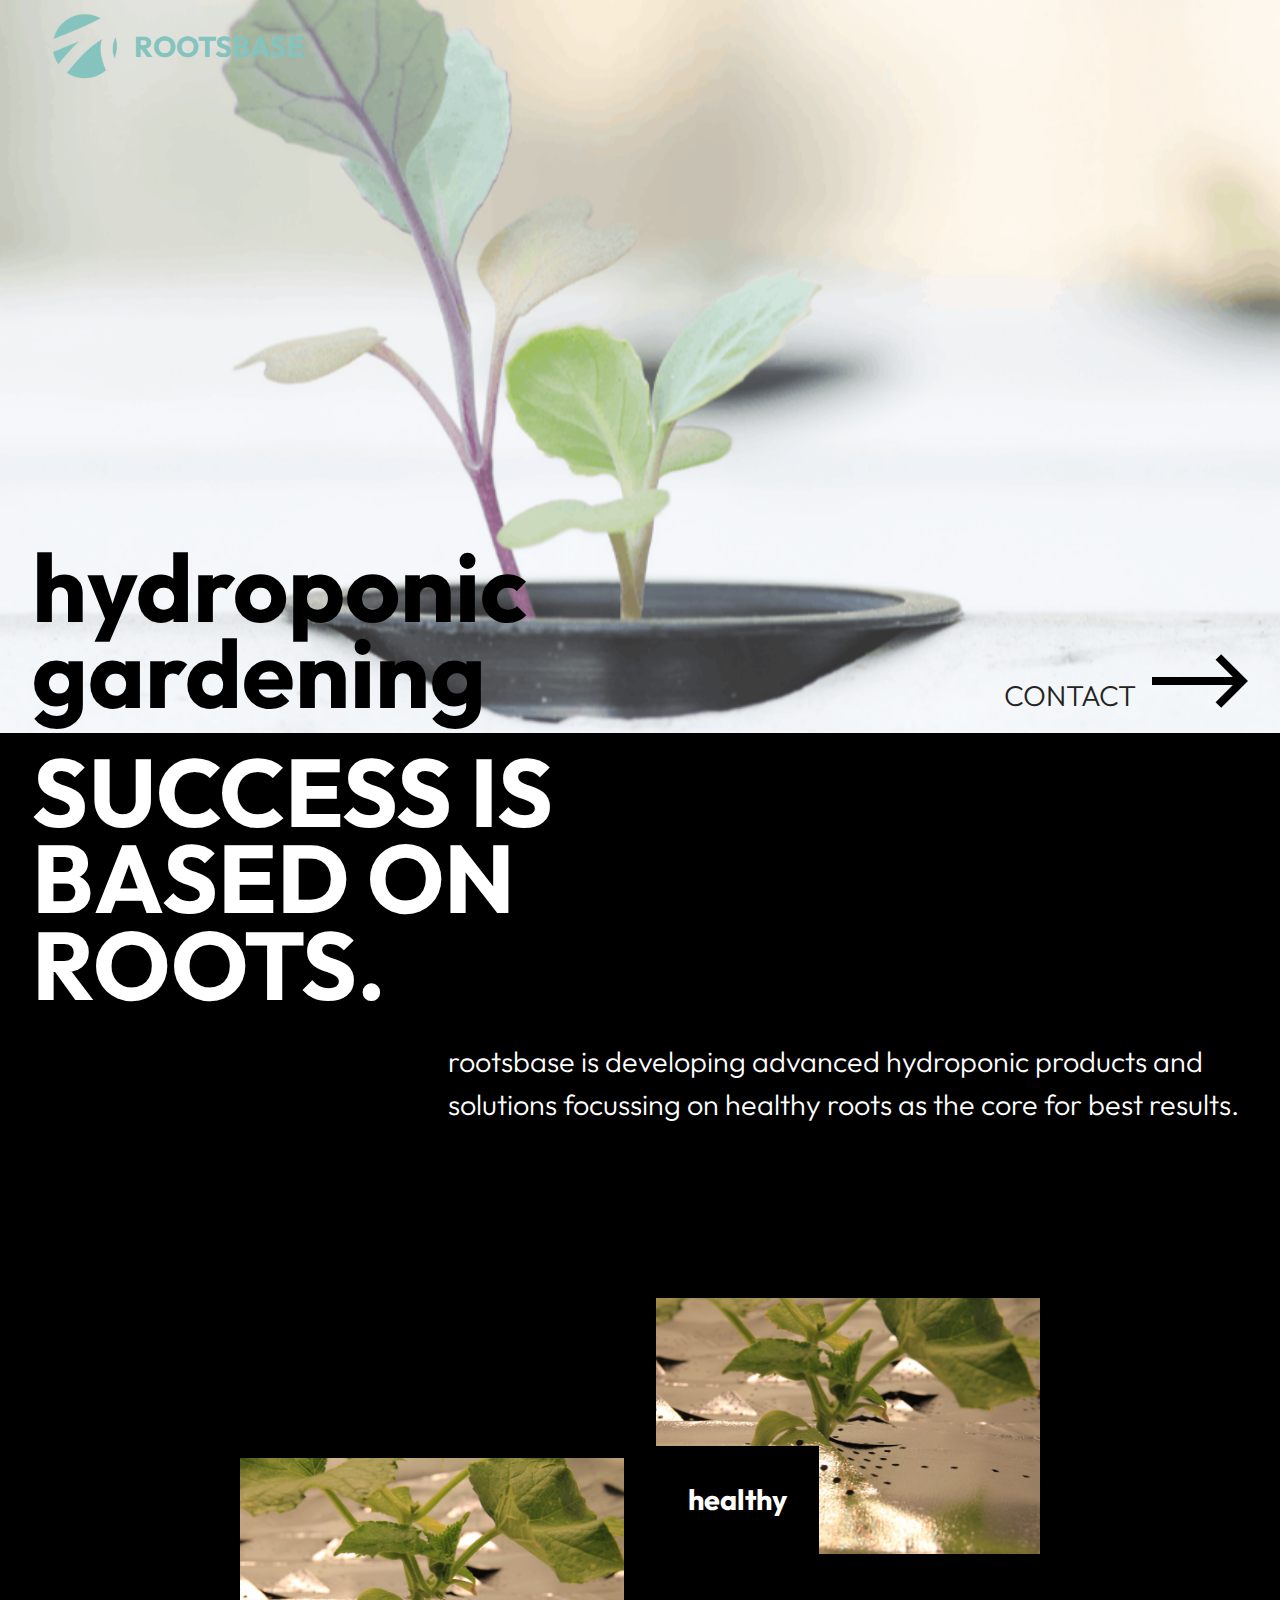
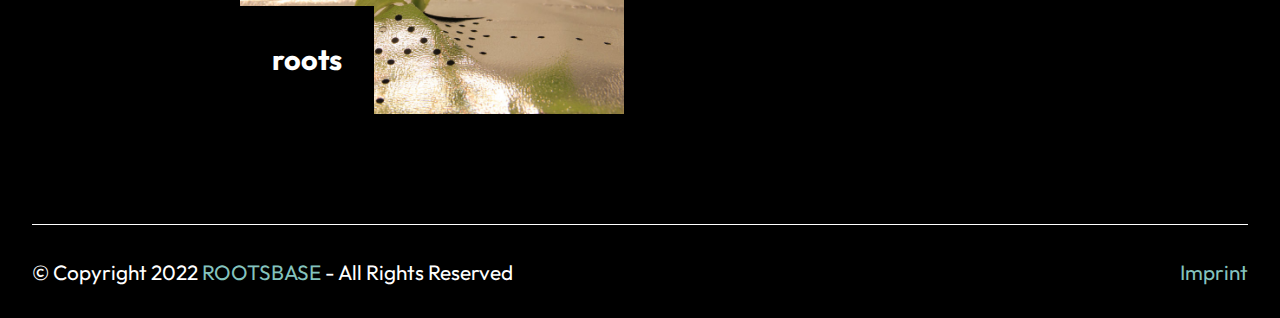
==== commit 5ddb1e87: "corr" ====
--- a/index.html
+++ b/index.html
@@ -8,13 +8,13 @@
   <meta name="twitter:card" content="summary_large_image"/>
   <meta name="twitter:image:src" content="">
   <meta property="og:image" content="">
-  <meta name="twitter:title" content="Home">
+  <meta name="twitter:title" content="rootsbase">
   <meta name="viewport" content="width=device-width, initial-scale=1, minimum-scale=1">
   <link rel="shortcut icon" href="assets/images/nur-kreis-99x99.png" type="image/x-icon">
-  <meta name="description" content="">
+  <meta name="description" content="hydroponic gardening - products and solutions focussing on healthy roots as the core for best results">
   
   
-  <title>Home</title>
+  <title>rootsbase</title>
   <link rel="stylesheet" href="assets/web/assets/mobirise-icons2/mobirise2.css">
   <link rel="stylesheet" href="assets/bootstrap/css/bootstrap.min.css">
   <link rel="stylesheet" href="assets/bootstrap/css/bootstrap-grid.min.css">
@@ -44,7 +44,7 @@
                         <img src="assets/images/nur-kreis-99x99.png" alt="rootsbase - hydroponic gardening" style="height: 4.6rem;">
                     </a>
                 </span>
-                <span class="navbar-caption-wrap"><a class="navbar-caption text-primary display-5" href="#">ROOTSBASE</a></span>
+                <span class="navbar-caption-wrap"><a class="navbar-caption text-primary display-5" href="index.html">ROOTSBASE</a></span>
             </div>
             
             
@@ -68,7 +68,7 @@
 
             <div class="col-lg-6 d-flex">
                 <div class="link-wrapper">
-                    <p class="link mbr-fonts-style display-5">CONTACT</p>
+                    <p class="link mbr-fonts-style display-5"><a href="imprint.html" class="text-black">CONTACT</a></p>
                     <a href="imprint.html"><span class="mbr-iconfont link-icon mobi-mbri-right mobi-mbri"></span></a>
                 </div>
 
@@ -88,9 +88,7 @@
                 <h3 class="mbr-section-title mbr-fonts-style align-left mb-4 display-1"><strong>SUCCESS IS BASED ON ROOTS.</strong></h3>
             </div>
             <div class="title col-md-12 col-lg-12">
-                <h4 class="mbr-section-subtitle align-left mbr-fonts-style mb-4 display-5">rootsbase is developing advanced hydroponic products and solutions focussing on healthy roots as the core for best results.
-<div> 
-</div><div>A safe and optimal environment is key to keep your plants happy.&nbsp;<span style="font-size: 1.8rem;">At rootsbase we are working to maintain the best environment for your roots through natural additives for the nutrition.</span></div><div><br></div><div> 
+                <h4 class="mbr-section-subtitle align-left mbr-fonts-style mb-4 display-5">rootsbase is developing advanced hydroponic products and solutions focussing on healthy roots as the core for best results.<div><br></div><div> 
 </div><div> 
 </div></h4>
                 
@@ -116,7 +114,7 @@
             <div class="col-12 col-md-6 col-lg-4 card2">
                 <div class="image-wrapper p-0">
                     <img class="w-100" src="assets/images/img-6130-886x591.jpg" alt="hydroponic gardening">
-                    <h2 class="img-link mbr-fonts-style mb-3 display-5"><strong>healty</strong></h2>
+                    <h2 class="img-link mbr-fonts-style mb-3 display-5"><strong>healthy</strong></h2>
                 </div>
             </div>
         </div>
--- a/assets/mobirise/css/mbr-additional.css
+++ b/assets/mobirise/css/mbr-additional.css
@@ -2,7 +2,7 @@
   border-width: 2px;
 }
 body {
-  font-family: Outfit;
+  font-family: 'Outfit', sans-serif;
 }
 .display-1 {
   font-family: 'Outfit', sans-serif;
--- a/assets/mobirise/css/mbr-additional.css
+++ b/assets/mobirise/css/mbr-additional.css
@@ -2,7 +2,7 @@
   border-width: 2px;
 }
 body {
-  font-family: Outfit;
+  font-family: 'Outfit', sans-serif;
 }
 .display-1 {
   font-family: 'Outfit', sans-serif;
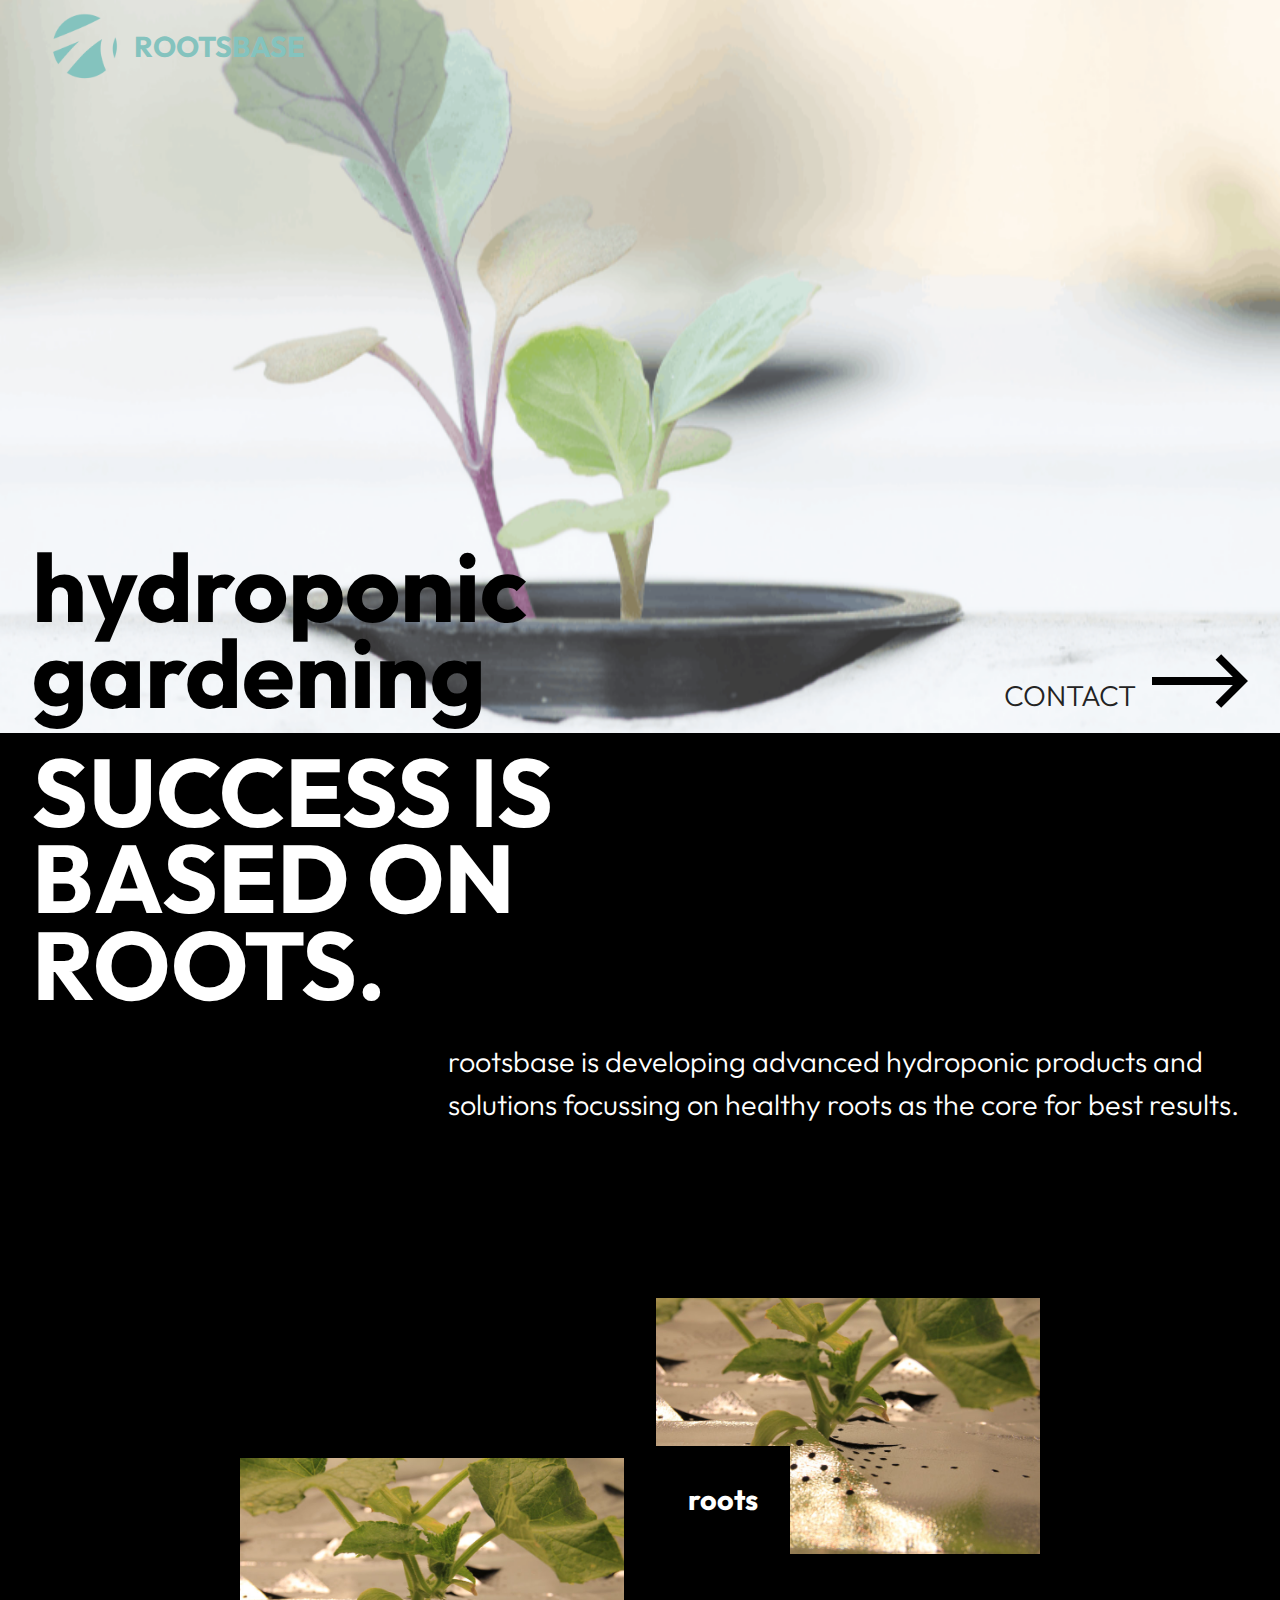
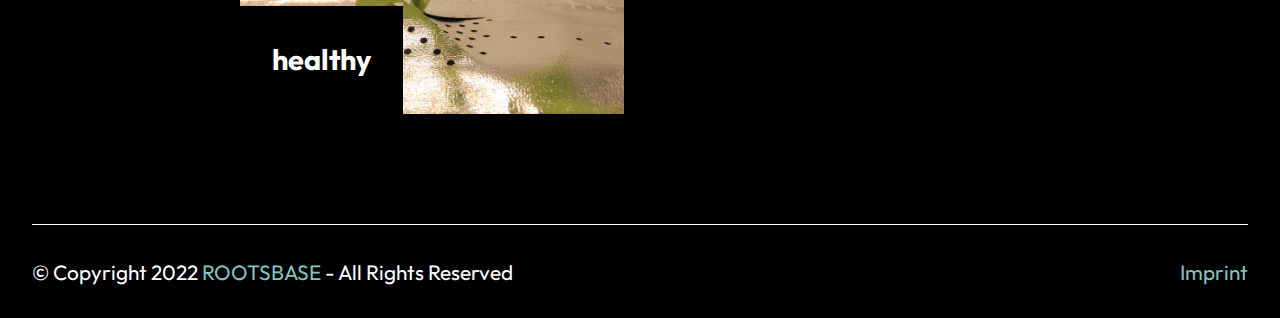
==== commit da5ac9b2: "cor" ====
--- a/index.html
+++ b/index.html
@@ -108,13 +108,13 @@
             <div class="col-12 col-md-6 col-lg-4 card1">
                 <div class="image-wrapper p-0">
                     <img class="w-100" src="assets/images/rootbase-2-886x591.jpg" alt="hydroponic gardening">
-                    <h2 class="img-link mbr-fonts-style mb-3 display-5"><strong>roots</strong></h2>
+                    <h2 class="img-link mbr-fonts-style mb-3 display-5"><strong>healthy</strong></h2>
                 </div>
             </div>
             <div class="col-12 col-md-6 col-lg-4 card2">
                 <div class="image-wrapper p-0">
                     <img class="w-100" src="assets/images/img-6130-886x591.jpg" alt="hydroponic gardening">
-                    <h2 class="img-link mbr-fonts-style mb-3 display-5"><strong>healthy</strong></h2>
+                    <h2 class="img-link mbr-fonts-style mb-3 display-5"><strong>roots</strong></h2>
                 </div>
             </div>
         </div>
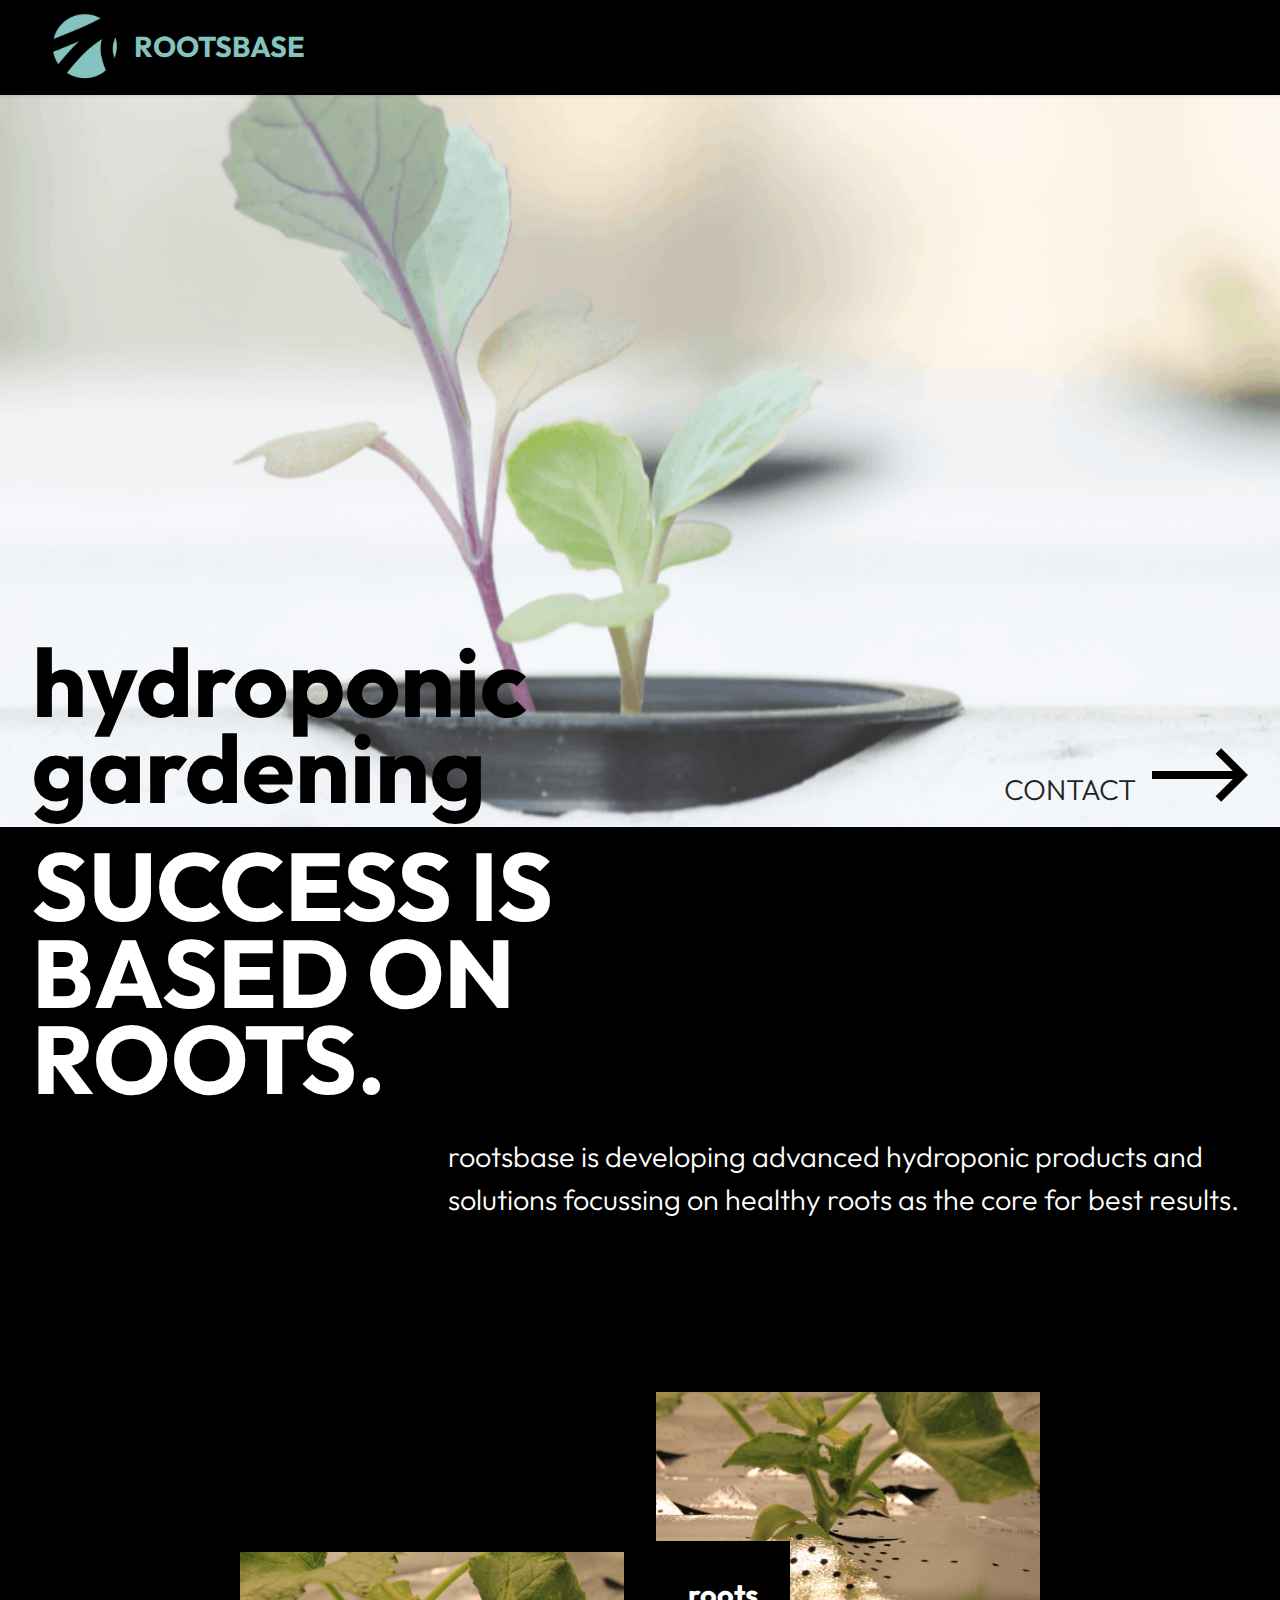
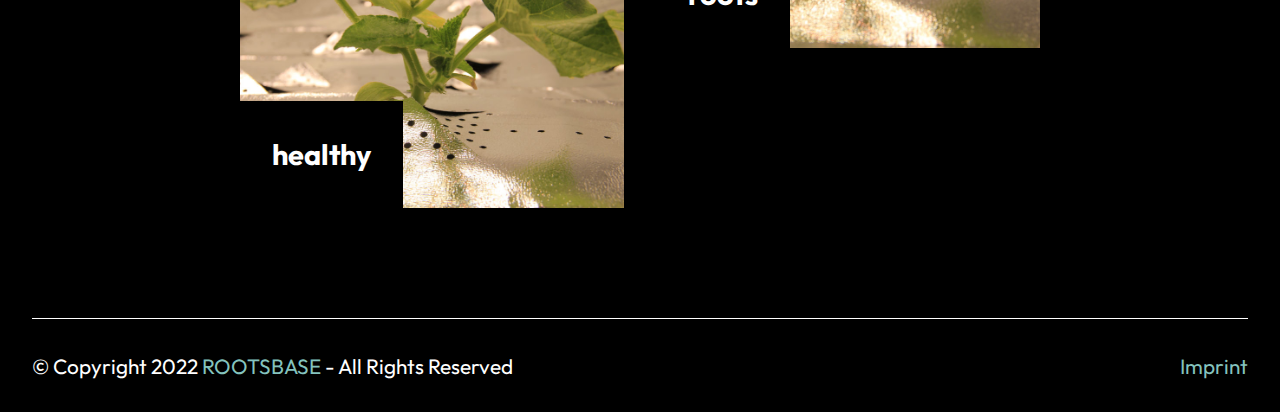
==== commit 6defecaf: "imprint" ====
--- a/index.html
+++ b/index.html
@@ -19,6 +19,7 @@
   <link rel="stylesheet" href="assets/bootstrap/css/bootstrap.min.css">
   <link rel="stylesheet" href="assets/bootstrap/css/bootstrap-grid.min.css">
   <link rel="stylesheet" href="assets/bootstrap/css/bootstrap-reboot.min.css">
+  <link rel="stylesheet" href="assets/popup-overlay-plugin/style.css">
   <link rel="stylesheet" href="assets/dropdown/css/style.css">
   <link rel="stylesheet" href="assets/socicon/css/styles.css">
   <link rel="stylesheet" href="assets/theme/css/style.css">
--- a/assets/popup-overlay-plugin/style.css
+++ b/assets/popup-overlay-plugin/style.css
@@ -0,0 +1,3 @@
+html.is-builder .modal-backdrop.show {
+    display: none !important;
+}--- a/assets/mobirise/css/mbr-additional.css
+++ b/assets/mobirise/css/mbr-additional.css
@@ -671,9 +671,6 @@
 }
 .cid-t0pQmq4nMM .navbar-dropdown {
   position: relative !important;
-}
-.cid-t0pQmq4nMM .navbar-dropdown {
-  position: absolute !important;
 }
 .cid-t0pQmq4nMM .show .link,
 .cid-t0pQmq4nMM .show .mbr-iconfont,
@@ -797,7 +794,8 @@
   min-height: 70px;
   transition: all 0.3s;
   border-bottom: 1px solid transparent;
-  background: rgba(0, 0, 0, 0);
+  box-shadow: 0 1px 3px 0 rgba(0, 0, 0, 0.1);
+  background: #000000;
 }
 .cid-t0pQmq4nMM .navbar.opened {
   transition: all 0.3s;
--- a/assets/mobirise/css/mbr-additional.css
+++ b/assets/mobirise/css/mbr-additional.css
@@ -671,9 +671,6 @@
 }
 .cid-t0pQmq4nMM .navbar-dropdown {
   position: relative !important;
-}
-.cid-t0pQmq4nMM .navbar-dropdown {
-  position: absolute !important;
 }
 .cid-t0pQmq4nMM .show .link,
 .cid-t0pQmq4nMM .show .mbr-iconfont,
@@ -797,7 +794,8 @@
   min-height: 70px;
   transition: all 0.3s;
   border-bottom: 1px solid transparent;
-  background: rgba(0, 0, 0, 0);
+  box-shadow: 0 1px 3px 0 rgba(0, 0, 0, 0.1);
+  background: #000000;
 }
 .cid-t0pQmq4nMM .navbar.opened {
   transition: all 0.3s;
